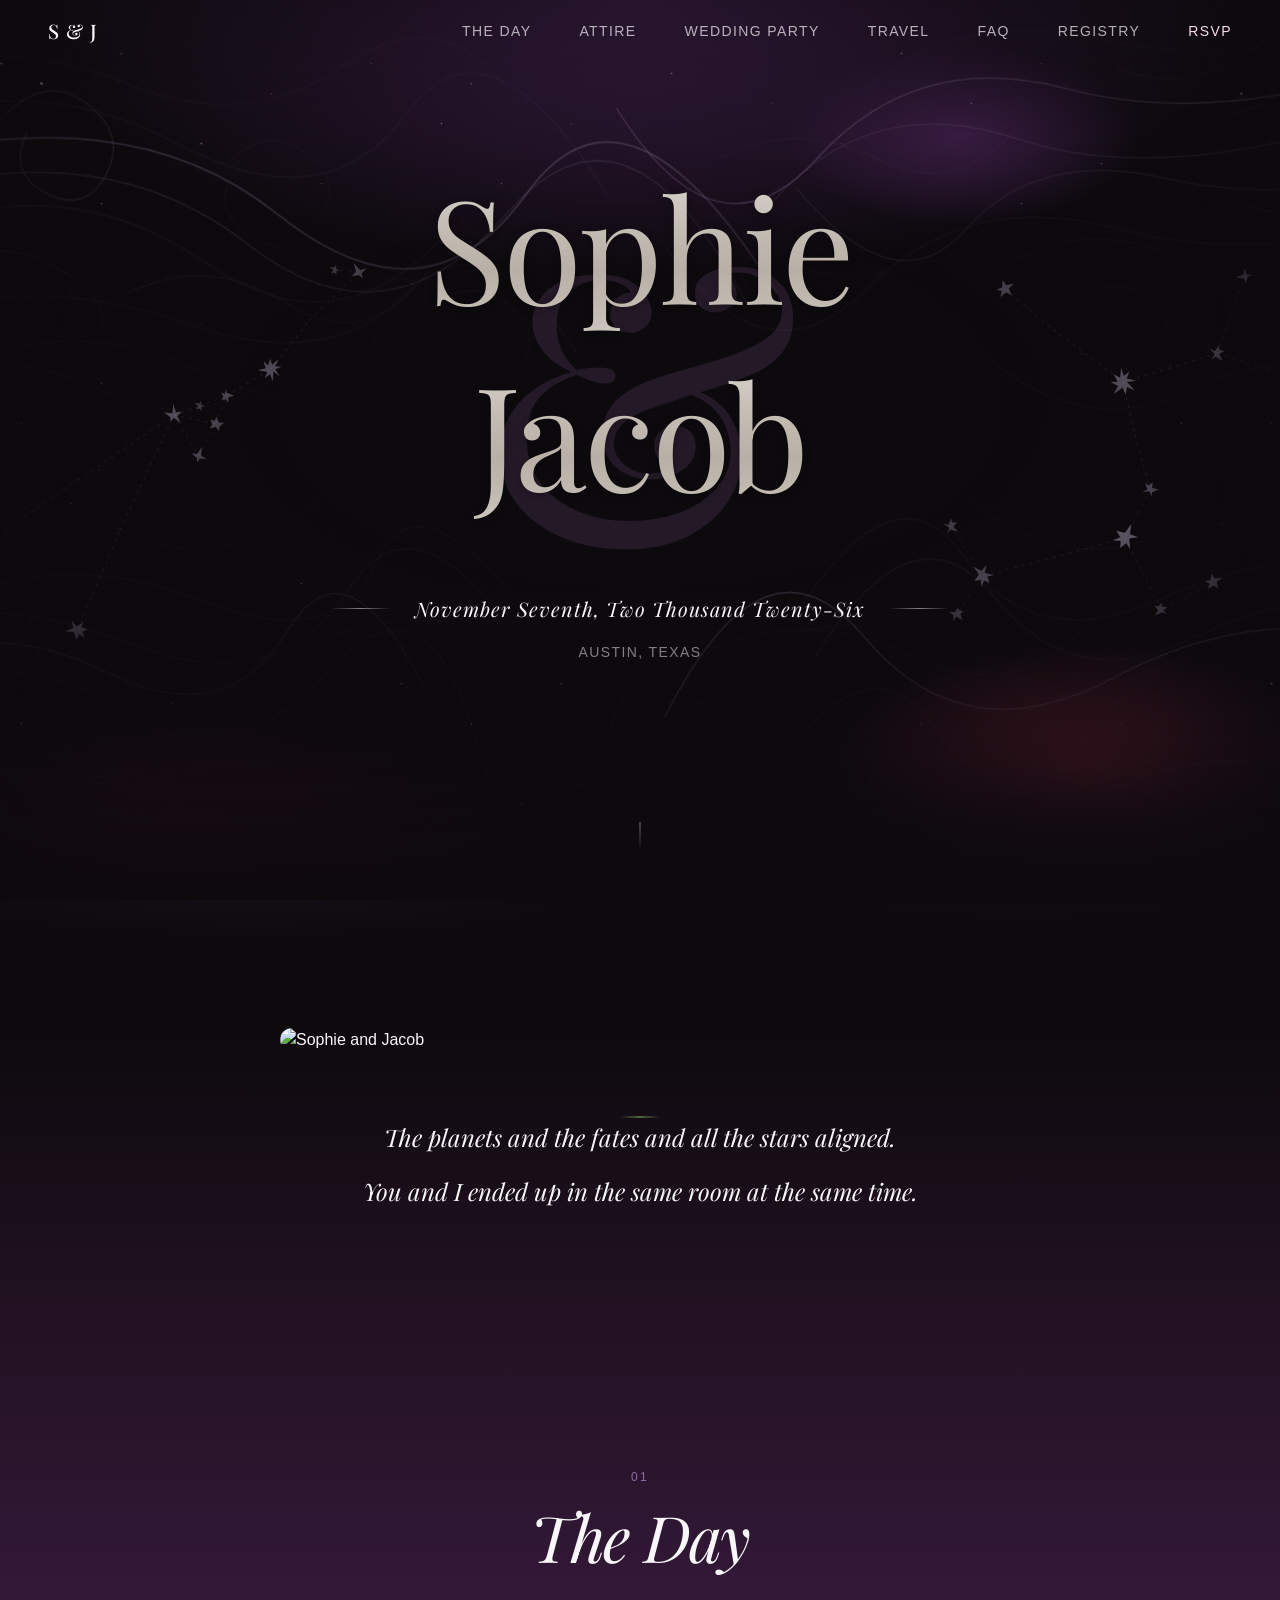
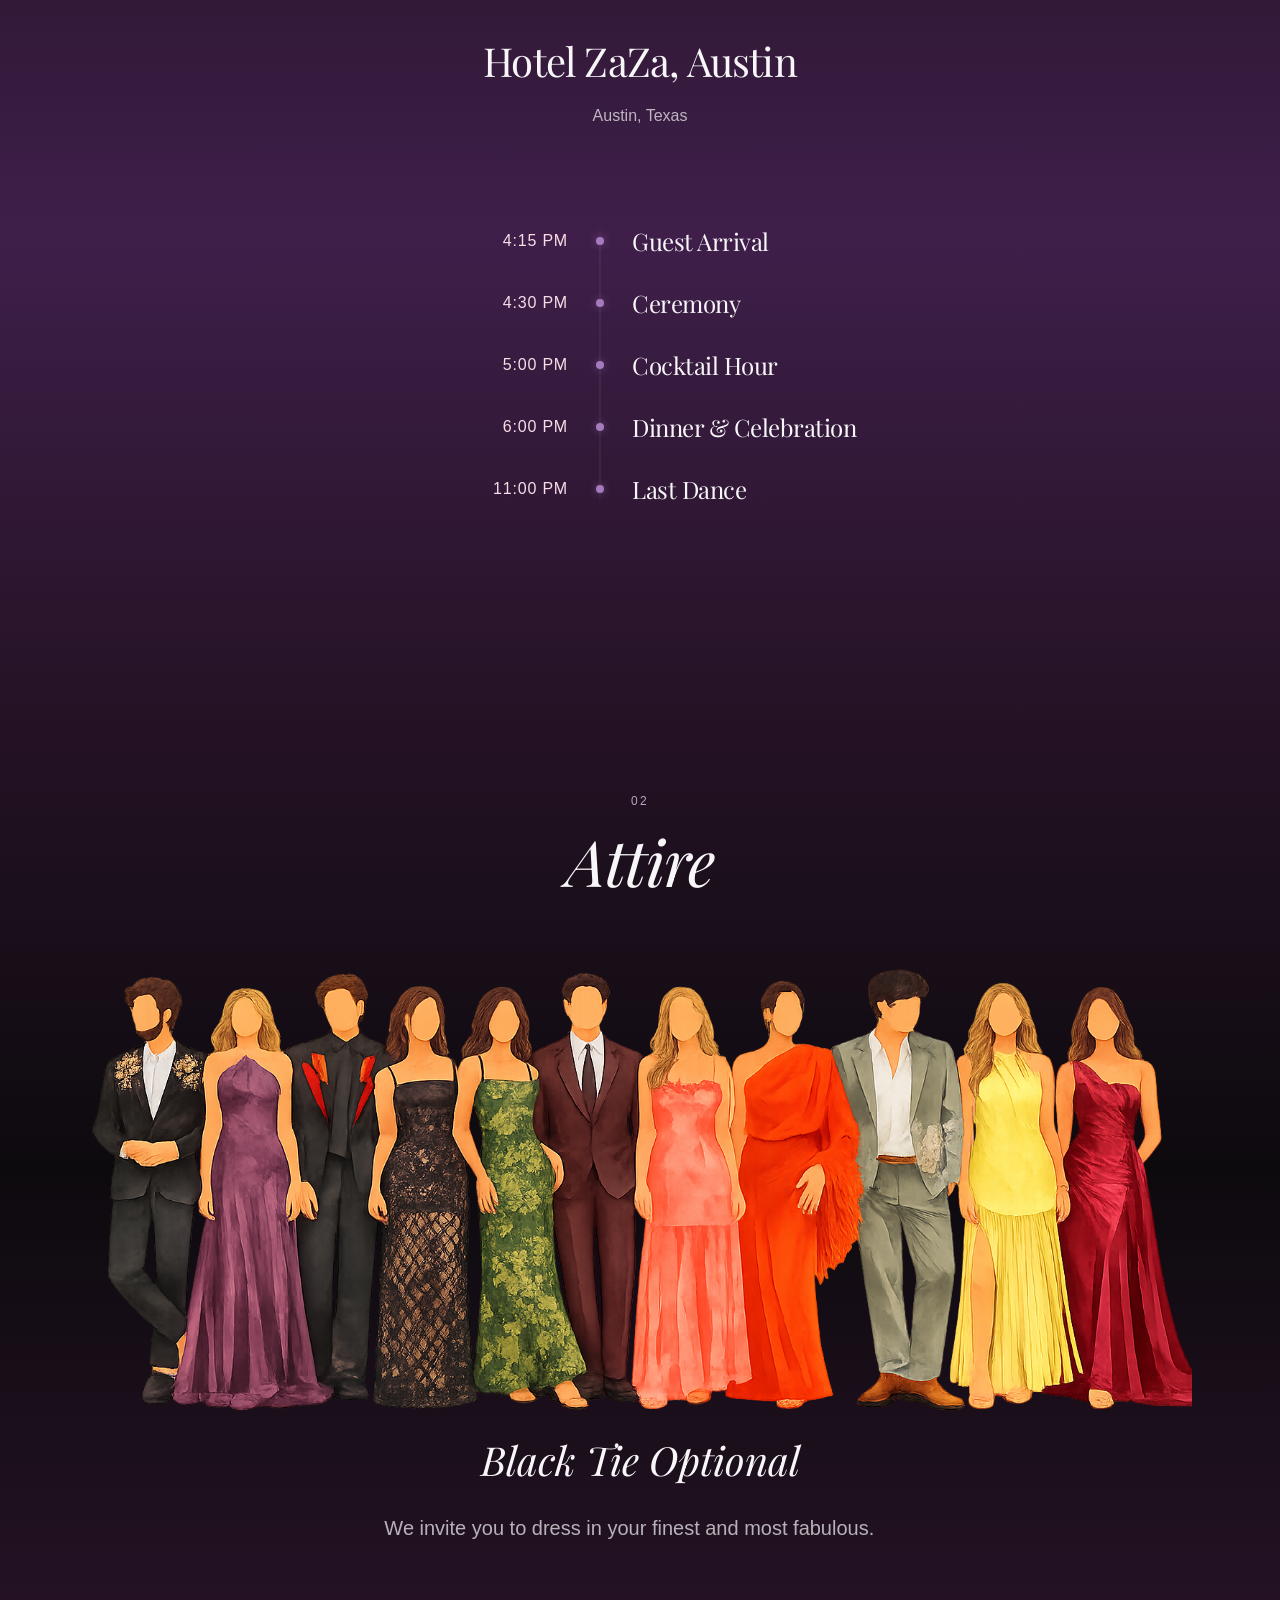
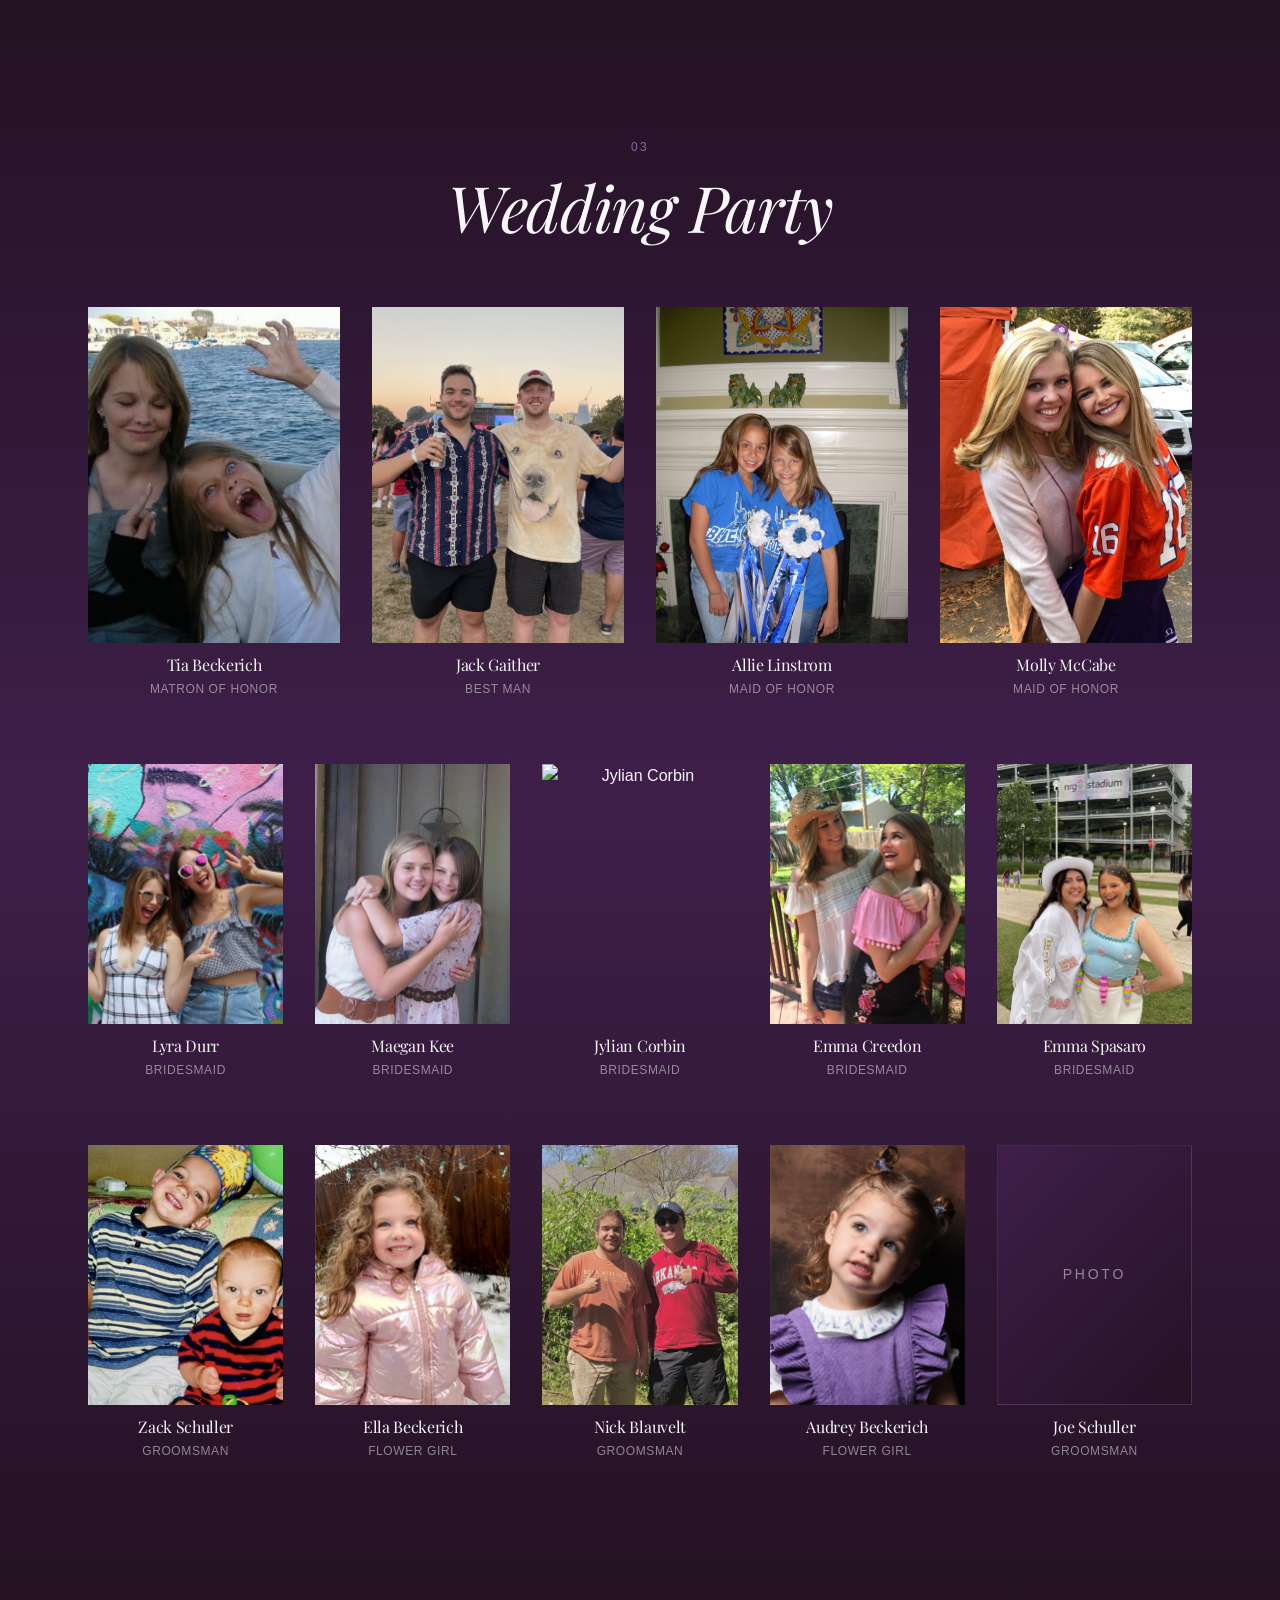
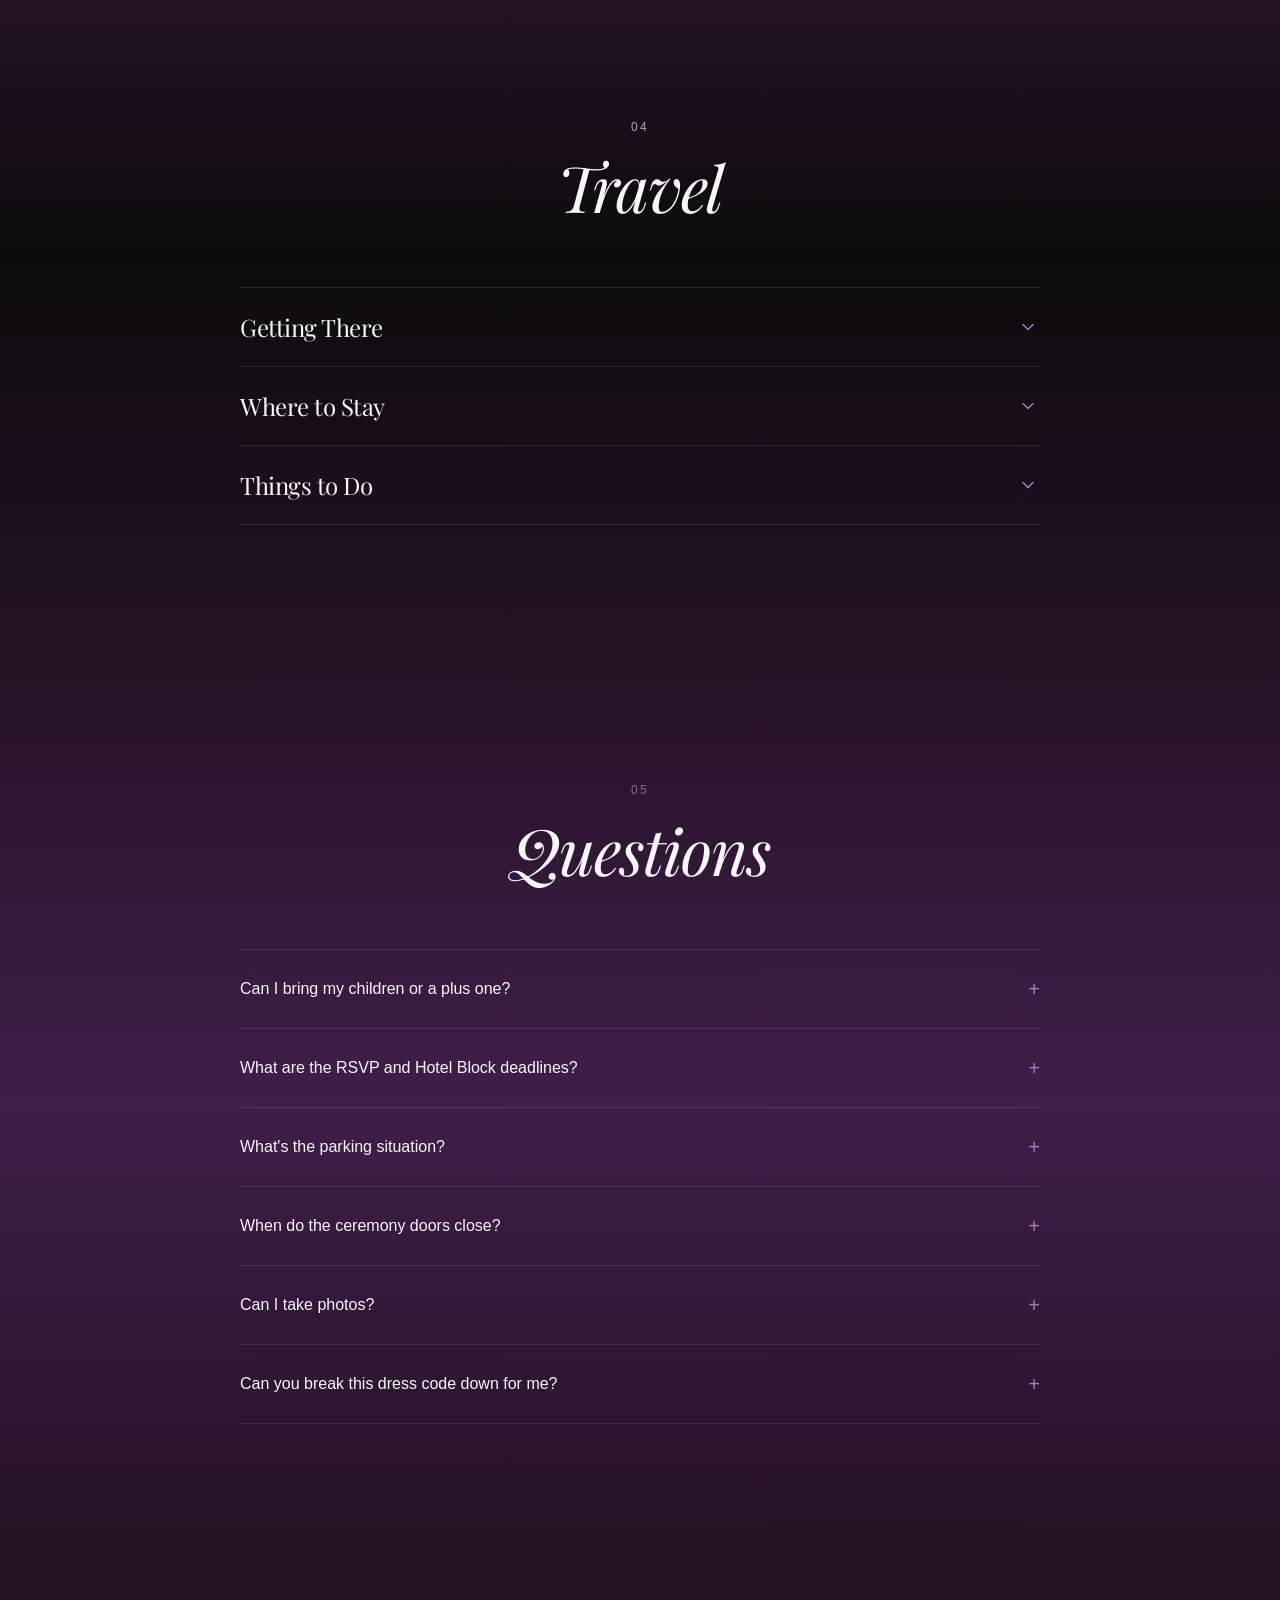
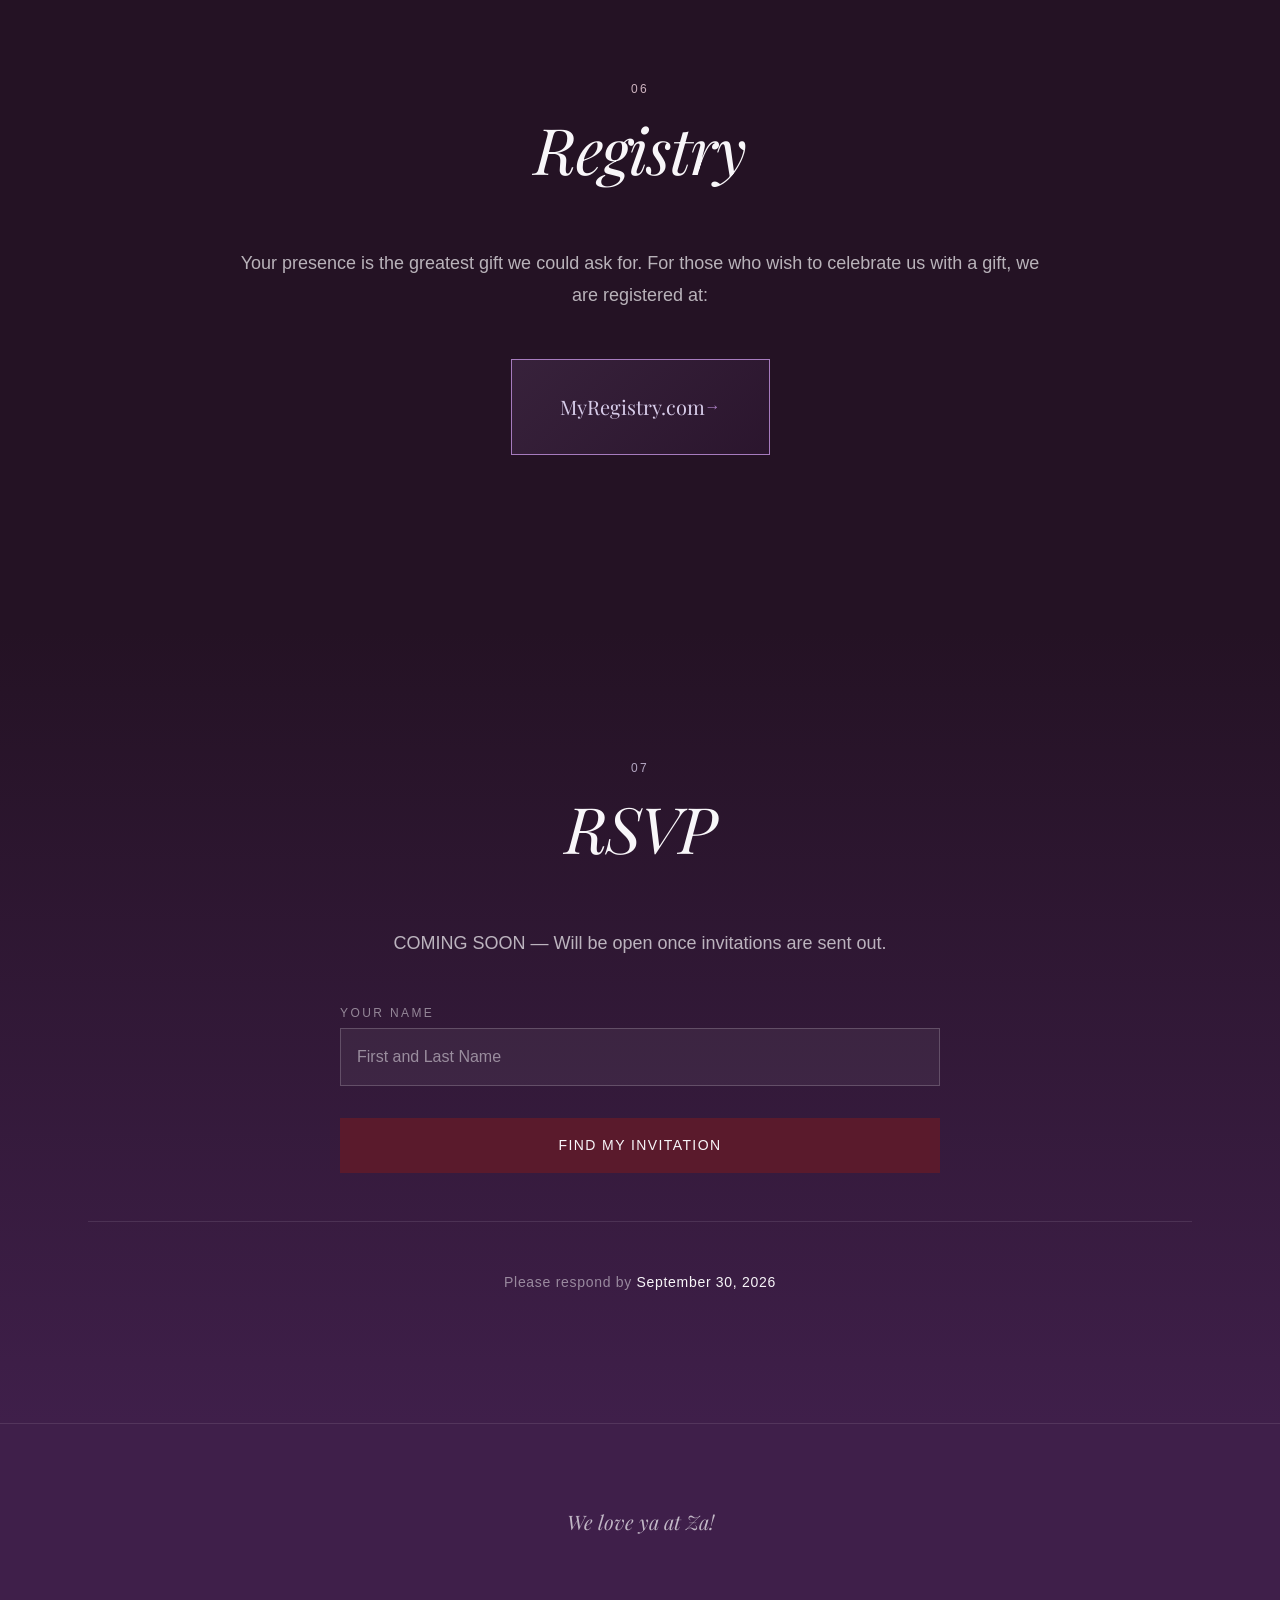
==== index.html @ cc890338 "Add wedding party photos and UI updates Co-Authored-By: Claude Sonnet 4.6 <noreply@anthropic.com>" ====
<!DOCTYPE html>
<html lang="en">
<head>
    <meta charset="UTF-8">
    <meta name="viewport" content="width=device-width, initial-scale=1.0">
    <title>Sophie & Jacob | November 2026</title>
    <meta name="description" content="The wedding celebration of Sophie and Jacob Schuller. November 7, 2026 in Austin, Texas.">
    
    <!-- Preconnect for performance -->
    <link rel="preconnect" href="https://fonts.googleapis.com">
    <link rel="preconnect" href="https://fonts.gstatic.com" crossorigin>
    
    <!-- Fonts: Playfair Display as Didot alternative, Cormorant Garamond for ampersand, plus system Helvetica -->
    <link href="https://fonts.googleapis.com/css2?family=Cormorant+Garamond:ital,wght@0,400;0,500;1,400;1,500&family=Playfair+Display:ital,wght@0,400;0,500;0,600;1,400;1,500&display=swap" rel="stylesheet">
    
    <!-- Stylesheets -->
    <link rel="stylesheet" href="css/variables.css">
    <link rel="stylesheet" href="css/reset.css">
    <link rel="stylesheet" href="css/typography.css">
    <link rel="stylesheet" href="css/layout.css">
    <link rel="stylesheet" href="css/components.css">
    <link rel="stylesheet" href="css/animations.css">
    <link rel="stylesheet" href="css/celestial.css">
    <link rel="stylesheet" href="css/sections.css">
    
    <!-- Favicon placeholder -->
    <link rel="icon" type="image/svg+xml" href="data:image/svg+xml,<svg xmlns='http://www.w3.org/2000/svg' viewBox='0 0 100 100'><text y='.9em' font-size='90'>💍</text></svg>">
</head>
<body>
    <!-- 
    ============================================
    NAVIGATION
    Fixed navigation - always visible at top
    ============================================
    -->
    <nav class="nav" role="navigation" aria-label="Main navigation">
        <div class="nav__inner">
            <a href="#hero" class="nav__logo">S & J</a>
            <button class="nav__toggle" aria-label="Toggle menu" aria-expanded="false">
                <span class="nav__toggle-bar"></span>
                <span class="nav__toggle-bar"></span>
            </button>
            <ul class="nav__menu">
                <li><a href="#details" class="nav__link">The Day</a></li>
                <li><a href="#dresscode" class="nav__link">Attire</a></li>
                <li><a href="#party" class="nav__link">Wedding Party</a></li>
                <li><a href="#travel" class="nav__link">Travel</a></li>
                <li><a href="#faq" class="nav__link">FAQ</a></li>
                <li><a href="#registry" class="nav__link">Registry</a></li>
                <li><a href="#rsvp" class="nav__link nav__link--cta">RSVP</a></li>
            </ul>
        </div>
    </nav>

    <!-- 
    ============================================
    HERO SECTION
    Full-viewport cinematic opening with
    enhanced celestial SVG texture, constellations,
    and metallic name treatment
    ============================================
    -->
    <section id="hero" class="hero">
        <div class="hero__background">
            <!-- Base atmospheric gradient - purples and cabernet only -->
            <div class="hero__gradient"></div>
            
            <!-- 
            ============================================
            CELESTIAL SVG TEXTURE - ENHANCED
            - More swirling lines and curves
            - Increased star density
            - Abstracted Sagittarius & Taurus constellations
            - No green - cabernet accents instead
            ============================================
            -->
            <svg 
                class="hero__celestial" 
                viewBox="0 0 1440 900" 
                preserveAspectRatio="xMidYMid slice"
                xmlns="http://www.w3.org/2000/svg"
                aria-hidden="true"
            >
                <defs>
                    <!-- Gradient strokes - purples and cabernet only -->
                    <linearGradient id="celestial-stroke-1" x1="0%" y1="0%" x2="100%" y2="100%">
                        <stop offset="0%" stop-color="#A67BBE" stop-opacity="0.4"/>
                        <stop offset="50%" stop-color="#D6CBE8" stop-opacity="0.25"/>
                        <stop offset="100%" stop-color="#A67BBE" stop-opacity="0.15"/>
                    </linearGradient>
                    
                    <linearGradient id="celestial-stroke-2" x1="100%" y1="0%" x2="0%" y2="100%">
                        <stop offset="0%" stop-color="#F9DCE7" stop-opacity="0.2"/>
                        <stop offset="100%" stop-color="#A67BBE" stop-opacity="0.35"/>
                    </linearGradient>
                    
                    <!-- Cabernet accent stroke (replaces green) -->
                    <linearGradient id="celestial-stroke-cabernet" x1="0%" y1="100%" x2="100%" y2="0%">
                        <stop offset="0%" stop-color="#4B0F1C" stop-opacity="0.2"/>
                        <stop offset="50%" stop-color="#5A1A2C" stop-opacity="0.15"/>
                        <stop offset="100%" stop-color="#6B1F2B" stop-opacity="0.1"/>
                    </linearGradient>
                    
                    <!-- Constellation line style -->
                    <linearGradient id="constellation-stroke" x1="0%" y1="0%" x2="100%" y2="100%">
                        <stop offset="0%" stop-color="#D6CBE8" stop-opacity="0.15"/>
                        <stop offset="100%" stop-color="#A67BBE" stop-opacity="0.08"/>
                    </linearGradient>
                    
                    <!-- Smokey Quartz metallic gradient for names -->
                    <linearGradient id="smokey-quartz-metallic" x1="0%" y1="0%" x2="0%" y2="100%">
                        <stop offset="0%" stop-color="#E8E4E0" stop-opacity="1"/>
                        <stop offset="25%" stop-color="#D4CFC8" stop-opacity="1"/>
                        <stop offset="50%" stop-color="#C4BDB4" stop-opacity="1"/>
                        <stop offset="75%" stop-color="#B8B0A6" stop-opacity="1"/>
                        <stop offset="100%" stop-color="#A89F94" stop-opacity="1"/>
                    </linearGradient>
                    
                    <!-- 
                    Constellation star shapes — traced from wedding stationery SVGs
                    Each shape is centered at (0,0) with ~10px radius, 
                    scaled via transform when placed
                    -->
                    
                    <!-- SAGITTARIUS star shapes -->
                    <!-- Sag A: 10-point irregular star (medium-large) -->
                    <polygon id="sag-star-a" points="-3.0,2.2 -8.9,-2.2 -1.5,-1.5 -0.7,-10.0 1.7,-2.5 7.0,-3.0 3.0,1.2 6.0,7.0 -0.1,2.7 -3.4,6.0" />
                    <!-- Sag B: 12-point star (large) -->
                    <polygon id="sag-star-b" points="-3.0,1.7 -10.0,1.0 -3.8,-1.6 -4.7,-7.4 -1.1,-2.6 4.7,-6.4 2.4,-2.3 7.2,-0.4 3.2,1.4 5.3,6.3 1.1,3.0 -1.3,7.3" />
                    <!-- Sag C/D: 10-point small star -->
                    <polygon id="sag-star-c" points="-2.7,0.1 -9.3,-5.0 -0.5,-4.3 2.1,-9.0 1.6,-2.5 10.0,1.1 3.1,0.6 1.9,8.9 -0.2,4.7 -6.1,5.4" />
                    <!-- Sag E: 10-point star -->
                    <polygon id="sag-star-e" points="-4.8,0.6 -6.9,-5.6 -1.9,-4.2 0.5,-9.1 3.5,-2.0 10.0,-1.5 3.8,3.8 4.2,9.0 -0.5,3.5 -7.8,5.5" />
                    <!-- Sag F: 10-point star -->
                    <polygon id="sag-star-f" points="-3.0,1.0 -6.6,-4.3 -1.5,-2.8 -0.1,-8.6 0.9,-4.4 10.0,-0.2 3.1,1.5 2.7,8.7 0.2,4.4 -5.7,4.6" />
                    <!-- Sag G/J: 16-point multi-ray star (large) -->
                    <polygon id="sag-star-g" points="-2.8,2.4 -10.0,0.9 -4.1,-0.6 -5.7,-6.0 -2.3,-2.6 -0.5,-7.9 0.8,-3.3 5.8,-7.3 3.2,-2.2 8.1,-1.8 3.3,0.2 6.5,5.6 1.9,1.9 1.3,9.4 -0.6,4.1 -4.9,7.0" />
                    <!-- Sag H: 8-point multi-ray (medium) -->
                    <polygon id="sag-star-h" points="-2.3,2.2 -8.0,-2.8 -1.9,-2.4 3.1,-10.0 2.4,-0.5 8.1,3.2 0.7,2.7 -2.1,7.6" />
                    <!-- Sag I: 8-point multi-ray (medium) -->
                    <polygon id="sag-star-i" points="0.1,3.5 -8.3,4.5 -3.4,-0.2 -5.9,-10.0 1.4,-2.3 8.7,-4.3 2.8,1.4 4.7,7.4" />
                    
                    <!-- TAURUS star shapes -->
                    <!-- Tau A: 12-point star (Aldebaran, extra-large) -->
                    <polygon id="tau-star-a" points="0.0,-3.7 4.4,-10.0 3.6,-2.7 9.5,-0.5 3.1,0.3 3.6,7.9 0.9,3.5 -3.4,7.1 -3.1,2.2 -8.8,1.6 -3.4,-0.6 -6.2,-5.1" />
                    <!-- Tau B: 10-point star -->
                    <polygon id="tau-star-b" points="1.7,-3.5 9.5,-2.1 3.7,1.1 7.6,7.4 3.1,4.6 -8.5,8.9 -4.0,1.4 -10.0,-5.1 -4.0,-3.6 0.9,-9.0" />
                    <!-- Tau C: 10-point star (horn tip) -->
                    <polygon id="tau-star-c" points="1.2,4.0 -5.1,8.8 -3.6,2.1 -9.5,0.8 -3.2,-1.9 -2.7,-9.8 1.6,-4.3 10.0,-6.1 4.2,-0.5 7.2,6.9" />
                    <!-- Tau D: 10-point star -->
                    <polygon id="tau-star-d" points="0.7,3.9 -5.7,7.7 -3.6,1.6 -9.0,-0.2 -2.8,-2.1 -1.5,-9.4 2.0,-3.9 10.0,-4.7 4.0,-0.1 6.0,7.2" />
                    <!-- Tau E: 10-point star -->
                    <polygon id="tau-star-e" points="2.8,0.5 8.5,7.2 -0.4,4.5 -4.2,8.7 -2.2,2.2 -10.0,-3.4 -3.1,-1.3 0.0,-9.6 1.2,-4.7 7.4,-4.2" />
                    <!-- Tau F: 10-point star -->
                    <polygon id="tau-star-f" points="2.3,-1.2 10.0,0.5 2.2,3.5 1.8,8.6 -0.4,2.8 -9.0,3.1 -2.9,0.8 -5.2,-6.9 -1.7,-4.0 3.0,-7.1" />
                    <!-- Tau G: 10-point star -->
                    <polygon id="tau-star-g" points="2.8,1.3 6.9,9.8 -1.7,4.6 -6.8,8.0 -2.9,1.7 -9.5,-6.3 -2.9,-2.2 2.7,-10.0 2.6,-4.6 8.9,-2.3" />
                    <!-- Tau H: 12-point star (large) -->
                    <polygon id="tau-star-h" points="-3.8,-1.5 -8.6,-8.4 -1.4,-4.7 3.1,-10.0 1.5,-3.0 9.6,-0.6 3.9,0.5 6.0,6.3 1.1,4.0 -1.7,9.7 -1.9,3.3 -7.7,4.5" />
                    <!-- Tau I: 10-point star -->
                    <polygon id="tau-star-i" points="4.2,-0.4 6.4,7.5 -1.0,3.0 -4.3,8.6 -4.6,1.4 -10.0,-1.9 -2.4,-2.4 0.9,-7.8 2.6,-4.5 8.3,-3.4" />
                    <!-- Tau J: 16-point multi-ray star (Elnath, extra-large) -->
                    <polygon id="tau-star-j" points="-0.2,4.0 -6.7,8.6 -3.5,2.8 -8.9,-0.0 -3.8,-0.1 -6.6,-5.5 -2.0,-3.1 -1.4,-10.0 0.6,-4.2 4.7,-7.7 2.6,-2.5 9.2,-0.9 2.9,-0.0 8.4,6.0 2.8,3.5 1.9,9.1" />
                    <!-- Tau K: 8-point multi-ray -->
                    <polygon id="tau-star-k" points="1.1,-2.9 8.2,-0.7 2.7,1.3 1.3,10.0 -1.9,1.4 -8.4,0.4 -1.7,-2.0 -1.2,-7.5" />
                    <!-- Tau L: 8-point multi-ray -->
                    <polygon id="tau-star-l" points="2.9,1.0 1.0,8.2 -1.2,2.7 -10.0,1.6 -1.4,-1.8 -0.7,-8.4 2.0,-1.8 7.5,-1.4" />
                    <!-- Tau M: 8-point multi-ray (small) -->
                    <polygon id="tau-star-m" points="-1.5,2.6 -8.1,-0.6 -2.4,-1.7 0.3,-10.0 2.1,-1.1 8.3,0.9 1.4,2.3 0.0,7.5" />
                </defs>
                
                <!-- 
                GROUP 1: Upper left flowing curves - VERY DENSE
                -->
                <g class="celestial-group celestial-group--1" fill="none">
                    <path d="M-50,150 Q200,80 350,200 T600,180 T850,280" stroke="url(#celestial-stroke-1)" stroke-width="1.5" stroke-linecap="round"/>
                    <path d="M-30,180 Q180,120 320,230 T580,200 T820,290" stroke="url(#celestial-stroke-1)" stroke-width="0.75" stroke-linecap="round"/>
                    <path d="M0,210 Q150,160 280,250 T520,220" stroke="url(#celestial-stroke-1)" stroke-width="0.5" stroke-linecap="round" opacity="0.6"/>
                    <path d="M-60,120 Q100,50 250,130 T480,100 T680,180" stroke="url(#celestial-stroke-2)" stroke-width="0.6" stroke-linecap="round" opacity="0.5"/>
                    <path d="M80,100 Q120,60 160,90 Q200,120 180,160 Q160,200 120,180 Q80,160 100,120" stroke="url(#celestial-stroke-2)" stroke-width="0.75" stroke-linecap="round"/>
                    <path d="M20,250 Q80,220 140,260 Q200,300 160,340" stroke="url(#celestial-stroke-1)" stroke-width="0.5" stroke-linecap="round" opacity="0.4"/>
                    <path d="M-40,90 Q60,40 150,80 T300,60" stroke="url(#celestial-stroke-cabernet)" stroke-width="0.8" stroke-linecap="round" opacity="0.6"/>
                    <path d="M200,280 Q280,240 360,290 T500,260" stroke="url(#celestial-stroke-1)" stroke-width="0.4" stroke-linecap="round" opacity="0.5"/>
                    <!-- Additional dense lines -->
                    <path d="M-80,60 Q80,20 200,70 T420,50 T600,100" stroke="url(#celestial-stroke-1)" stroke-width="0.6" stroke-linecap="round" opacity="0.4"/>
                    <path d="M-20,300 Q120,260 260,310 T480,280 T650,340" stroke="url(#celestial-stroke-2)" stroke-width="0.5" stroke-linecap="round" opacity="0.35"/>
                    <path d="M50,350 Q150,300 280,360 T450,320" stroke="url(#celestial-stroke-1)" stroke-width="0.4" stroke-linecap="round" opacity="0.3"/>
                    <path d="M-70,240 Q50,200 150,250 T350,210" stroke="url(#celestial-stroke-cabernet)" stroke-width="0.5" stroke-linecap="round" opacity="0.4"/>
                    <path d="M120,30 Q200,0 300,40 T500,20" stroke="url(#celestial-stroke-2)" stroke-width="0.4" stroke-linecap="round" opacity="0.3"/>
                    <!-- Spiral accents -->
                    <path d="M300,150 Q340,110 380,140 Q420,170 390,210 Q360,250 320,220 Q280,190 310,160" stroke="url(#celestial-stroke-1)" stroke-width="0.5" stroke-linecap="round" opacity="0.35"/>
                    <path d="M500,300 Q540,260 580,290 Q620,320 590,360" stroke="url(#celestial-stroke-2)" stroke-width="0.4" stroke-linecap="round" opacity="0.3"/>
                </g>
                
                <!-- 
                GROUP 2: Upper right sweeping curves - MORE LINES
                -->
                <g class="celestial-group celestial-group--2" fill="none">
                    <path d="M1500,50 Q1300,120 1150,80 T900,150 T700,100" stroke="url(#celestial-stroke-2)" stroke-width="1.2" stroke-linecap="round"/>
                    <path d="M1480,100 Q1250,180 1100,130 T850,200" stroke="url(#celestial-stroke-2)" stroke-width="0.6" stroke-linecap="round"/>
                    <path d="M1350,30 Q1280,90 1200,60" stroke="url(#celestial-stroke-1)" stroke-width="0.5" stroke-linecap="round" opacity="0.5"/>
                    <path d="M1520,150 Q1380,200 1250,170 T1050,220 T880,180" stroke="url(#celestial-stroke-1)" stroke-width="0.8" stroke-linecap="round" opacity="0.6"/>
                    <path d="M1400,80 Q1320,140 1220,100 T1050,160" stroke="url(#celestial-stroke-cabernet)" stroke-width="0.5" stroke-linecap="round" opacity="0.5"/>
                    <path d="M1300,120 Q1340,80 1380,110 Q1420,140 1390,180 Q1360,220 1320,190" stroke="url(#celestial-stroke-2)" stroke-width="0.6" stroke-linecap="round" opacity="0.4"/>
                    <!-- Additional dense lines -->
                    <path d="M1500,200 Q1350,260 1200,220 T950,280 T750,240" stroke="url(#celestial-stroke-1)" stroke-width="0.5" stroke-linecap="round" opacity="0.4"/>
                    <path d="M1450,20 Q1320,60 1180,30 T950,80" stroke="url(#celestial-stroke-2)" stroke-width="0.5" stroke-linecap="round" opacity="0.35"/>
                    <path d="M1520,280 Q1400,320 1280,290 T1080,340 T920,300" stroke="url(#celestial-stroke-cabernet)" stroke-width="0.4" stroke-linecap="round" opacity="0.35"/>
                    <path d="M1100,250 Q1180,210 1260,250 T1400,220" stroke="url(#celestial-stroke-1)" stroke-width="0.4" stroke-linecap="round" opacity="0.3"/>
                    <path d="M800,150 Q880,110 960,150 T1100,120" stroke="url(#celestial-stroke-2)" stroke-width="0.5" stroke-linecap="round" opacity="0.35"/>
                    <!-- Spiral accent -->
                    <path d="M1150,300 Q1190,260 1230,290 Q1270,320 1240,360 Q1210,400 1170,370" stroke="url(#celestial-stroke-1)" stroke-width="0.4" stroke-linecap="round" opacity="0.3"/>
                </g>
                
                <!-- 
                GROUP 3: Lower left organic swirls - CABERNET TONES + MORE
                -->
                <g class="celestial-group celestial-group--3" fill="none">
                    <path d="M-80,700 Q100,650 200,720 T400,680 T550,750 T700,700" stroke="url(#celestial-stroke-cabernet)" stroke-width="1.2" stroke-linecap="round"/>
                    <path d="M-40,750 Q80,700 180,760 T380,720 T520,780" stroke="url(#celestial-stroke-cabernet)" stroke-width="0.6" stroke-linecap="round"/>
                    <path d="M150,800 Q200,760 240,800 Q280,840 240,870 Q200,900 170,860" stroke="url(#celestial-stroke-2)" stroke-width="0.5" stroke-linecap="round" opacity="0.4"/>
                    <path d="M-60,680 Q60,620 180,680 T360,640 T500,700" stroke="url(#celestial-stroke-1)" stroke-width="0.8" stroke-linecap="round" opacity="0.5"/>
                    <path d="M80,850 Q160,810 240,850 T400,820" stroke="url(#celestial-stroke-cabernet)" stroke-width="0.4" stroke-linecap="round" opacity="0.5"/>
                    <!-- Additional dense lines -->
                    <path d="M-100,650 Q50,590 200,650 T420,600 T600,660" stroke="url(#celestial-stroke-1)" stroke-width="0.5" stroke-linecap="round" opacity="0.4"/>
                    <path d="M-60,820 Q100,770 250,830 T480,790 T650,850" stroke="url(#celestial-stroke-cabernet)" stroke-width="0.5" stroke-linecap="round" opacity="0.4"/>
                    <path d="M50,600 Q150,560 280,610 T450,570 T600,620" stroke="url(#celestial-stroke-2)" stroke-width="0.4" stroke-linecap="round" opacity="0.35"/>
                    <path d="M200,870 Q300,830 400,870 T580,840" stroke="url(#celestial-stroke-1)" stroke-width="0.4" stroke-linecap="round" opacity="0.3"/>
                    <path d="M-80,580 Q40,530 160,580 T340,540" stroke="url(#celestial-stroke-cabernet)" stroke-width="0.5" stroke-linecap="round" opacity="0.35"/>
                    <!-- Spiral -->
                    <path d="M450,750 Q490,710 530,740 Q570,770 540,810 Q510,850 470,820" stroke="url(#celestial-stroke-2)" stroke-width="0.4" stroke-linecap="round" opacity="0.3"/>
                </g>
                
                <!-- 
                GROUP 4: Lower right flowing forms - MORE CURVES
                -->
                <g class="celestial-group celestial-group--4" fill="none">
                    <path d="M1500,650 Q1350,600 1200,680 T950,640 T750,720" stroke="url(#celestial-stroke-1)" stroke-width="1" stroke-linecap="round"/>
                    <path d="M1480,700 Q1300,660 1150,730 T900,690" stroke="url(#celestial-stroke-cabernet)" stroke-width="0.5" stroke-linecap="round"/>
                    <path d="M1400,780 Q1300,740 1180,800" stroke="url(#celestial-stroke-2)" stroke-width="0.75" stroke-linecap="round" opacity="0.5"/>
                    <path d="M1520,620 Q1400,580 1280,640 T1080,600 T900,660" stroke="url(#celestial-stroke-1)" stroke-width="0.6" stroke-linecap="round" opacity="0.5"/>
                    <path d="M1350,820 Q1250,780 1150,840 T980,800" stroke="url(#celestial-stroke-cabernet)" stroke-width="0.5" stroke-linecap="round" opacity="0.4"/>
                    <!-- Additional dense lines -->
                    <path d="M1500,580 Q1380,540 1250,600 T1050,560 T880,620" stroke="url(#celestial-stroke-2)" stroke-width="0.5" stroke-linecap="round" opacity="0.4"/>
                    <path d="M1480,750 Q1350,710 1220,770 T1020,730 T850,790" stroke="url(#celestial-stroke-1)" stroke-width="0.5" stroke-linecap="round" opacity="0.4"/>
                    <path d="M1520,850 Q1400,810 1280,870 T1080,830" stroke="url(#celestial-stroke-cabernet)" stroke-width="0.4" stroke-linecap="round" opacity="0.35"/>
                    <path d="M800,650 Q900,610 1000,660 T1180,620" stroke="url(#celestial-stroke-2)" stroke-width="0.4" stroke-linecap="round" opacity="0.35"/>
                    <path d="M950,850 Q1050,810 1150,860 T1320,820" stroke="url(#celestial-stroke-1)" stroke-width="0.4" stroke-linecap="round" opacity="0.3"/>
                    <!-- Spiral -->
                    <path d="M1000,700 Q1040,660 1080,690 Q1120,720 1090,760 Q1060,800 1020,770" stroke="url(#celestial-stroke-cabernet)" stroke-width="0.4" stroke-linecap="round" opacity="0.3"/>
                </g>
                
                <!-- 
                GROUP 5: Quiet zone framing - SUBTLE
                Lines curve AROUND the center, not through it
                Creates breathing room for typography
                Adjusted to harmonize with constellation placements
                -->
                <g class="celestial-group celestial-group--5" fill="none" opacity="0.22">
                    <!-- Upper frame - curves away from center -->
                    <path d="M400,260 Q480,290 540,275 Q560,268 560,268" stroke="url(#celestial-stroke-1)" stroke-width="0.4" stroke-linecap="round"/>
                    <path d="M880,268 Q940,285 1010,260" stroke="url(#celestial-stroke-1)" stroke-width="0.4" stroke-linecap="round"/>
                    <!-- Lower frame - curves away from center -->
                    <path d="M400,640 Q480,610 540,625 Q560,632 560,632" stroke="url(#celestial-stroke-1)" stroke-width="0.4" stroke-linecap="round"/>
                    <path d="M880,632 Q940,615 1010,640" stroke="url(#celestial-stroke-1)" stroke-width="0.4" stroke-linecap="round"/>
                    <!-- Side curves - guide eye to names, bridge to constellations -->
                    <path d="M420,360 Q390,410 395,460 Q400,510 420,560" stroke="url(#celestial-stroke-2)" stroke-width="0.3" stroke-linecap="round" opacity="0.45"/>
                    <path d="M1020,360 Q1050,410 1045,460 Q1040,510 1020,560" stroke="url(#celestial-stroke-2)" stroke-width="0.3" stroke-linecap="round" opacity="0.45"/>
                </g>
                
                <!-- 
                GROUP 6: Mid-left region - SWIRLING / ROTATIONAL lines
                Partial spirals and arcs that flow around and complement
                the Sagittarius constellation placement
                -->
                <g class="celestial-group celestial-group--6" fill="none" opacity="0.25">
                    <!-- Wave base layer — below and around Sag -->
                    <path d="M-50,380 Q80,340 180,390 T380,360" stroke="url(#celestial-stroke-1)" stroke-width="0.5" stroke-linecap="round"/>
                    <path d="M-30,520 Q100,480 200,530 T400,500" stroke="url(#celestial-stroke-2)" stroke-width="0.4" stroke-linecap="round"/>
                    <!-- Swirling arcs that cradle the constellation -->
                    <path d="M60,330 Q100,300 120,350 Q140,400 100,430 Q60,460 50,410 Q40,360 70,340" stroke="url(#celestial-stroke-1)" stroke-width="0.5" stroke-linecap="round" opacity="0.45"/>
                    <path d="M140,490 Q190,450 210,500 Q230,550 190,575" stroke="url(#celestial-stroke-2)" stroke-width="0.4" stroke-linecap="round" opacity="0.35"/>
                    <!-- Arc that flows beneath -->
                    <path d="M-40,580 Q50,550 110,590 Q170,630 130,680" stroke="url(#celestial-stroke-cabernet)" stroke-width="0.4" stroke-linecap="round" opacity="0.35"/>
                    <!-- Partial spiral near edge -->
                    <path d="M30,440 Q70,410 90,450 Q110,490 70,520" stroke="url(#celestial-stroke-1)" stroke-width="0.35" stroke-linecap="round" opacity="0.3"/>
                    <!-- Small arc fragments -->
                    <path d="M170,360 Q210,340 240,370" stroke="url(#celestial-stroke-2)" stroke-width="0.3" stroke-linecap="round" opacity="0.3"/>
                    <path d="M50,540 Q90,515 140,540" stroke="url(#celestial-stroke-1)" stroke-width="0.3" stroke-linecap="round" opacity="0.28"/>
                </g>
                
                <!-- 
                GROUP 7: Mid-right region - SWIRLING / ROTATIONAL lines
                Mirror of Group 6's language, flowing around
                the Taurus constellation placement
                -->
                <g class="celestial-group celestial-group--7" fill="none" opacity="0.25">
                    <!-- Wave base layer — below and around Taurus -->
                    <path d="M1500,380 Q1370,340 1270,390 T1070,360" stroke="url(#celestial-stroke-1)" stroke-width="0.5" stroke-linecap="round"/>
                    <path d="M1480,520 Q1350,480 1250,530 T1050,500" stroke="url(#celestial-stroke-2)" stroke-width="0.4" stroke-linecap="round"/>
                    <!-- Swirling arcs that cradle the constellation -->
                    <path d="M1380,330 Q1340,300 1320,350 Q1300,400 1340,430 Q1380,460 1390,410 Q1400,360 1370,340" stroke="url(#celestial-stroke-1)" stroke-width="0.5" stroke-linecap="round" opacity="0.45"/>
                    <path d="M1300,490 Q1250,450 1230,500 Q1210,550 1250,575" stroke="url(#celestial-stroke-2)" stroke-width="0.4" stroke-linecap="round" opacity="0.35"/>
                    <!-- Arc that flows beneath -->
                    <path d="M1480,580 Q1390,550 1330,590 Q1270,630 1310,680" stroke="url(#celestial-stroke-cabernet)" stroke-width="0.4" stroke-linecap="round" opacity="0.35"/>
                    <!-- Partial spiral near edge -->
                    <path d="M1410,440 Q1370,410 1350,450 Q1330,490 1370,520" stroke="url(#celestial-stroke-1)" stroke-width="0.35" stroke-linecap="round" opacity="0.3"/>
                    <!-- Small arc fragments -->
                    <path d="M1270,360 Q1230,340 1200,370" stroke="url(#celestial-stroke-2)" stroke-width="0.3" stroke-linecap="round" opacity="0.3"/>
                    <path d="M1390,540 Q1350,515 1300,540" stroke="url(#celestial-stroke-1)" stroke-width="0.3" stroke-linecap="round" opacity="0.28"/>
                </g>
                
                <!--
                SAGITTARIUS CONSTELLATION
                Traced from wedding stationery SVG (taurus_sag-01.svg)
                10 stars connected by subtle dotted lines
                Positioned on left side of hero
                -->
                <g class="celestial-constellation constellation-sagittarius" fill="none">
                    <!-- 
                    Connection lines — subtle dotted, fewer dots than stationery
                    to harmonize with celestial background
                    -->
                    <g stroke="#D6CBE8" stroke-dasharray="2,6" stroke-linecap="round" opacity="0.18">
                        <!-- G → A: lower-left large star up to central cluster -->
                        <line x1="71" y1="539" x2="158" y2="480" stroke-width="0.7"/>
                        <line x1="158" y1="480" x2="254" y2="415" stroke-width="0.7"/>
                        <!-- B → A: bottom star up to central cluster -->
                        <line x1="158" y1="630" x2="200" y2="530" stroke-width="0.7"/>
                        <line x1="200" y1="530" x2="254" y2="415" stroke-width="0.7"/>
                        <!-- A → H: central to nearby medium star -->
                        <line x1="254" y1="415" x2="279" y2="456" stroke-width="0.6"/>
                        <!-- A → C: central to small companion -->
                        <line x1="254" y1="415" x2="280" y2="406" stroke-width="0.6"/>
                        <!-- A → E: central to medium star -->
                        <line x1="254" y1="415" x2="296" y2="424" stroke-width="0.6"/>
                        <!-- C → F -->
                        <line x1="280" y1="406" x2="306" y2="396" stroke-width="0.5"/>
                        <!-- E → F -->
                        <line x1="296" y1="424" x2="306" y2="396" stroke-width="0.5"/>
                        <!-- H → E -->
                        <line x1="279" y1="456" x2="296" y2="424" stroke-width="0.5"/>
                        <!-- F → J: medium to large upper-right star -->
                        <line x1="306" y1="396" x2="351" y2="369" stroke-width="0.7"/>
                        <!-- J → I: large star to upper arrow region -->
                        <line x1="351" y1="369" x2="390" y2="320" stroke-width="0.7"/>
                        <line x1="390" y1="320" x2="439" y2="272" stroke-width="0.6"/>
                        <!-- I → D: upper pair -->
                        <line x1="439" y1="272" x2="415" y2="270" stroke-width="0.5"/>
                    </g>
                    
                    <!-- Stars — exact shapes from wedding stationery -->
                    <g fill="#D6CBE8">
                        <!-- Star G: large 16-point multi-ray (lower-left) -->
                        <use href="#sag-star-g" x="0" y="0" opacity="0.35" transform="translate(71,539) scale(1.3)"/>
                        <!-- Star B: large 12-point (bottom) -->
                        <use href="#sag-star-b" x="0" y="0" opacity="0.32" transform="translate(158,630) scale(1.3)"/>
                        <!-- Star A: medium-large 10-point (central) -->
                        <use href="#sag-star-a" x="0" y="0" opacity="0.40" transform="translate(254,415) scale(1.1)"/>
                        <!-- Star H: medium 8-point multi-ray -->
                        <use href="#sag-star-h" x="0" y="0" opacity="0.34" transform="translate(279,456) scale(0.9)"/>
                        <!-- Star C: small 10-point -->
                        <use href="#sag-star-c" x="0" y="0" opacity="0.28" transform="translate(280,406) scale(0.6)"/>
                        <!-- Star E: medium 10-point -->
                        <use href="#sag-star-e" x="0" y="0" opacity="0.34" transform="translate(296,424) scale(0.8)"/>
                        <!-- Star F: medium 10-point -->
                        <use href="#sag-star-f" x="0" y="0" opacity="0.34" transform="translate(306,396) scale(0.8)"/>
                        <!-- Star J: large 16-point multi-ray -->
                        <use href="#sag-star-g" x="0" y="0" opacity="0.38" transform="translate(351,369) scale(1.3)"/>
                        <!-- Star I: medium 8-point multi-ray (upper) -->
                        <use href="#sag-star-i" x="0" y="0" opacity="0.30" transform="translate(439,272) scale(0.9)"/>
                        <!-- Star D: small 10-point (upper) -->
                        <use href="#sag-star-c" x="0" y="0" opacity="0.26" transform="translate(415,270) scale(0.6)"/>
                    </g>
                    
                    <!-- Sparse ambient dots along connection paths -->
                    <g fill="#D6CBE8">
                        <circle cx="115" cy="510" r="0.7" opacity="0.12"/>
                        <circle cx="180" cy="470" r="0.6" opacity="0.10"/>
                        <circle cx="225" cy="440" r="0.5" opacity="0.10"/>
                        <circle cx="175" cy="580" r="0.6" opacity="0.11"/>
                        <circle cx="330" cy="380" r="0.5" opacity="0.09"/>
                        <circle cx="370" cy="345" r="0.6" opacity="0.10"/>
                        <circle cx="410" cy="295" r="0.5" opacity="0.09"/>
                    </g>
                </g>

                <!-- 
                TAURUS CONSTELLATION
                Traced from wedding stationery SVG (taurus_sag-03.svg)
                13 stars connected by subtle dotted lines
                Positioned on right side of hero
                -->
                <g class="celestial-constellation constellation-taurus" fill="none">
                    <!-- Connection lines — subtle dotted -->
                    <g stroke="#D6CBE8" stroke-dasharray="2,6" stroke-linecap="round" opacity="0.18">
                        <!-- C → J: upper-left horn tip down to Elnath -->
                        <line x1="1085" y1="289" x2="1140" y2="335" stroke-width="0.7"/>
                        <line x1="1140" y1="335" x2="1203" y2="382" stroke-width="0.7"/>
                        <!-- G → J: right-mid star to Elnath -->
                        <line x1="1297" y1="353" x2="1250" y2="368" stroke-width="0.7"/>
                        <line x1="1250" y1="368" x2="1203" y2="382" stroke-width="0.7"/>
                        <!-- G → L: up to upper star -->
                        <line x1="1297" y1="353" x2="1325" y2="276" stroke-width="0.6"/>
                        <!-- K → G: right cluster to mid -->
                        <line x1="1394" y1="383" x2="1345" y2="368" stroke-width="0.6"/>
                        <line x1="1345" y1="368" x2="1297" y2="353" stroke-width="0.6"/>
                        <!-- K → M: right extension -->
                        <line x1="1394" y1="383" x2="1449" y2="372" stroke-width="0.5"/>
                        <!-- J → F: Elnath down to body -->
                        <line x1="1203" y1="382" x2="1215" y2="435" stroke-width="0.7"/>
                        <line x1="1215" y1="435" x2="1230" y2="489" stroke-width="0.7"/>
                        <!-- F → A: body to Aldebaran -->
                        <line x1="1230" y1="489" x2="1218" y2="514" stroke-width="0.6"/>
                        <line x1="1218" y1="514" x2="1205" y2="538" stroke-width="0.6"/>
                        <!-- A → B: Aldebaran to lower star -->
                        <line x1="1205" y1="538" x2="1223" y2="573" stroke-width="0.6"/>
                        <line x1="1223" y1="573" x2="1241" y2="609" stroke-width="0.6"/>
                        <!-- D → B: right lower to B -->
                        <line x1="1293" y1="582" x2="1267" y2="596" stroke-width="0.6"/>
                        <line x1="1267" y1="596" x2="1241" y2="609" stroke-width="0.5"/>
                        <!-- A → H: Aldebaran to left-lower cluster -->
                        <line x1="1205" y1="538" x2="1135" y2="557" stroke-width="0.7"/>
                        <line x1="1135" y1="557" x2="1063" y2="576" stroke-width="0.6"/>
                        <!-- E → H: left pair -->
                        <line x1="1031" y1="526" x2="1047" y2="551" stroke-width="0.5"/>
                        <line x1="1047" y1="551" x2="1063" y2="576" stroke-width="0.5"/>
                        <!-- H → I: lower-left extension -->
                        <line x1="1063" y1="576" x2="1037" y2="614" stroke-width="0.5"/>
                    </g>
                    
                    <!-- Stars — exact shapes from wedding stationery -->
                    <g fill="#D6CBE8">
                        <!-- Star C: horn tip (upper-left) -->
                        <use href="#tau-star-c" x="0" y="0" opacity="0.32" transform="translate(1085,289) scale(0.9)"/>
                        <!-- Star J: Elnath — 16-point multi-ray (extra-large) -->
                        <use href="#tau-star-j" x="0" y="0" opacity="0.42" transform="translate(1203,382) scale(1.4)"/>
                        <!-- Star G: right-mid 10-point -->
                        <use href="#tau-star-g" x="0" y="0" opacity="0.34" transform="translate(1297,353) scale(0.8)"/>
                        <!-- Star L: upper 8-point multi-ray -->
                        <use href="#tau-star-l" x="0" y="0" opacity="0.30" transform="translate(1325,276) scale(0.9)"/>
                        <!-- Star K: right cluster 8-point multi-ray -->
                        <use href="#tau-star-k" x="0" y="0" opacity="0.32" transform="translate(1394,383) scale(0.9)"/>
                        <!-- Star M: far-right small 8-point -->
                        <use href="#tau-star-m" x="0" y="0" opacity="0.24" transform="translate(1449,372) scale(0.6)"/>
                        <!-- Star F: mid-body 10-point -->
                        <use href="#tau-star-f" x="0" y="0" opacity="0.36" transform="translate(1230,489) scale(0.9)"/>
                        <!-- Star A: Aldebaran — 12-point (brightest, the eye) -->
                        <use href="#tau-star-a" x="0" y="0" opacity="0.48" transform="translate(1205,538) scale(1.4)"/>
                        <!-- Star B: lower 10-point -->
                        <use href="#tau-star-b" x="0" y="0" opacity="0.30" transform="translate(1241,609) scale(0.7)"/>
                        <!-- Star D: right-lower 10-point -->
                        <use href="#tau-star-d" x="0" y="0" opacity="0.32" transform="translate(1293,582) scale(0.9)"/>
                        <!-- Star E: left cluster 10-point -->
                        <use href="#tau-star-e" x="0" y="0" opacity="0.30" transform="translate(1031,526) scale(0.8)"/>
                        <!-- Star H: left-lower 12-point (large) -->
                        <use href="#tau-star-h" x="0" y="0" opacity="0.34" transform="translate(1063,576) scale(1.1)"/>
                        <!-- Star I: lower-left extension 10-point -->
                        <use href="#tau-star-i" x="0" y="0" opacity="0.28" transform="translate(1037,614) scale(0.8)"/>
                    </g>
                    
                    <!-- Sparse ambient dots along connection paths -->
                    <g fill="#D6CBE8">
                        <circle cx="1112" cy="312" r="0.6" opacity="0.11"/>
                        <circle cx="1170" cy="358" r="0.5" opacity="0.10"/>
                        <circle cx="1250" cy="365" r="0.5" opacity="0.09"/>
                        <circle cx="1215" cy="460" r="0.6" opacity="0.10"/>
                        <circle cx="1222" cy="570" r="0.5" opacity="0.10"/>
                        <circle cx="1100" cy="560" r="0.5" opacity="0.09"/>
                        <circle cx="1310" cy="315" r="0.4" opacity="0.08"/>
                    </g>
                </g>


                
                <!-- 
                STAR POINTS - INCREASED DENSITY
                More stars, still restrained and subtle
                -->
                <g class="celestial-stars">
                    <!-- Upper left quadrant -->
                    <circle cx="80" cy="60" r="1.2" fill="#D6CBE8" opacity="0.6"/>
                    <circle cx="120" cy="80" r="1.5" fill="#D6CBE8" opacity="0.7"/>
                    <circle cx="200" cy="50" r="0.8" fill="#D6CBE8" opacity="0.5"/>
                    <circle cx="280" cy="140" r="1" fill="#D6CBE8" opacity="0.5"/>
                    <circle cx="350" cy="90" r="0.7" fill="#D6CBE8" opacity="0.4"/>
                    <circle cx="450" cy="60" r="0.8" fill="#D6CBE8" opacity="0.4"/>
                    <circle cx="180" cy="200" r="0.9" fill="#D6CBE8" opacity="0.45"/>
                    <circle cx="400" cy="180" r="0.7" fill="#D6CBE8" opacity="0.35"/>
                    <circle cx="520" cy="120" r="1" fill="#D6CBE8" opacity="0.4"/>
                    <circle cx="60" cy="180" r="0.8" fill="#D6CBE8" opacity="0.5"/>
                    
                    <!-- Upper right quadrant -->
                    <circle cx="980" cy="50" r="1" fill="#D6CBE8" opacity="0.5"/>
                    <circle cx="1050" cy="100" r="0.8" fill="#D6CBE8" opacity="0.45"/>
                    <circle cx="1120" cy="60" r="0.7" fill="#D6CBE8" opacity="0.4"/>
                    <circle cx="1180" cy="160" r="0.8" fill="#D6CBE8" opacity="0.4"/>
                    <circle cx="1320" cy="90" r="1.2" fill="#D6CBE8" opacity="0.6"/>
                    <circle cx="1380" cy="50" r="0.9" fill="#D6CBE8" opacity="0.5"/>
                    <circle cx="1420" cy="140" r="0.7" fill="#D6CBE8" opacity="0.35"/>
                    <circle cx="1100" cy="200" r="0.8" fill="#D6CBE8" opacity="0.4"/>
                    <circle cx="920" cy="140" r="0.6" fill="#D6CBE8" opacity="0.35"/>
                    
                    <!-- Mid-region stars (sparse near center) -->
                    <circle cx="180" cy="380" r="0.8" fill="#D6CBE8" opacity="0.25"/>
                    <circle cx="280" cy="320" r="0.6" fill="#D6CBE8" opacity="0.2"/>
                    <circle cx="1260" cy="420" r="0.8" fill="#D6CBE8" opacity="0.25"/>
                    <circle cx="1160" cy="350" r="0.6" fill="#D6CBE8" opacity="0.2"/>
                    <circle cx="150" cy="500" r="0.7" fill="#D6CBE8" opacity="0.25"/>
                    <circle cx="1300" cy="520" r="0.7" fill="#D6CBE8" opacity="0.25"/>
                    
                    <!-- Lower left quadrant -->
                    <circle cx="100" cy="720" r="1" fill="#F9DCE7" opacity="0.4"/>
                    <circle cx="60" cy="650" r="0.8" fill="#D6CBE8" opacity="0.35"/>
                    <circle cx="180" cy="780" r="0.9" fill="#F9DCE7" opacity="0.35"/>
                    <circle cx="320" cy="820" r="0.8" fill="#F9DCE7" opacity="0.3"/>
                    <circle cx="250" cy="700" r="0.7" fill="#D6CBE8" opacity="0.3"/>
                    <circle cx="400" cy="750" r="0.6" fill="#F9DCE7" opacity="0.25"/>
                    <circle cx="480" cy="680" r="0.8" fill="#D6CBE8" opacity="0.3"/>
                    <circle cx="140" cy="850" r="0.7" fill="#F9DCE7" opacity="0.25"/>
                    
                    <!-- Lower right quadrant -->
                    <circle cx="1350" cy="680" r="1.2" fill="#D6CBE8" opacity="0.5"/>
                    <circle cx="1420" cy="750" r="0.8" fill="#F9DCE7" opacity="0.35"/>
                    <circle cx="1100" cy="780" r="0.8" fill="#D6CBE8" opacity="0.35"/>
                    <circle cx="1200" cy="720" r="0.7" fill="#D6CBE8" opacity="0.3"/>
                    <circle cx="850" cy="850" r="1" fill="#F9DCE7" opacity="0.3"/>
                    <circle cx="950" cy="780" r="0.7" fill="#D6CBE8" opacity="0.25"/>
                    <circle cx="1050" cy="850" r="0.6" fill="#F9DCE7" opacity="0.25"/>
                    <circle cx="1280" cy="820" r="0.8" fill="#F9DCE7" opacity="0.3"/>
                    <circle cx="780" cy="700" r="0.7" fill="#D6CBE8" opacity="0.25"/>
                    
                    <!-- Additional stars - 20 more spread throughout -->
                    <circle cx="550" cy="80" r="0.9" fill="#D6CBE8" opacity="0.45"/>
                    <circle cx="650" cy="120" r="0.7" fill="#D6CBE8" opacity="0.35"/>
                    <circle cx="750" cy="70" r="1" fill="#D6CBE8" opacity="0.5"/>
                    <circle cx="850" cy="100" r="0.6" fill="#D6CBE8" opacity="0.3"/>
                    <circle cx="580" cy="180" r="0.8" fill="#D6CBE8" opacity="0.4"/>
                    <circle cx="40" cy="300" r="0.9" fill="#D6CBE8" opacity="0.35"/>
                    <circle cx="100" cy="420" r="0.7" fill="#D6CBE8" opacity="0.3"/>
                    <circle cx="50" cy="550" r="0.8" fill="#D6CBE8" opacity="0.35"/>
                    <circle cx="1400" cy="300" r="0.9" fill="#D6CBE8" opacity="0.35"/>
                    <circle cx="1350" cy="420" r="0.7" fill="#D6CBE8" opacity="0.3"/>
                    <circle cx="1400" cy="550" r="0.8" fill="#D6CBE8" opacity="0.35"/>
                    <circle cx="600" cy="800" r="0.9" fill="#F9DCE7" opacity="0.35"/>
                    <circle cx="700" cy="750" r="0.7" fill="#D6CBE8" opacity="0.3"/>
                    <circle cx="550" cy="720" r="0.8" fill="#D6CBE8" opacity="0.35"/>
                    <circle cx="880" cy="780" r="0.6" fill="#F9DCE7" opacity="0.25"/>
                    <circle cx="1000" cy="720" r="0.8" fill="#D6CBE8" opacity="0.3"/>
                    <circle cx="720" cy="820" r="0.7" fill="#F9DCE7" opacity="0.3"/>
                    <circle cx="640" cy="680" r="0.9" fill="#D6CBE8" opacity="0.35"/>
                    <circle cx="820" cy="720" r="0.6" fill="#D6CBE8" opacity="0.25"/>
                    <circle cx="380" cy="580" r="0.8" fill="#D6CBE8" opacity="0.3"/>
                </g>
            </svg>
            
            <!-- Vignette overlay -->
            <div class="hero__vignette"></div>
        </div>
        
        <div class="hero__content">
            <div class="hero__names-wrapper">
                <!-- Elegant Didot ampersand centered between names -->
                <div class="hero__ampersand-bg" aria-hidden="true">&</div>
                
                <h1 class="hero__names animate-fade-up animate-delay-1">
                    <span class="hero__name">Sophie</span>
                    <span class="hero__name">Jacob</span>
                </h1>
            </div>
            <div class="hero__date animate-fade-up animate-delay-2">
                <span class="hero__date-line"></span>
                <time datetime="2026-11-07">November Seventh, Two Thousand Twenty-Six</time>
                <span class="hero__date-line"></span>
            </div>
            <p class="hero__location animate-fade-up animate-delay-3">Austin, Texas</p>
        </div>
        
        <!-- Scroll indicator - positioned below location -->
        <a href="#details" class="hero__scroll" aria-label="Scroll to content">
            <span class="hero__scroll-line"></span>
        </a>
    </section>

    <!-- 
    ============================================
    THE DAY SECTION (Now Section 01)
    ============================================
    -->
    <!--
    ============================================
    OUR STORY SECTION (no nav label, no number)
    ============================================
    -->
    <section id="story" class="section story">
        <div class="section__celestial-echo" aria-hidden="true"></div>

        <div class="section__inner">
            <div class="story__single">
                <div class="story__image">
                    <img src="images/story.jpg" alt="Sophie and Jacob" class="story__photo">
                </div>
                <div class="story__quote">
                    <p class="story__lead">The planets and the fates and all the stars aligned.</p>
                    <p class="story__lead">You and I ended up in the same room at the same time.</p>
                </div>
            </div>
        </div>
    </section>

    <!--
    ============================================
    THE DAY SECTION (Section 01)
    ============================================
    -->
    <section id="details" class="section details">
        <div class="section__inner">
            <header class="section__header">
                <span class="section__number">01</span>
                <h2 class="section__title">The Day</h2>
            </header>

            <div class="details__venue">
                <h3 class="details__venue-name">Hotel ZaZa, Austin</h3>
                <address class="details__venue-address">
                    Austin, Texas
                </address>
            </div>

            <div class="details__timeline">
                <div class="timeline__item">
                    <time class="timeline__time">4:15 PM</time>
                    <div class="timeline__dot"></div>
                    <div class="timeline__content">
                        <h4 class="timeline__title">Guest Arrival</h4>
                    </div>
                </div>

                <div class="timeline__item">
                    <time class="timeline__time">4:30 PM</time>
                    <div class="timeline__dot"></div>
                    <div class="timeline__content">
                        <h4 class="timeline__title">Ceremony</h4>
                    </div>
                </div>

                <div class="timeline__item">
                    <time class="timeline__time">5:00 PM</time>
                    <div class="timeline__dot"></div>
                    <div class="timeline__content">
                        <h4 class="timeline__title">Cocktail Hour</h4>
                    </div>
                </div>

                <div class="timeline__item">
                    <time class="timeline__time">6:00 PM</time>
                    <div class="timeline__dot"></div>
                    <div class="timeline__content">
                        <h4 class="timeline__title">Dinner & Celebration</h4>
                    </div>
                </div>

                <div class="timeline__item">
                    <time class="timeline__time">11:00 PM</time>
                    <div class="timeline__dot"></div>
                    <div class="timeline__content">
                        <h4 class="timeline__title">Last Dance</h4>
                    </div>
                </div>
            </div>
        </div>
    </section>

    <!--
    ============================================
    DRESS CODE SECTION (Section 02)
    ============================================
    -->
    <section id="dresscode" class="section dresscode">
        <div class="section__inner">
            <header class="section__header">
                <span class="section__number">02</span>
                <h2 class="section__title">Attire</h2>
            </header>

            <div class="dresscode__image">
                <img src="images/Attire.png" alt="Dress code inspiration" class="dresscode__photo">
            </div>

            <div class="dresscode__attire">
                <p class="dresscode__attire-title">Black Tie Optional</p>
                <p class="dresscode__attire-note">We invite you to dress in your finest and most fabulous.</p>
            </div>
        </div>
    </section>

    <!-- 
    ============================================
    WEDDING PARTY SECTION (Now Section 03)
    Blended grid — no bride/groom division
    ============================================
    -->
    <section id="party" class="section party">
        <div class="section__inner">
            <header class="section__header">
                <span class="section__number">03</span>
                <h2 class="section__title">Wedding Party</h2>
            </header>

            <div class="party__members">
            <!-- Row 1: Honor Attendants (4 across) -->
            <div class="party__row party__row--4">
                <article class="party__member">
                    <div class="party__member-image">
                        <img src="images/Tia.jpg" alt="Tia Beckerich" class="party__member-photo">
                    </div>
                    <h4 class="party__member-name">Tia Beckerich</h4>
                    <p class="party__member-role">Matron of Honor</p>
                </article>

                <article class="party__member">
                    <div class="party__member-image">
                        <img src="images/Jack.jpg" alt="Jack Gaither" class="party__member-photo">
                    </div>
                    <h4 class="party__member-name">Jack Gaither</h4>
                    <p class="party__member-role">Best Man</p>
                </article>

                <article class="party__member">
                    <div class="party__member-image">
                        <img src="images/Allie.jpg" alt="Allie Linstrom" class="party__member-photo">
                    </div>
                    <h4 class="party__member-name">Allie Linstrom</h4>
                    <p class="party__member-role">Maid of Honor</p>
                </article>

                <article class="party__member">
                    <div class="party__member-image">
                        <img src="images/Molly.jpg" alt="Molly McCabe" class="party__member-photo">
                    </div>
                    <h4 class="party__member-name">Molly McCabe</h4>
                    <p class="party__member-role">Maid of Honor</p>
                </article>
            </div>

            <!-- Row 2: Bridesmaids (5 across) -->
            <div class="party__row party__row--5">
                <article class="party__member">
                    <div class="party__member-image">
                        <img src="images/Lyra.jpg" alt="Lyra Durr" class="party__member-photo">
                    </div>
                    <h4 class="party__member-name">Lyra Durr</h4>
                    <p class="party__member-role">Bridesmaid</p>
                </article>

                <article class="party__member">
                    <div class="party__member-image">
                        <img src="images/Maegan.jpg" alt="Maegan Kee" class="party__member-photo">
                    </div>
                    <h4 class="party__member-name">Maegan Kee</h4>
                    <p class="party__member-role">Bridesmaid</p>
                </article>

                <article class="party__member">
                    <div class="party__member-image">
                        <img src="images/Jylian.jpg" alt="Jylian Corbin" class="party__member-photo">
                    </div>
                    <h4 class="party__member-name">Jylian Corbin</h4>
                    <p class="party__member-role">Bridesmaid</p>
                </article>

                <article class="party__member">
                    <div class="party__member-image">
                        <img src="images/Emma_Creedon.jpg" alt="Emma Creedon" class="party__member-photo">
                    </div>
                    <h4 class="party__member-name">Emma Creedon</h4>
                    <p class="party__member-role">Bridesmaid</p>
                </article>

                <article class="party__member">
                    <div class="party__member-image">
                        <img src="images/Emma_Spasaro.jpg" alt="Emma Spasaro" class="party__member-photo">
                    </div>
                    <h4 class="party__member-name">Emma Spasaro</h4>
                    <p class="party__member-role">Bridesmaid</p>
                </article>
            </div>

            <!-- Row 3: Groomsmen & Flower Girls (5 across) -->
            <div class="party__row party__row--5">
                <article class="party__member">
                    <div class="party__member-image">
                        <img src="images/Zack.jpg" alt="Zack Schuller" class="party__member-photo">
                    </div>
                    <h4 class="party__member-name">Zack Schuller</h4>
                    <p class="party__member-role">Groomsman</p>
                </article>

                <article class="party__member">
                    <div class="party__member-image">
                        <img src="images/Ella.jpg" alt="Ella Beckerich" class="party__member-photo">
                    </div>
                    <h4 class="party__member-name">Ella Beckerich</h4>
                    <p class="party__member-role">Flower Girl</p>
                </article>

                <article class="party__member">
                    <div class="party__member-image">
                        <img src="images/Nick.jpg" alt="Nick Blauvelt" class="party__member-photo">
                    </div>
                    <h4 class="party__member-name">Nick Blauvelt</h4>
                    <p class="party__member-role">Groomsman</p>
                </article>

                <article class="party__member">
                    <div class="party__member-image">
                        <img src="images/Audrey.jpg" alt="Audrey Beckerich" class="party__member-photo">
                    </div>
                    <h4 class="party__member-name">Audrey Beckerich</h4>
                    <p class="party__member-role">Flower Girl</p>
                </article>

                <article class="party__member">
                    <div class="party__member-image">
                        <div class="image-placeholder image-placeholder--portrait">
                            <span class="image-placeholder__text">Photo</span>
                        </div>
                    </div>
                    <h4 class="party__member-name">Joe Schuller</h4>
                    <p class="party__member-role">Groomsman</p>
                </article>
            </div>
            </div><!-- end party__members -->
        </div>
    </section>

    <!-- 
    ============================================
    TRAVEL & ACCOMMODATIONS - ACCORDION STYLE
    ============================================
    -->
    <section id="travel" class="section travel">
        <div class="section__inner">
            <header class="section__header">
                <span class="section__number">04</span>
                <h2 class="section__title">Travel</h2>
            </header>

            <div class="accordion">
                <!-- Getting There -->
                <div class="accordion__item">
                    <button class="accordion__header" aria-expanded="false">
                        <h3 class="accordion__title">Getting There</h3>
                        <span class="accordion__icon">
                            <svg width="20" height="20" viewBox="0 0 20 20" fill="none" aria-hidden="true">
                                <path d="M5 7.5L10 12.5L15 7.5" stroke="currentColor" stroke-width="1.5" stroke-linecap="round" stroke-linejoin="round"/>
                            </svg>
                        </span>
                    </button>
                    <div class="accordion__content">
                        <div class="accordion__body">
                            <!-- To Austin Subsection -->
                            <div class="travel-subsection">
                                <h4 class="travel-subsection__title">To Austin</h4>
                                
                                <div class="travel-option">
                                    <h5 class="travel-option__name">By Air</h5>
                                    <p>
                                        Austin-Bergstrom International Airport (AUS) serves the city 
                                        with direct flights from most major hubs. The venue is 
                                        approximately 20 minutes from the airport.
                                    </p>
                                </div>
                                
                                <div class="travel-option">
                                    <h5 class="travel-option__name">By Ground</h5>
                                    <p>
                                        Who doesn't love a good road trip! If you'd prefer to sit back and enjoy the ride, the luxury motor coach service Vonlane offers daily routes from Fort Worth, Dallas, and Houston to Austin, with drop-off at the DoubleTree by Hilton Hotel Austin - University Area.
                                    </p>
                                </div>
                            </div>
                            
                            <!-- To the Wedding Subsection -->
                            <div class="travel-subsection">
                                <h4 class="travel-subsection__title">To the Wedding</h4>
                                
                                <div class="travel-option">
                                    <h5 class="travel-option__name">Staying at Hotel ZaZa</h5>
                                    <p>
                                        Simply head down to the 7th floor where the ceremony and 
                                        reception will be held.
                                    </p>
                                </div>
                                
                                <div class="travel-option">
                                    <h5 class="travel-option__name">Coming from Elsewhere</h5>
                                    <p>
                                        The hotel is walkable from many downtown locations. Rideshare 
                                        services (Uber, Lyft, Fetii) are also readily available. Upon 
                                        arrival, head straight to the elevators and proceed to the 7th floor.
                                    </p>
                                </div>
                            </div>
                        </div>
                    </div>
                </div>

                <!-- Where to Stay -->
                <div class="accordion__item">
                    <button class="accordion__header" aria-expanded="false">
                        <h3 class="accordion__title">Where to Stay</h3>
                        <span class="accordion__icon">
                            <svg width="20" height="20" viewBox="0 0 20 20" fill="none" aria-hidden="true">
                                <path d="M5 7.5L10 12.5L15 7.5" stroke="currentColor" stroke-width="1.5" stroke-linecap="round" stroke-linejoin="round"/>
                            </svg>
                        </span>
                    </button>
                    <div class="accordion__content">
                        <div class="accordion__body">
                            <!-- Featured Hotel Block -->
                            <div class="hotel-block hotel-block--featured">
                                <span class="hotel-block__badge">Room Block</span>
                                <h4 class="hotel-block__name">Hotel ZaZa Austin</h4>
                                <p class="hotel-block__desc">
                                    Our room block rate at $319 (before taxes and fees) is available for Friday and Saturday night and is very limited. If you need nights before or after, check the link below but if they aren't showing - please call the hotel and reference the block code (SKW116) or contact the Event Service Coordinator, Roselyn Ramirez (rramirez@hotelzaza.com).
                                </p>
                                <div class="hotel-block__actions">
                                    <a href="https://book.hotelzaza.com/ibe/details.aspx?propertyid=17155&nights=2&checkin=11/6/2026&group=SKW116&lang=en-us" class="hotel-block__link" target="_blank" rel="noopener">Reserve Online →</a>
                                    <span class="hotel-block__divider">or</span>
                                    <span class="hotel-block__phone">Call <a href="tel:+18888803244">888-880-3244</a></span>
                                </div>
                            </div>
                            
                            <!-- Other Recommendations -->
                            <div class="hotel-recommendations">
                                <h4 class="hotel-recommendations__title">Other Nearby Options</h4>
                                <ul class="hotel-recommendations__list">
                                    <li>
                                        <strong>The Driskill</strong> — Historic luxury in the heart of downtown
                                    </li>
                                    <li>
                                        <strong>The LINE</strong> — Modern stay along Austin's scenic Lady Bird Lake
                                    </li>
                                    <li>
                                        <strong>South Congress Hotel</strong> — Boutique style on Austin's iconic SoCo strip
                                    </li>
                                </ul>
                            </div>
                        </div>
                    </div>
                </div>

                <!-- Things to Do -->
                <div class="accordion__item">
                    <button class="accordion__header" aria-expanded="false">
                        <h3 class="accordion__title">Things to Do</h3>
                        <span class="accordion__icon">
                            <svg width="20" height="20" viewBox="0 0 20 20" fill="none" aria-hidden="true">
                                <path d="M5 7.5L10 12.5L15 7.5" stroke="currentColor" stroke-width="1.5" stroke-linecap="round" stroke-linejoin="round"/>
                            </svg>
                        </span>
                    </button>
                    <div class="accordion__content">
                        <div class="accordion__body">
                            <p class="travel__map-intro">
                                Explore our favorite Austin spots. Click on the stars to learn more.
                            </p>
                            
                            <!-- Austin Map with 4-point diamond star markers -->
                            <div class="austin-map">
                                <div class="austin-map__container">
                                    <!-- Stylized map background -->
                                    <svg class="austin-map__svg" viewBox="0 0 400 300" xmlns="http://www.w3.org/2000/svg">
                                        <!-- Lady Bird Lake representation -->
                                        <path d="M0,180 Q100,160 200,175 Q300,190 400,170" 
                                              stroke="#3F1F4A" stroke-width="8" fill="none" opacity="0.3"/>
                                        
                                        <!-- Downtown grid suggestion -->
                                        <rect x="140" y="100" width="120" height="80" 
                                              fill="none" stroke="#A67BBE" stroke-width="0.5" opacity="0.2"/>
                                        
                                        <!-- Congress Ave -->
                                        <line x1="200" y1="50" x2="200" y2="250" 
                                              stroke="#A67BBE" stroke-width="1" opacity="0.15"/>
                                        
                                        <!-- Map markers - Elegant 4-point celestial stars -->
                                        <g class="map-marker" data-name="Barton Springs Pool" data-desc="Natural spring-fed pool, perfect for a refreshing swim">
                                            <path d="M120,212 L122,218 L128,220 L122,222 L120,228 L118,222 L112,220 L118,218 Z" 
                                                  fill="#D6CBE8" class="map-marker__star"/>
                                        </g>
                                        
                                        <g class="map-marker" data-name="South Congress Avenue" data-desc="Eclectic shops, restaurants, and the famous 'I Love You So Much' mural">
                                            <path d="M200,232 L202,238 L208,240 L202,242 L200,248 L198,242 L192,240 L198,238 Z" 
                                                  fill="#D6CBE8" class="map-marker__star"/>
                                        </g>
                                        
                                        <g class="map-marker" data-name="The Capitol" data-desc="Texas State Capitol building, taller than the U.S. Capitol">
                                            <path d="M200,74 L202,80 L208,82 L202,84 L200,90 L198,84 L192,82 L198,80 Z" 
                                                  fill="#D6CBE8" class="map-marker__star"/>
                                        </g>
                                        
                                        <g class="map-marker" data-name="Rainey Street" data-desc="Historic bungalows turned into bars and restaurants">
                                            <path d="M260,144 L262,150 L268,152 L262,154 L260,160 L258,154 L252,152 L258,150 Z" 
                                                  fill="#D6CBE8" class="map-marker__star"/>
                                        </g>
                                        
                                        <g class="map-marker" data-name="Mount Bonnell" data-desc="Scenic overlook with stunning views of the city and lake">
                                            <path d="M60,64 L62,70 L68,72 L62,74 L60,80 L58,74 L52,72 L58,70 Z" 
                                                  fill="#D6CBE8" class="map-marker__star"/>
                                        </g>
                                        
                                        <g class="map-marker" data-name="6th Street" data-desc="Austin's famous entertainment district with live music venues">
                                            <path d="M180,114 L182,120 L188,122 L182,124 L180,130 L178,124 L172,122 L178,120 Z" 
                                                  fill="#D6CBE8" class="map-marker__star"/>
                                        </g>
                                    </svg>
                                    
                                    <!-- Tooltip -->
                                    <div class="austin-map__tooltip" hidden>
                                        <h5 class="austin-map__tooltip-name"></h5>
                                        <p class="austin-map__tooltip-desc"></p>
                                    </div>
                                </div>
                            </div>
                        </div>
                    </div>
                </div>
            </div>
        </div>
    </section>

    <!--
    ============================================
    FAQ SECTION (Section 05)
    ============================================
    -->
    <section id="faq" class="section faq">
        <div class="section__inner">
            <header class="section__header">
                <span class="section__number">05</span>
                <h2 class="section__title">Questions</h2>
            </header>

            <div class="faq__list">
                <div class="faq__item">
                    <button class="faq__question" aria-expanded="false">
                        <span>Can I bring my children or a plus one?</span>
                        <span class="faq__icon">+</span>
                    </button>
                    <div class="faq__answer">
                        <p>Only those explicitly listed on both your invitation and within the RSVP form will be welcome. Thank you for your understanding.</p>
                    </div>
                </div>

                <div class="faq__item">
                    <button class="faq__question" aria-expanded="false">
                        <span>What are the RSVP and Hotel Block deadlines?</span>
                        <span class="faq__icon">+</span>
                    </button>
                    <div class="faq__answer">
                        <p>Please RSVP no later than September 30, 2026. The Hotel ZaZa block will remain open until that date as well, although we recommend booking earlier to ensure availability.</p>
                    </div>
                </div>

                <div class="faq__item">
                    <button class="faq__question" aria-expanded="false">
                        <span>What's the parking situation?</span>
                        <span class="faq__icon">+</span>
                    </button>
                    <div class="faq__answer">
                        <p>Hotel ZaZa is a valet-only hotel. Parking is $59 per night. We strongly encourage any guests not staying at Hotel Zaza to walk or use rideshare to the event.</p>
                    </div>
                </div>

                <div class="faq__item">
                    <button class="faq__question" aria-expanded="false">
                        <span>When do the ceremony doors close?</span>
                        <span class="faq__icon">+</span>
                    </button>
                    <div class="faq__answer">
                        <p>The ceremony doors will close precisely at 4:30 pm. No entry will be allowed once the doors have closed.</p>
                    </div>
                </div>

                <div class="faq__item">
                    <button class="faq__question" aria-expanded="false">
                        <span>Can I take photos?</span>
                        <span class="faq__icon">+</span>
                    </button>
                    <div class="faq__answer">
                        <p>We ask that our guests refrain from using their phones during the ceremony, but we welcome you to take photos throughout cocktail hour and the reception! After the wedding, please upload any photos you have to [link TBD] so we can enjoy seeing our night through the eyes of our guests.</p>
                    </div>
                </div>

                <div class="faq__item">
                    <button class="faq__question" aria-expanded="false">
                        <span>Can you break this dress code down for me?</span>
                        <span class="faq__icon">+</span>
                    </button>
                    <div class="faq__answer">
                        <p>Absolutely! Our wedding is black tie optional, meaning men are expected to be in a suit and tie and women are expected to be in a mid or full length dress. While not a requirement, we encourage our guests to dress up and be their most fabulous! A bespoke suit jacket, sequins and all things extras are more than welcome. If you really want to make the bride's day, think Met Gala Extravaganza — specifically the greatest Met Gala theme of all time, Heavenly Bodies :)</p>
                    </div>
                </div>
            </div>
        </div>
    </section>

    <!--
    ============================================
    REGISTRY SECTION (Section 06)
    ============================================
    -->
    <section id="registry" class="section registry">
        <div class="section__inner">
            <header class="section__header">
                <span class="section__number">06</span>
                <h2 class="section__title">Registry</h2>
            </header>

            <div class="registry__content">
                <p class="registry__intro">
                    Your presence is the greatest gift we could ask for. For those
                    who wish to celebrate us with a gift, we are registered at:
                </p>

                <div class="registry__links">
                    <a href="https://www.myregistry.com/wedding-registry/sophie-king-and-jacob-schuller-austin-tx/5268510/giftlist" target="_blank" rel="noopener noreferrer" class="registry__link registry__link--primary">
                        <span class="registry__link-name">MyRegistry.com</span>
                        <span class="registry__link-arrow">→</span>
                    </a>
                </div>
            </div>
        </div>
    </section>

    <!-- 
    ============================================
    RSVP SECTION
    ============================================
    -->
    <section id="rsvp" class="section rsvp">
        <div class="section__inner">
            <header class="section__header">
                <span class="section__number">07</span>
                <h2 class="section__title">RSVP</h2>
            </header>

            <div class="rsvp__container">
                <!-- Step 1: Name Lookup -->
                <div id="rsvp-step-1" class="rsvp__step rsvp__step--active">
                    <p class="rsvp__instructions">
                        COMING SOON — Will be open once invitations are sent out.
                    </p>
                    <form id="rsvp-lookup-form" class="rsvp__form">
                        <div class="form__group">
                            <label for="guest-name" class="form__label">Your Name</label>
                            <input 
                                type="text" 
                                id="guest-name" 
                                name="guest-name" 
                                class="form__input"
                                placeholder="First and Last Name"
                                autocomplete="name"
                                required
                            >
                        </div>
                        <button type="submit" class="btn btn--primary">
                            <span class="btn__text">Find My Invitation</span>
                        </button>
                    </form>
                    <p id="rsvp-error" class="rsvp__error" hidden>
                        We couldn't find that name on our guest list. Please try again 
                        or contact us directly.
                    </p>
                </div>

                <!-- Step 2: Household RSVP -->
                <div id="rsvp-step-2" class="rsvp__step">
                    <div id="household-greeting" class="rsvp__greeting"></div>
                    
                    <form id="rsvp-household-form" class="rsvp__form">
                        <div id="household-members" class="rsvp__members"></div>

                        <div class="form__group">
                            <label for="rsvp-note" class="form__label">Note to the Couple (Optional)</label>
                            <textarea 
                                id="rsvp-note" 
                                name="rsvp-note" 
                                class="form__textarea"
                                rows="3"
                                placeholder="Any message, dietary restrictions, or song requests..."
                            ></textarea>
                        </div>

                        <div class="rsvp__actions">
                            <button type="button" class="btn btn--secondary" id="rsvp-back">
                                <span class="btn__text">← Back</span>
                            </button>
                            <button type="submit" class="btn btn--primary">
                                <span class="btn__text">Submit RSVP</span>
                            </button>
                        </div>
                    </form>
                </div>

                <!-- Step 3: Confirmation -->
                <div id="rsvp-step-3" class="rsvp__step">
                    <div class="rsvp__confirmation">
                        <span class="rsvp__confirmation-icon">✓</span>
                        <h3 class="rsvp__confirmation-title">Thank You</h3>
                        <p id="rsvp-confirmation-message" class="rsvp__confirmation-text"></p>
                        <p class="rsvp__confirmation-note">
                            A confirmation email has been sent. If you need to make 
                            changes, please contact us directly.
                        </p>
                    </div>
                </div>
            </div>

            <div class="rsvp__deadline">
                <p>Please respond by <time datetime="2026-09-30">September 30, 2026</time></p>
            </div>
        </div>
    </section>

    <!-- 
    ============================================
    FOOTER - UPDATED
    ============================================
    -->
    <footer class="footer">
        <div class="footer__inner">
            <p class="footer__tagline">We love ya at Za!</p>
        </div>
    </footer>

    <!-- Scripts -->
    <script src="js/config.js"></script>
    <script src="js/rsvp.js"></script>
    <script src="js/navigation.js"></script>
    <script src="js/animations.js"></script>
    <script src="js/celestial.js"></script>
    <script src="js/accordion.js"></script>
    <script src="js/map.js"></script>
</body>
</html>
---- css/variables.css ----
/**
 * ============================================
 * CSS CUSTOM PROPERTIES (VARIABLES)
 * Sophie & Jacob Schuller Wedding
 * ============================================
 * 
 * Color palette based on the provided wedding palette:
 * Amethyst, Peridot, Pink Tourmaline, Smokey Quartz
 */

:root {
    /* ----------------------------------------
     * COLOR PALETTE - Primary Gemstone Colors
     * ---------------------------------------- */
    
    /* Amethyst Family - Deep purples for drama and luxury */
    --color-deep-aubergine: #3F1F4A;
    --color-deep-eggplant: #241224;
    --color-orchid-purple: #A67BBE;
    --color-lavender-mist: #D6CBE8;
    
    /* Peridot Family - Botanical greens for life and growth */
    --color-deep-juniper: #3F5634;
    --color-modern-moss: #7F9B5C;
    --color-bright-botanical: #8FBF6A;
    
    /* Pink Tourmaline Family - Romantic pinks for warmth */
    --color-cabernet: #4B0F1C;
    --color-bordeaux: #5A1A2C;
    --color-maroon: #6B1F2B;
    --color-rosewater-glow: #F9DCE7;
    --color-petal-pop-pink: #FBE3EC;
    
    /* ----------------------------------------
     * SEMANTIC COLOR ASSIGNMENTS
     * ---------------------------------------- */
    
    /* Background colors */
    --bg-primary: #0D0A0E;                    /* Near-black with purple undertone */
    --bg-secondary: var(--color-deep-eggplant);
    --bg-elevated: rgba(63, 31, 74, 0.3);     /* Translucent aubergine */
    --bg-accent: var(--color-cabernet);
    
    /* Text colors */
    --text-primary: #F8F6F9;                  /* Warm off-white */
    --text-secondary: rgba(248, 246, 249, 0.7);
    --text-muted: rgba(248, 246, 249, 0.5);
    --text-accent: var(--color-rosewater-glow);
    --text-on-light: var(--color-deep-eggplant);
    
    /* Interactive colors */
    --color-link: var(--color-lavender-mist);
    --color-link-hover: var(--color-rosewater-glow);
    --color-focus: var(--color-orchid-purple);
    
    /* Border colors */
    --border-subtle: rgba(248, 246, 249, 0.1);
    --border-medium: rgba(248, 246, 249, 0.2);
    --border-accent: var(--color-orchid-purple);
    
    /* ----------------------------------------
     * TYPOGRAPHY
     * ---------------------------------------- */
    
    /* Font families */
    --font-display: 'Playfair Display', 'Didot', 'Bodoni MT', Georgia, serif;
    --font-body: 'Helvetica Neue', Helvetica, Arial, sans-serif;
    
    /* Font sizes - Mobile first (rem based, 1rem = 16px) */
    --text-xs: 0.75rem;      /* 12px */
    --text-sm: 0.875rem;     /* 14px */
    --text-base: 1rem;       /* 16px */
    --text-lg: 1.125rem;     /* 18px */
    --text-xl: 1.25rem;      /* 20px */
    --text-2xl: 1.5rem;      /* 24px */
    --text-3xl: 2rem;        /* 32px */
    --text-4xl: 2.5rem;      /* 40px */
    --text-5xl: 3rem;        /* 48px */
    --text-6xl: 4rem;        /* 64px */
    --text-hero: 5rem;       /* 80px */
    
    /* Font weights */
    --font-light: 300;
    --font-regular: 400;
    --font-medium: 500;
    --font-semibold: 600;
    
    /* Line heights */
    --leading-tight: 1.1;
    --leading-snug: 1.25;
    --leading-normal: 1.5;
    --leading-relaxed: 1.75;
    
    /* Letter spacing */
    --tracking-tight: -0.02em;
    --tracking-normal: 0;
    --tracking-wide: 0.05em;
    --tracking-wider: 0.1em;
    --tracking-widest: 0.2em;
    
    /* ----------------------------------------
     * SPACING
     * ---------------------------------------- */
    
    --space-1: 0.25rem;      /* 4px */
    --space-2: 0.5rem;       /* 8px */
    --space-3: 0.75rem;      /* 12px */
    --space-4: 1rem;         /* 16px */
    --space-5: 1.5rem;       /* 24px */
    --space-6: 2rem;         /* 32px */
    --space-8: 3rem;         /* 48px */
    --space-10: 4rem;        /* 64px */
    --space-12: 5rem;        /* 80px */
    --space-16: 6rem;        /* 96px */
    --space-20: 8rem;        /* 128px */
    --space-24: 10rem;       /* 160px */
    
    /* Section spacing */
    --section-padding-mobile: var(--space-12);
    --section-padding-desktop: var(--space-20);
    
    /* ----------------------------------------
     * LAYOUT
     * ---------------------------------------- */
    
    --container-max: 1200px;
    --container-narrow: 800px;
    --container-wide: 1400px;
    --container-padding: var(--space-5);
    
    /* ----------------------------------------
     * EFFECTS
     * ---------------------------------------- */
    
    /* Transitions */
    --transition-fast: 150ms ease;
    --transition-base: 300ms ease;
    --transition-slow: 500ms ease;
    --transition-glacial: 800ms cubic-bezier(0.16, 1, 0.3, 1);
    
    /* Shadows */
    --shadow-subtle: 0 1px 2px rgba(0, 0, 0, 0.3);
    --shadow-medium: 0 4px 12px rgba(0, 0, 0, 0.4);
    --shadow-dramatic: 0 8px 32px rgba(0, 0, 0, 0.6);
    --shadow-glow: 0 0 40px rgba(166, 123, 190, 0.2);
    
    /* Blur */
    --blur-sm: 4px;
    --blur-md: 8px;
    --blur-lg: 16px;
    
    /* Border radius */
    --radius-sm: 2px;
    --radius-md: 4px;
    --radius-lg: 8px;
    
    /* ----------------------------------------
     * Z-INDEX SCALE
     * ---------------------------------------- */
    
    --z-base: 0;
    --z-above: 10;
    --z-nav: 100;
    --z-modal: 200;
    --z-overlay: 300;
}

/* ----------------------------------------
 * RESPONSIVE TYPOGRAPHY SCALING
 * ---------------------------------------- */

@media (min-width: 768px) {
    :root {
        --text-hero: 7rem;     /* 112px */
        --text-6xl: 5rem;      /* 80px */
        --text-5xl: 4rem;      /* 64px */
        --text-4xl: 3rem;      /* 48px */
        --text-3xl: 2.5rem;    /* 40px */
    }
}

@media (min-width: 1024px) {
    :root {
        --text-hero: 9rem;     /* 144px */
        --text-6xl: 6rem;      /* 96px */
        --container-padding: var(--space-8);
    }
}

@media (min-width: 1400px) {
    :root {
        --text-hero: 11rem;    /* 176px */
    }
}
---- css/typography.css ----
/**
 * ============================================
 * TYPOGRAPHY
 * Didot for headlines, Helvetica for body
 * ============================================
 */

/* ----------------------------------------
 * BASE TYPOGRAPHY
 * ---------------------------------------- */

body {
    font-family: var(--font-body);
    font-size: var(--text-base);
    font-weight: var(--font-regular);
    line-height: var(--leading-normal);
    letter-spacing: var(--tracking-normal);
}

/* ----------------------------------------
 * HEADINGS - Didot / Playfair Display
 * ---------------------------------------- */

h1, h2, h3, h4, h5, h6 {
    font-family: var(--font-display);
    font-weight: var(--font-regular);
    letter-spacing: var(--tracking-tight);
    color: var(--text-primary);
}

h1 {
    font-size: var(--text-hero);
    line-height: 0.95;
}

h2 {
    font-size: var(--text-5xl);
    line-height: var(--leading-tight);
}

h3 {
    font-size: var(--text-3xl);
    line-height: var(--leading-snug);
}

h4 {
    font-size: var(--text-2xl);
    line-height: var(--leading-snug);
}

h5 {
    font-size: var(--text-xl);
}

h6 {
    font-size: var(--text-lg);
}

/* ----------------------------------------
 * BODY TEXT
 * ---------------------------------------- */

p {
    font-size: var(--text-base);
    line-height: var(--leading-relaxed);
    color: var(--text-secondary);
}

/* Lead paragraph - larger introductory text */
.text-lead {
    font-size: var(--text-xl);
    line-height: var(--leading-relaxed);
    color: var(--text-primary);
}

@media (min-width: 768px) {
    .text-lead {
        font-size: var(--text-2xl);
    }
}

/* Small text */
.text-small {
    font-size: var(--text-sm);
}

.text-xs {
    font-size: var(--text-xs);
}

/* ----------------------------------------
 * SPECIAL TEXT TREATMENTS
 * ---------------------------------------- */

/* Uppercase utility labels */
.text-label {
    font-family: var(--font-body);
    font-size: var(--text-xs);
    font-weight: var(--font-medium);
    letter-spacing: var(--tracking-widest);
    text-transform: uppercase;
    color: var(--text-muted);
}

/* Display italic for emphasis */
.text-italic {
    font-family: var(--font-display);
    font-style: italic;
}

/* Helvetica Light for refined moments */
.text-light {
    font-family: var(--font-body);
    font-weight: var(--font-light);
}

/* ----------------------------------------
 * LINKS
 * ---------------------------------------- */

a {
    color: var(--color-link);
    transition: color var(--transition-fast);
}

a:hover {
    color: var(--color-link-hover);
}

/* Underlined link style */
.link-underline {
    text-decoration: underline;
    text-underline-offset: 3px;
    text-decoration-thickness: 1px;
}

.link-underline:hover {
    text-decoration-thickness: 2px;
}

/* ----------------------------------------
 * BLOCKQUOTES
 * ---------------------------------------- */

blockquote {
    font-family: var(--font-display);
    font-style: italic;
    font-size: var(--text-2xl);
    line-height: var(--leading-snug);
    color: var(--text-primary);
    position: relative;
}

@media (min-width: 768px) {
    blockquote {
        font-size: var(--text-3xl);
    }
}

blockquote p {
    font-size: inherit;
    line-height: inherit;
    color: inherit;
    max-width: none;
}

/* ----------------------------------------
 * ADDRESS
 * ---------------------------------------- */

address {
    font-style: normal;
    line-height: var(--leading-relaxed);
}

/* ----------------------------------------
 * TIME
 * ---------------------------------------- */

time {
    font-family: var(--font-body);
    letter-spacing: var(--tracking-wide);
}

/* ----------------------------------------
 * TEXT COLORS
 * ---------------------------------------- */

.text-primary { color: var(--text-primary); }
.text-secondary { color: var(--text-secondary); }
.text-muted { color: var(--text-muted); }
.text-accent { color: var(--text-accent); }

/* ----------------------------------------
 * TEXT ALIGNMENT
 * ---------------------------------------- */

.text-left { text-align: left; }
.text-center { text-align: center; }
.text-right { text-align: right; }
---- css/layout.css ----
/**
 * ============================================
 * LAYOUT
 * Section structures, grids, and containers
 * ============================================
 */

/* ----------------------------------------
 * NAVIGATION
 * ---------------------------------------- */

.nav {
    position: fixed;
    top: 0;
    left: 0;
    right: 0;
    z-index: var(--z-nav);
    padding: var(--space-4) 0;
    transition: background-color var(--transition-base), 
                backdrop-filter var(--transition-base);
}

.nav--scrolled {
    background-color: rgba(13, 10, 14, 0.9);
    backdrop-filter: blur(var(--blur-md));
}

.nav__inner {
    display: flex;
    align-items: center;
    justify-content: space-between;
    max-width: var(--container-wide);
    margin: 0 auto;
    padding: 0 var(--container-padding);
}

.nav__logo {
    font-family: var(--font-display);
    font-size: var(--text-xl);
    font-weight: var(--font-medium);
    letter-spacing: var(--tracking-wide);
    color: var(--text-primary);
    transition: opacity var(--transition-fast);
}

.nav__logo:hover {
    opacity: 0.8;
    color: var(--text-primary);
}

/* Mobile menu toggle */
.nav__toggle {
    display: flex;
    flex-direction: column;
    justify-content: center;
    gap: 6px;
    width: 32px;
    height: 32px;
    padding: 4px;
}

.nav__toggle-bar {
    display: block;
    width: 100%;
    height: 1px;
    background-color: var(--text-primary);
    transition: transform var(--transition-base), opacity var(--transition-base);
}

.nav__toggle[aria-expanded="true"] .nav__toggle-bar:first-child {
    transform: translateY(3.5px) rotate(45deg);
}

.nav__toggle[aria-expanded="true"] .nav__toggle-bar:last-child {
    transform: translateY(-3.5px) rotate(-45deg);
}

/* Navigation menu */
.nav__menu {
    display: none;
    flex-direction: column;
    position: absolute;
    top: 100%;
    left: 0;
    right: 0;
    background-color: rgba(13, 10, 14, 0.98);
    backdrop-filter: blur(var(--blur-lg));
    padding: var(--space-6) var(--container-padding);
    gap: var(--space-4);
}

.nav__menu--open {
    display: flex;
}

.nav__link {
    font-family: var(--font-body);
    font-size: var(--text-sm);
    font-weight: var(--font-light);
    letter-spacing: var(--tracking-wider);
    text-transform: uppercase;
    color: var(--text-secondary);
    transition: color var(--transition-fast);
    padding: var(--space-2) 0;
}

.nav__link:hover,
.nav__link:focus {
    color: var(--text-primary);
}

.nav__link--cta {
    color: var(--color-rosewater-glow);
}

.nav__link--cta:hover {
    color: var(--color-petal-pop-pink);
}

/* Desktop navigation */
@media (min-width: 768px) {
    .nav__toggle {
        display: none;
    }
    
    .nav__menu {
        display: flex;
        flex-direction: row;
        position: static;
        background: none;
        backdrop-filter: none;
        padding: 0;
        gap: var(--space-8);
    }
}

/* ----------------------------------------
 * HERO SECTION
 * ---------------------------------------- */

.hero {
    position: relative;
    min-height: 100vh;
    min-height: 100dvh;
    display: flex;
    flex-direction: column;
    justify-content: center;
    align-items: center;
    text-align: center;
    padding: var(--space-12) var(--container-padding);
    /* Allow background effects to clip, but not typography */
}

/* Background container handles overflow clipping for effects */
.hero__background {
    position: absolute;
    inset: 0;
    z-index: 0;
    overflow: hidden;
}

.hero__gradient {
    position: absolute;
    inset: 0;
    background: 
        radial-gradient(ellipse 80% 50% at 50% 0%, 
            var(--color-deep-aubergine) 0%, 
            transparent 60%),
        radial-gradient(ellipse 60% 40% at 20% 100%, 
            var(--color-cabernet) 0%, 
            transparent 50%),
        radial-gradient(ellipse 50% 30% at 80% 80%, 
            var(--color-deep-juniper) 0%, 
            transparent 50%),
        var(--bg-primary);
}

.hero__content {
    max-width: var(--container-max);
    position: relative;
    z-index: 2;
    display: flex;
    flex-direction: column;
    align-items: center;
    text-align: center;
    width: 100%;
}

.hero__prelude {
    font-family: var(--font-body);
    font-size: var(--text-sm);
    font-weight: var(--font-light);
    letter-spacing: var(--tracking-widest);
    text-transform: uppercase;
    color: var(--text-muted);
    margin-bottom: var(--space-6);
}

.hero__names {
    display: flex;
    flex-direction: column;
    align-items: center;
    gap: 0;
    /* Typography container - must allow overflow for descenders/ascenders */
    overflow: visible;
    position: relative;
    z-index: 2;
}

.hero__name {
    font-family: var(--font-display);
    font-size: var(--text-hero);
    font-weight: var(--font-regular);
    line-height: 1.15;
    letter-spacing: var(--tracking-tight);
    /* Generous padding ensures descenders (p) and ascenders (J) render fully */
    padding: 0.12em 0;
    overflow: visible;
    position: relative;
    display: block;
}

.hero__ampersand {
    font-family: var(--font-display);
    font-size: var(--text-4xl);
    font-style: italic;
    color: var(--color-orchid-purple);
    line-height: 1;
}

.hero__surname {
    font-family: var(--font-body);
    font-size: var(--text-sm);
    font-weight: var(--font-light);
    letter-spacing: var(--tracking-widest);
    text-transform: uppercase;
    color: var(--text-secondary);
    margin-bottom: var(--space-8);
}

.hero__date {
    display: flex;
    align-items: center;
    justify-content: center;
    gap: var(--space-5);
    margin-bottom: var(--space-4);
}

.hero__date time {
    font-family: var(--font-display);
    font-size: var(--text-lg);
    font-style: italic;
    letter-spacing: var(--tracking-wide);
    color: var(--text-primary);
}

.hero__date-line {
    display: none;
    width: 60px;
    height: 1px;
    background: linear-gradient(90deg, 
        transparent 0%, 
        var(--text-muted) 50%, 
        transparent 100%);
}

@media (min-width: 768px) {
    .hero__date-line {
        display: block;
    }
    
    .hero__date time {
        font-size: var(--text-xl);
    }
}

.hero__location {
    font-family: var(--font-body);
    font-size: var(--text-sm);
    font-weight: var(--font-light);
    letter-spacing: var(--tracking-wider);
    text-transform: uppercase;
    color: var(--text-muted);
    margin-bottom: var(--space-12);
    text-align: center;
}

/* Scroll indicator - positioned with more space from content */
.hero__scroll {
    position: absolute;
    bottom: var(--space-6);
    left: 50%;
    transform: translateX(-50%);
    display: flex;
    flex-direction: column;
    align-items: center;
    gap: var(--space-3);
    color: var(--text-muted);
    transition: color var(--transition-fast);
}

@media (min-width: 768px) {
    .hero__scroll {
        bottom: var(--space-8);
    }
}

.hero__scroll:hover {
    color: var(--text-secondary);
}

.hero__scroll-text {
    font-size: var(--text-xs);
    font-weight: var(--font-light);
    letter-spacing: var(--tracking-widest);
    text-transform: uppercase;
}

.hero__scroll-line {
    width: 1px;
    height: 30px;
    background: linear-gradient(180deg, 
        var(--text-muted) 0%, 
        transparent 100%);
    animation: scrollPulse 2s ease-in-out infinite;
}

@keyframes scrollPulse {
    0%, 100% { opacity: 0.5; transform: scaleY(1); }
    50% { opacity: 1; transform: scaleY(1.2); }
}

/* ----------------------------------------
 * GENERIC SECTIONS
 * ---------------------------------------- */

.section {
    padding: var(--section-padding-mobile) 0;
    position: relative;
}

@media (min-width: 768px) {
    .section {
        padding: var(--section-padding-desktop) 0;
    }
}

.section__inner {
    max-width: var(--container-max);
    margin: 0 auto;
    padding: 0 var(--container-padding);
}

.section__header {
    text-align: center;
    margin-bottom: var(--space-10);
}

.section__number {
    display: block;
    font-family: var(--font-body);
    font-size: var(--text-xs);
    font-weight: var(--font-light);
    letter-spacing: var(--tracking-widest);
    color: var(--color-orchid-purple);
    margin-bottom: var(--space-4);
}

.section__title {
    font-family: var(--font-display);
    font-size: var(--text-4xl);
    font-weight: var(--font-regular);
    font-style: italic;
}

@media (min-width: 768px) {
    .section__title {
        font-size: var(--text-5xl);
    }
}

/* ----------------------------------------
 * STORY SECTION (Our Story - Now Section 02)
 * Flows from The Day section
 * ---------------------------------------- */

.story {
    /* Lingers near-black before easing into eggplant — no break with hero */
    background: linear-gradient(180deg,
        var(--bg-primary) 0%,
        var(--bg-primary) 30%,
        var(--color-deep-eggplant) 100%);
    position: relative;
    overflow: hidden;
}

.story__single {
    display: flex;
    flex-direction: column;
    align-items: center;
    gap: var(--space-10);
}

.story__image {
    width: 100%;
    max-width: 720px;
}

.story__photo {
    width: 100%;
    height: auto;
    border-radius: 12px;
    display: block;
}

.story__quote {
    text-align: center;
    display: flex;
    flex-direction: column;
    gap: var(--space-3);
}

.story__lead {
    font-family: var(--font-display);
    font-size: var(--text-xl);
    font-style: italic;
    line-height: var(--leading-relaxed);
    color: var(--text-primary);
    margin-bottom: 0;
    max-width: none;
}

@media (min-width: 768px) {
    .story__lead {
        font-size: var(--text-2xl);
    }
}

/* =============================================
   DRESS CODE SECTION
   ============================================= */

.dresscode {
    /* Stays in eggplant range — dips near-black mid-section for depth */
    background: linear-gradient(180deg,
        var(--color-deep-eggplant) 0%,
        var(--bg-primary) 50%,
        var(--color-deep-eggplant) 100%);
    padding: var(--space-10) 0;
}

.dresscode .section__header {
    margin-bottom: var(--space-10);
}

.dresscode__image {
    width: 100%;
    margin: 0 auto var(--space-2);
}

.dresscode__attire {
    text-align: center;
    max-width: var(--container-narrow);
    margin: 0 auto;
}

.dresscode__attire-title {
    font-family: var(--font-display);
    font-size: var(--text-3xl);
    font-style: italic;
    font-weight: 300;
    color: var(--text-primary);
    margin-bottom: var(--space-4);
}

.dresscode__attire-note {
    font-size: var(--text-xl);
    text-align: center;
    color: var(--text-secondary);
    line-height: var(--leading-relaxed);
}

/* Image placeholder */
.image-placeholder {
    aspect-ratio: 3 / 4;
    background: linear-gradient(135deg,
        var(--color-deep-aubergine) 0%,
        var(--color-deep-eggplant) 100%);
    display: flex;
    align-items: center;
    justify-content: center;
    border: 1px solid var(--border-subtle);
}

/* Wide banner variant — must come after base to override aspect-ratio */
.image-placeholder.image-placeholder--wide {
    aspect-ratio: 5 / 1;
    max-height: 200px;
}

.image-placeholder__text {
    font-family: var(--font-body);
    font-size: var(--text-sm);
    font-weight: var(--font-light);
    letter-spacing: var(--tracking-widest);
    text-transform: uppercase;
    color: var(--text-muted);
}

.dresscode__photo {
    display: block;
    width: 100%;
    height: auto;
    margin: 0 auto;
}

/* ----------------------------------------
 * DETAILS SECTION (The Day - Now Section 01)
 * First section after hero, transitions from hero gradient
 * ---------------------------------------- */

.details {
    /* Starts and ends at eggplant — brief aubergine peak mid-section */
    background: linear-gradient(180deg,
        var(--color-deep-eggplant) 0%,
        var(--color-deep-aubergine) 50%,
        var(--color-deep-eggplant) 100%);
}

.details__venue {
    text-align: center;
    margin-bottom: var(--space-12);
}

.details__venue-name {
    font-family: var(--font-display);
    font-size: var(--text-3xl);
    margin-bottom: var(--space-4);
}

.details__venue-address {
    font-size: var(--text-base);
    color: var(--text-secondary);
    line-height: var(--leading-relaxed);
}

/* Timeline */
.details__timeline {
    max-width: 560px;
    margin: 0 auto var(--space-12);
    transform: translateX(-40px);
    position: relative;
}

/* Vertical connecting line runs down the center column */
.details__timeline::before {
    content: '';
    position: absolute;
    left: 50%;
    transform: translateX(-50%);
    width: 1px;
    top: 14px;
    bottom: 14px;
    background: linear-gradient(180deg,
        transparent 0%,
        var(--border-subtle) 8%,
        var(--border-subtle) 92%,
        transparent 100%);
}

.timeline__item {
    display: grid;
    grid-template-columns: 1fr 16px 1fr;
    align-items: center;
    padding: var(--space-4) 0;
    border-bottom: none;
}

/* Dot in the center column */
.timeline__dot {
    width: 8px;
    height: 8px;
    border-radius: 50%;
    background-color: var(--color-orchid-purple);
    box-shadow: 0 0 8px rgba(166, 123, 190, 0.45);
    justify-self: center;
    position: relative;
    z-index: 1;
}

.timeline__time {
    font-family: var(--font-body);
    font-size: var(--text-base);
    font-weight: var(--font-light);
    letter-spacing: var(--tracking-wide);
    color: var(--color-orchid-purple);
    text-align: right;
    padding-right: var(--space-5);
}

.timeline__content {
    padding-left: var(--space-5);
}

.timeline__title {
    font-family: var(--font-display);
    font-size: var(--text-2xl);
    margin-bottom: 0;
}

/* Dress code */
.details__dresscode {
    text-align: center;
    padding: var(--space-8);
    background-color: var(--bg-elevated);
    max-width: 500px;
    margin: 0 auto;
}

.details__dresscode-title {
    font-family: var(--font-body);
    font-size: var(--text-xs);
    font-weight: var(--font-medium);
    letter-spacing: var(--tracking-widest);
    text-transform: uppercase;
    color: var(--text-muted);
    margin-bottom: var(--space-3);
}

.details__dresscode-text {
    font-family: var(--font-display);
    font-size: var(--text-2xl);
    font-style: italic;
    margin-bottom: var(--space-4);
}

.details__dresscode-note {
    font-size: var(--text-sm);
    color: var(--text-secondary);
    max-width: 400px;
    margin: 0 auto;
}

/* ----------------------------------------
 * TRAVEL SECTION
 * Starts from Party's ending color, introduces subtle juniper
 * ---------------------------------------- */

.travel {
    /* Dips near-black mid-section, stays eggplant at boundaries */
    background: linear-gradient(180deg,
        var(--color-deep-eggplant) 0%,
        var(--bg-primary) 40%,
        var(--color-deep-eggplant) 100%);
}

.travel__grid {
    display: grid;
    gap: var(--space-8);
}

@media (min-width: 768px) {
    .travel__grid {
        grid-template-columns: repeat(3, 1fr);
        gap: var(--space-6);
    }
}

.travel__card {
    padding: var(--space-6);
    background-color: var(--bg-elevated);
    border: 1px solid var(--border-subtle);
}

.travel__card-title {
    font-family: var(--font-display);
    font-size: var(--text-xl);
    margin-bottom: var(--space-4);
}

.travel__card-text {
    font-size: var(--text-sm);
    color: var(--text-secondary);
    margin-bottom: var(--space-4);
}

.travel__card-text:last-child {
    margin-bottom: 0;
}

.travel__card-text--small {
    font-size: var(--text-xs);
    color: var(--text-muted);
}

.travel__hotels {
    margin-top: var(--space-4);
}

.travel__hotels li {
    padding: var(--space-4) 0;
    border-top: 1px solid var(--border-subtle);
    font-size: var(--text-sm);
}

.travel__hotel-rate {
    color: var(--text-muted);
    font-size: var(--text-xs);
}

.travel__hotel-link {
    display: inline-block;
    margin-top: var(--space-2);
    font-size: var(--text-xs);
    letter-spacing: var(--tracking-wide);
    text-transform: uppercase;
    color: var(--color-rosewater-glow);
}

/* ----------------------------------------
 * REGISTRY SECTION
 * Warm cabernet undertone, flows into FAQ
 * ---------------------------------------- */

.registry {
    /* Stays in eggplant — steady, no aubergine peak */
    background: linear-gradient(180deg,
        var(--color-deep-eggplant) 0%,
        var(--color-deep-eggplant) 100%);
}

.registry__content {
    max-width: var(--container-narrow);
    margin: 0 auto;
    text-align: center;
}

.registry__intro {
    font-size: var(--text-lg);
    color: var(--text-secondary);
    margin-bottom: var(--space-8);
    max-width: none;
}

.registry__links {
    display: flex;
    flex-direction: column;
    gap: var(--space-4);
    margin-bottom: var(--space-8);
}

@media (min-width: 480px) {
    .registry__links {
        flex-direction: row;
        justify-content: center;
        gap: var(--space-6);
    }
}

.registry__link {
    display: flex;
    align-items: center;
    justify-content: space-between;
    padding: var(--space-5) var(--space-6);
    background-color: var(--bg-elevated);
    border: 1px solid var(--border-subtle);
    transition: border-color var(--transition-fast), 
                background-color var(--transition-fast);
    min-width: 200px;
}

.registry__link:hover {
    border-color: var(--border-accent);
    background-color: rgba(166, 123, 190, 0.1);
}

.registry__link-name {
    font-family: var(--font-display);
    font-size: var(--text-lg);
}

.registry__link-arrow {
    color: var(--color-orchid-purple);
    transition: transform var(--transition-fast);
}

.registry__link:hover .registry__link-arrow {
    transform: translateX(4px);
}

.registry__note {
    font-size: var(--text-sm);
    font-style: italic;
    color: var(--text-muted);
}

/* ----------------------------------------
 * RSVP SECTION
 * Deep, intimate purple atmosphere
 * ---------------------------------------- */

.rsvp {
    /* Starts at eggplant, rises to aubergine for footer transition */
    background: linear-gradient(180deg,
        var(--color-deep-eggplant) 0%,
        var(--color-deep-aubergine) 100%);
}

.rsvp__container {
    max-width: 600px;
    margin: 0 auto;
}

.rsvp__step {
    display: none;
}

.rsvp__step--active {
    display: block;
}

.rsvp__instructions {
    text-align: center;
    font-size: var(--text-lg);
    color: var(--text-secondary);
    margin-bottom: var(--space-8);
}

.rsvp__error {
    text-align: center;
    color: var(--color-rosewater-glow);
    background-color: rgba(107, 31, 43, 0.3);
    padding: var(--space-4);
    margin-top: var(--space-6);
    font-size: var(--text-sm);
}

.rsvp__greeting {
    text-align: center;
    margin-bottom: var(--space-8);
}

.rsvp__greeting h3 {
    font-family: var(--font-display);
    font-size: var(--text-2xl);
    font-style: italic;
    margin-bottom: var(--space-3);
}

.rsvp__greeting p {
    color: var(--text-secondary);
    max-width: none;
}

.rsvp__members {
    margin-bottom: var(--space-8);
}

.rsvp__actions {
    display: flex;
    gap: var(--space-4);
    justify-content: center;
}

/* Confirmation */
.rsvp__confirmation {
    text-align: center;
    padding: var(--space-8);
}

.rsvp__confirmation-icon {
    display: inline-flex;
    align-items: center;
    justify-content: center;
    width: 64px;
    height: 64px;
    border-radius: 50%;
    background-color: var(--color-deep-juniper);
    color: var(--color-bright-botanical);
    font-size: var(--text-2xl);
    margin-bottom: var(--space-6);
}

.rsvp__confirmation-title {
    font-family: var(--font-display);
    font-size: var(--text-3xl);
    font-style: italic;
    margin-bottom: var(--space-4);
}

.rsvp__confirmation-text {
    font-size: var(--text-lg);
    color: var(--text-secondary);
    margin-bottom: var(--space-4);
    max-width: none;
}

.rsvp__confirmation-note {
    font-size: var(--text-sm);
    color: var(--text-muted);
}

.rsvp__deadline {
    text-align: center;
    margin-top: var(--space-8);
    padding-top: var(--space-8);
    border-top: 1px solid var(--border-subtle);
}

.rsvp__deadline p {
    font-family: var(--font-body);
    font-size: var(--text-sm);
    font-weight: var(--font-light);
    letter-spacing: var(--tracking-wide);
    color: var(--text-muted);
    max-width: none;
}

.rsvp__deadline time {
    color: var(--text-primary);
    font-weight: var(--font-regular);
}

/* ----------------------------------------
 * FOOTER
 * ---------------------------------------- */

.footer {
    padding: var(--space-12) 0;
    text-align: center;
    background-color: #3F1F4A;
    border-top: 1px solid var(--border-subtle);
}

.footer__inner {
    max-width: var(--container-max);
    margin: 0 auto;
    padding: 0 var(--container-padding);
}

.footer__names {
    font-family: var(--font-display);
    font-size: var(--text-2xl);
    font-style: italic;
    margin-bottom: var(--space-2);
}

.footer__date {
    font-family: var(--font-body);
    font-size: var(--text-sm);
    letter-spacing: var(--tracking-wide);
    color: var(--text-muted);
    margin-bottom: var(--space-6);
}

.footer__contact {
    font-size: var(--text-sm);
    color: var(--text-secondary);
}

.footer__contact a {
    color: var(--color-rosewater-glow);
}
---- css/components.css ----
/**
 * ============================================
 * COMPONENTS
 * Buttons, forms, and reusable UI elements
 * ============================================
 */

/* ----------------------------------------
 * BUTTONS
 * ---------------------------------------- */

.btn {
    display: inline-flex;
    align-items: center;
    justify-content: center;
    padding: var(--space-4) var(--space-8);
    font-family: var(--font-body);
    font-size: var(--text-sm);
    font-weight: var(--font-medium);
    letter-spacing: var(--tracking-wider);
    text-transform: uppercase;
    border: 1px solid transparent;
    cursor: pointer;
    transition: all var(--transition-base);
    position: relative;
    overflow: hidden;
}

.btn__text {
    position: relative;
    z-index: 1;
}

/* Primary button - filled */
.btn--primary {
    background-color: var(--color-bordeaux);
    border-color: var(--color-bordeaux);
    color: var(--text-primary);
}

.btn--primary:hover {
    background-color: var(--color-maroon);
    border-color: var(--color-maroon);
}

.btn--primary:active {
    background-color: var(--color-cabernet);
}

/* Secondary button - outlined */
.btn--secondary {
    background-color: transparent;
    border-color: var(--border-medium);
    color: var(--text-secondary);
}

.btn--secondary:hover {
    border-color: var(--text-primary);
    color: var(--text-primary);
}

/* Ghost button - minimal */
.btn--ghost {
    background-color: transparent;
    border-color: transparent;
    color: var(--text-secondary);
    padding: var(--space-2) var(--space-4);
}

.btn--ghost:hover {
    color: var(--text-primary);
}

/* Loading state */
.btn--loading {
    pointer-events: none;
    opacity: 0.7;
}

.btn--loading .btn__text {
    opacity: 0;
}

.btn--loading::after {
    content: '';
    position: absolute;
    width: 20px;
    height: 20px;
    border: 2px solid transparent;
    border-top-color: currentColor;
    border-radius: 50%;
    animation: spin 0.8s linear infinite;
}

@keyframes spin {
    to { transform: rotate(360deg); }
}

/* ----------------------------------------
 * FORM ELEMENTS
 * ---------------------------------------- */

.rsvp__form {
    display: flex;
    flex-direction: column;
    gap: var(--space-6);
}

.form__group {
    display: flex;
    flex-direction: column;
    gap: var(--space-2);
}

.form__label {
    font-family: var(--font-body);
    font-size: var(--text-xs);
    font-weight: var(--font-medium);
    letter-spacing: var(--tracking-widest);
    text-transform: uppercase;
    color: var(--text-muted);
}

.form__input,
.form__textarea,
.form__select {
    width: 100%;
    padding: var(--space-4);
    font-family: var(--font-body);
    font-size: var(--text-base);
    color: var(--text-primary);
    background-color: rgba(255, 255, 255, 0.05);
    border: 1px solid var(--border-medium);
    transition: border-color var(--transition-fast), 
                background-color var(--transition-fast);
}

.form__input:hover,
.form__textarea:hover,
.form__select:hover {
    border-color: var(--text-muted);
}

.form__input:focus,
.form__textarea:focus,
.form__select:focus {
    outline: none;
    border-color: var(--color-orchid-purple);
    background-color: rgba(166, 123, 190, 0.1);
}

.form__input::placeholder,
.form__textarea::placeholder {
    color: var(--text-muted);
    font-weight: var(--font-light);
}

.form__textarea {
    resize: vertical;
    min-height: 100px;
}

.form__select {
    appearance: none;
    background-image: url("data:image/svg+xml,%3Csvg xmlns='http://www.w3.org/2000/svg' width='12' height='12' viewBox='0 0 12 12'%3E%3Cpath fill='%23A67BBE' d='M6 8L1 3h10z'/%3E%3C/svg%3E");
    background-repeat: no-repeat;
    background-position: right var(--space-4) center;
    padding-right: var(--space-10);
    cursor: pointer;
}

/* ----------------------------------------
 * MEMBER CARD (RSVP household member)
 * ---------------------------------------- */

.member-card {
    padding: var(--space-5);
    background-color: rgba(255, 255, 255, 0.03);
    border: 1px solid var(--border-subtle);
    margin-bottom: var(--space-4);
}

.member-card:last-child {
    margin-bottom: 0;
}

.member-card__header {
    display: flex;
    align-items: center;
    justify-content: space-between;
    margin-bottom: var(--space-4);
}

.member-card__name {
    font-family: var(--font-display);
    font-size: var(--text-lg);
}

.member-card__attendance {
    display: flex;
    gap: var(--space-2);
}

.member-card__radio-group {
    display: flex;
    gap: 0;
}

.member-card__radio {
    position: absolute;
    opacity: 0;
    width: 0;
    height: 0;
}

.member-card__radio-label {
    display: inline-flex;
    align-items: center;
    justify-content: center;
    padding: var(--space-2) var(--space-4);
    font-size: var(--text-xs);
    font-weight: var(--font-medium);
    letter-spacing: var(--tracking-wide);
    text-transform: uppercase;
    color: var(--text-muted);
    background-color: transparent;
    border: 1px solid var(--border-subtle);
    cursor: pointer;
    transition: all var(--transition-fast);
}

.member-card__radio-label:first-of-type {
    border-right: none;
}

.member-card__radio:checked + .member-card__radio-label {
    background-color: var(--color-deep-juniper);
    border-color: var(--color-deep-juniper);
    color: var(--text-primary);
}

.member-card__radio[value="no"]:checked + .member-card__radio-label {
    background-color: var(--color-cabernet);
    border-color: var(--color-cabernet);
}

.member-card__radio:focus + .member-card__radio-label {
    outline: 2px solid var(--color-focus);
    outline-offset: 2px;
}

.member-card__meal {
    display: none;
}

.member-card--attending .member-card__meal {
    display: block;
}

.member-card__meal-label {
    display: block;
    font-size: var(--text-xs);
    font-weight: var(--font-medium);
    letter-spacing: var(--tracking-wide);
    text-transform: uppercase;
    color: var(--text-muted);
    margin-bottom: var(--space-2);
}

.member-card__meal-select {
    width: 100%;
    padding: var(--space-3);
    font-size: var(--text-sm);
    background-color: rgba(255, 255, 255, 0.05);
    border: 1px solid var(--border-subtle);
    color: var(--text-primary);
    appearance: none;
    background-image: url("data:image/svg+xml,%3Csvg xmlns='http://www.w3.org/2000/svg' width='12' height='12' viewBox='0 0 12 12'%3E%3Cpath fill='%23A67BBE' d='M6 8L1 3h10z'/%3E%3C/svg%3E");
    background-repeat: no-repeat;
    background-position: right var(--space-3) center;
    padding-right: var(--space-8);
    cursor: pointer;
}

.member-card__meal-select:focus {
    outline: none;
    border-color: var(--color-orchid-purple);
}

/* ----------------------------------------
 * DECORATIVE ELEMENTS
 * ---------------------------------------- */

/* Decorative line */
.decor-line {
    width: 60px;
    height: 1px;
    background: linear-gradient(90deg, 
        transparent 0%, 
        var(--color-orchid-purple) 50%, 
        transparent 100%);
}

.decor-line--vertical {
    width: 1px;
    height: 60px;
    background: linear-gradient(180deg, 
        transparent 0%, 
        var(--color-orchid-purple) 50%, 
        transparent 100%);
}

/* Decorative asterisk/star */
.decor-star {
    display: inline-block;
    font-size: var(--text-sm);
    color: var(--color-orchid-purple);
    animation: twinkle 3s ease-in-out infinite;
}

@keyframes twinkle {
    0%, 100% { opacity: 0.5; }
    50% { opacity: 1; }
}

/* ----------------------------------------
 * UTILITY CLASSES
 * ---------------------------------------- */

/* Visually hidden but accessible */
.sr-only {
    position: absolute;
    width: 1px;
    height: 1px;
    padding: 0;
    margin: -1px;
    overflow: hidden;
    clip: rect(0, 0, 0, 0);
    white-space: nowrap;
    border: 0;
}

/* Hidden */
[hidden] {
    display: none !important;
}

/* Container utilities */
.container {
    max-width: var(--container-max);
    margin: 0 auto;
    padding: 0 var(--container-padding);
}

.container--narrow {
    max-width: var(--container-narrow);
}

.container--wide {
    max-width: var(--container-wide);
}
---- css/animations.css ----
/**
 * ============================================
 * ANIMATIONS
 * Entrance animations and scroll effects
 * ============================================
 */

/* ----------------------------------------
 * BASE ANIMATION CLASSES
 * ---------------------------------------- */

/* Fade up animation */
.animate-fade-up {
    opacity: 0;
    transform: translateY(30px);
    animation: fadeUp 1s cubic-bezier(0.16, 1, 0.3, 1) forwards;
}

@keyframes fadeUp {
    to {
        opacity: 1;
        transform: translateY(0);
    }
}

/* Fade in animation */
.animate-fade-in {
    opacity: 0;
    animation: fadeIn 1s ease forwards;
}

@keyframes fadeIn {
    to {
        opacity: 1;
    }
}

/* Scale up animation */
.animate-scale-up {
    opacity: 0;
    transform: scale(0.95);
    animation: scaleUp 0.8s cubic-bezier(0.16, 1, 0.3, 1) forwards;
}

@keyframes scaleUp {
    to {
        opacity: 1;
        transform: scale(1);
    }
}

/* Slide in from left */
.animate-slide-left {
    opacity: 0;
    transform: translateX(-40px);
    animation: slideLeft 0.8s cubic-bezier(0.16, 1, 0.3, 1) forwards;
}

@keyframes slideLeft {
    to {
        opacity: 1;
        transform: translateX(0);
    }
}

/* Slide in from right */
.animate-slide-right {
    opacity: 0;
    transform: translateX(40px);
    animation: slideRight 0.8s cubic-bezier(0.16, 1, 0.3, 1) forwards;
}

@keyframes slideRight {
    to {
        opacity: 1;
        transform: translateX(0);
    }
}

/* ----------------------------------------
 * ANIMATION DELAYS
 * ---------------------------------------- */

.animate-delay-1 { animation-delay: 0.1s; }
.animate-delay-2 { animation-delay: 0.2s; }
.animate-delay-3 { animation-delay: 0.3s; }
.animate-delay-4 { animation-delay: 0.4s; }
.animate-delay-5 { animation-delay: 0.5s; }
.animate-delay-6 { animation-delay: 0.6s; }
.animate-delay-7 { animation-delay: 0.7s; }
.animate-delay-8 { animation-delay: 0.8s; }

/* ----------------------------------------
 * SCROLL-TRIGGERED ANIMATIONS
 * Elements with these classes start hidden
 * and animate when scrolled into view
 * ---------------------------------------- */

.scroll-animate {
    opacity: 0;
    transform: translateY(40px);
    transition: opacity 0.8s cubic-bezier(0.16, 1, 0.3, 1),
                transform 0.8s cubic-bezier(0.16, 1, 0.3, 1);
}

.scroll-animate--visible {
    opacity: 1;
    transform: translateY(0);
}

/* Staggered delays for scroll animations */
.scroll-animate[data-delay="1"] { transition-delay: 0.1s; }
.scroll-animate[data-delay="2"] { transition-delay: 0.2s; }
.scroll-animate[data-delay="3"] { transition-delay: 0.3s; }
.scroll-animate[data-delay="4"] { transition-delay: 0.4s; }

/* ----------------------------------------
 * HOVER ANIMATIONS
 * ---------------------------------------- */

/* Subtle lift on hover */
.hover-lift {
    transition: transform var(--transition-base), 
                box-shadow var(--transition-base);
}

.hover-lift:hover {
    transform: translateY(-4px);
    box-shadow: var(--shadow-medium);
}

/* Scale on hover */
.hover-scale {
    transition: transform var(--transition-base);
}

.hover-scale:hover {
    transform: scale(1.02);
}

/* Glow on hover */
.hover-glow {
    transition: box-shadow var(--transition-base);
}

.hover-glow:hover {
    box-shadow: var(--shadow-glow);
}

/* ----------------------------------------
 * SPECIAL EFFECTS
 * ---------------------------------------- */

/* Subtle float animation for decorative elements */
.float {
    animation: float 6s ease-in-out infinite;
}

@keyframes float {
    0%, 100% { transform: translateY(0); }
    50% { transform: translateY(-10px); }
}

/* Pulse animation */
.pulse {
    animation: pulse 2s ease-in-out infinite;
}

@keyframes pulse {
    0%, 100% { opacity: 1; }
    50% { opacity: 0.5; }
}

/* Shimmer effect for loading states */
.shimmer {
    background: linear-gradient(
        90deg,
        rgba(255, 255, 255, 0) 0%,
        rgba(255, 255, 255, 0.1) 50%,
        rgba(255, 255, 255, 0) 100%
    );
    background-size: 200% 100%;
    animation: shimmer 1.5s infinite;
}

@keyframes shimmer {
    0% { background-position: -200% 0; }
    100% { background-position: 200% 0; }
}

/* ----------------------------------------
 * TRANSITION UTILITIES
 * ---------------------------------------- */

.transition-none { transition: none; }
.transition-fast { transition: all var(--transition-fast); }
.transition-base { transition: all var(--transition-base); }
.transition-slow { transition: all var(--transition-slow); }

/* ----------------------------------------
 * REDUCED MOTION
 * Respect user preferences
 * ---------------------------------------- */

@media (prefers-reduced-motion: reduce) {
    .animate-fade-up,
    .animate-fade-in,
    .animate-scale-up,
    .animate-slide-left,
    .animate-slide-right {
        animation: none;
        opacity: 1;
        transform: none;
    }
    
    .scroll-animate {
        opacity: 1;
        transform: none;
        transition: none;
    }
    
    .float,
    .pulse,
    .shimmer {
        animation: none;
    }
}
---- css/celestial.css ----
/**
 * ============================================
 * CELESTIAL STYLING
 * SVG texture overlays, vignettes, and
 * subtle motion effects for the hero section
 * ============================================
 * 
 * Design approach:
 * - Organic, flowing linework suggesting cosmic motion
 * - Varied stroke weights for editorial, hand-drawn feel
 * - Stars used sparingly as punctuation
 * - Texture guides eye toward names, never competes
 * - Fades gently into subsequent sections
 */

/* ----------------------------------------
 * CELESTIAL SVG LAYER
 * Positioned within hero background stack
 * ---------------------------------------- */

.hero__celestial {
    position: absolute;
    inset: 0;
    width: 100%;
    height: 100%;
    pointer-events: none;
    
    /* Blend with gradient background */
    mix-blend-mode: screen;
    opacity: 0.85;
    
    /* Subtle initial animation on load */
    animation: celestialFadeIn 2s ease-out forwards;
}

@keyframes celestialFadeIn {
    from {
        opacity: 0;
        transform: scale(1.02);
    }
    to {
        opacity: 0.85;
        transform: scale(1);
    }
}

/* ----------------------------------------
 * CELESTIAL GROUP ANIMATIONS
 * Very subtle floating motion for depth
 * Each group moves independently
 * ---------------------------------------- */

.celestial-group {
    /* Base transition for parallax JS */
    transition: transform 0.1s ease-out;
}

/* Subtle ambient motion - extremely restrained */
.celestial-group--1 {
    animation: celestialFloat1 25s ease-in-out infinite;
}

.celestial-group--2 {
    animation: celestialFloat2 30s ease-in-out infinite;
}

.celestial-group--3 {
    animation: celestialFloat3 28s ease-in-out infinite;
}

.celestial-group--4 {
    animation: celestialFloat4 32s ease-in-out infinite;
}

/* Central framing - no motion, stability */
.celestial-group--5 {
    /* Intentionally static for visual anchor */
}

/* 
 * Float animations - barely perceptible movement
 * Creates living, breathing atmosphere
 */
@keyframes celestialFloat1 {
    0%, 100% { transform: translate(0, 0); }
    50% { transform: translate(3px, -2px); }
}

@keyframes celestialFloat2 {
    0%, 100% { transform: translate(0, 0); }
    50% { transform: translate(-2px, 2px); }
}

@keyframes celestialFloat3 {
    0%, 100% { transform: translate(0, 0); }
    50% { transform: translate(2px, 1px); }
}

@keyframes celestialFloat4 {
    0%, 100% { transform: translate(0, 0); }
    50% { transform: translate(-3px, -1px); }
}

/* ----------------------------------------
 * STAR ANIMATIONS
 * Calm, cosmic twinkle - very slow, subtle
 * ---------------------------------------- */

.celestial-stars circle {
    animation: starTwinkle var(--twinkle-duration, 20s) ease-in-out infinite;
    animation-delay: var(--twinkle-delay, 0s);
    transform-origin: center;
}

/* Stagger twinkle timing - slow durations (16-28s) */
.celestial-stars circle:nth-child(1) { --twinkle-duration: 18s; --twinkle-delay: 0s; }
.celestial-stars circle:nth-child(2) { --twinkle-duration: 22s; --twinkle-delay: 3s; }
.celestial-stars circle:nth-child(3) { --twinkle-duration: 20s; --twinkle-delay: 6s; }
.celestial-stars circle:nth-child(4) { --twinkle-duration: 25s; --twinkle-delay: 2s; }
.celestial-stars circle:nth-child(5) { --twinkle-duration: 19s; --twinkle-delay: 8s; }
.celestial-stars circle:nth-child(6) { --twinkle-duration: 23s; --twinkle-delay: 4s; }
.celestial-stars circle:nth-child(7) { --twinkle-duration: 28s; --twinkle-delay: 10s; }
.celestial-stars circle:nth-child(8) { --twinkle-duration: 21s; --twinkle-delay: 1s; }
.celestial-stars circle:nth-child(9) { --twinkle-duration: 24s; --twinkle-delay: 7s; }
.celestial-stars circle:nth-child(10) { --twinkle-duration: 17s; --twinkle-delay: 5s; }
.celestial-stars circle:nth-child(11) { --twinkle-duration: 26s; --twinkle-delay: 9s; }
.celestial-stars circle:nth-child(12) { --twinkle-duration: 20s; --twinkle-delay: 2s; }
.celestial-stars circle:nth-child(13) { --twinkle-duration: 22s; --twinkle-delay: 11s; }
.celestial-stars circle:nth-child(14) { --twinkle-duration: 19s; --twinkle-delay: 4s; }
.celestial-stars circle:nth-child(15) { --twinkle-duration: 27s; --twinkle-delay: 6s; }
.celestial-stars circle:nth-child(16) { --twinkle-duration: 21s; --twinkle-delay: 8s; }
.celestial-stars circle:nth-child(17) { --twinkle-duration: 24s; --twinkle-delay: 1s; }
.celestial-stars circle:nth-child(18) { --twinkle-duration: 18s; --twinkle-delay: 12s; }
.celestial-stars circle:nth-child(19) { --twinkle-duration: 23s; --twinkle-delay: 3s; }
.celestial-stars circle:nth-child(20) { --twinkle-duration: 26s; --twinkle-delay: 7s; }
/* Additional stars */
.celestial-stars circle:nth-child(n+21) { --twinkle-duration: 22s; --twinkle-delay: 5s; }

/* Twinkle animation using transform scale and filter for visibility */
@keyframes starTwinkle {
    0%, 100% { 
        transform: scale(1);
        filter: brightness(1);
    }
    50% { 
        transform: scale(1.3);
        filter: brightness(1.5);
    }
}

/* ----------------------------------------
 * VIGNETTE OVERLAY
 * Fades celestial texture at edges
 * Creates cinematic framing
 * ---------------------------------------- */

.hero__vignette {
    position: absolute;
    inset: 0;
    pointer-events: none;
    
    /* Multi-layered vignette for depth */
    background: 
        /* Top fade - softer */
        linear-gradient(
            to bottom,
            rgba(13, 10, 14, 0.3) 0%,
            transparent 15%
        ),
        /* Bottom fade - stronger for section transition */
        linear-gradient(
            to top,
            var(--bg-primary) 0%,
            rgba(13, 10, 14, 0.8) 8%,
            rgba(13, 10, 14, 0.3) 20%,
            transparent 35%
        ),
        /* Left edge fade */
        linear-gradient(
            to right,
            rgba(13, 10, 14, 0.4) 0%,
            transparent 10%
        ),
        /* Right edge fade */
        linear-gradient(
            to left,
            rgba(13, 10, 14, 0.4) 0%,
            transparent 10%
        ),
        /* Radial center spotlight - draws eye to names */
        radial-gradient(
            ellipse 70% 50% at 50% 45%,
            transparent 0%,
            transparent 40%,
            rgba(13, 10, 14, 0.15) 70%,
            rgba(13, 10, 14, 0.3) 100%
        );
}

/* ----------------------------------------
 * SECTION CELESTIAL ECHO
 * Very faint continuation into Story section
 * Creates cohesive visual flow
 * ---------------------------------------- */

.section__celestial-echo {
    position: absolute;
    top: 0;
    left: 0;
    right: 0;
    height: 300px;
    pointer-events: none;
    opacity: 0.04;
    
    /* Subtle hint of the celestial pattern - purple and cabernet */
    background: 
        radial-gradient(
            ellipse 40% 20% at 20% 0%,
            var(--color-orchid-purple) 0%,
            transparent 70%
        ),
        radial-gradient(
            ellipse 30% 15% at 80% 0%,
            var(--color-bordeaux) 0%,
            transparent 60%
        );
    
    /* Fade out as you scroll down */
    mask-image: linear-gradient(
        to bottom,
        black 0%,
        transparent 100%
    );
    -webkit-mask-image: linear-gradient(
        to bottom,
        black 0%,
        transparent 100%
    );
}

/* ----------------------------------------
 * REDUCED MOTION PREFERENCES
 * Disable all motion for accessibility
 * ---------------------------------------- */

@media (prefers-reduced-motion: reduce) {
    .hero__celestial {
        animation: none;
        opacity: 0.85;
    }
    
    .celestial-group,
    .celestial-group--1,
    .celestial-group--2,
    .celestial-group--3,
    .celestial-group--4 {
        animation: none !important;
        transform: none !important;
    }
    
    .celestial-stars circle {
        animation: none !important;
    }
}

/* ----------------------------------------
 * RESPONSIVE ADJUSTMENTS
 * Scale SVG effects for different viewports
 * ---------------------------------------- */

@media (max-width: 768px) {
    .hero__celestial {
        /* Slightly more prominent on mobile */
        opacity: 0.75;
    }
    
    /* Reduce vignette intensity on smaller screens */
    .hero__vignette {
        background: 
            linear-gradient(
                to bottom,
                rgba(13, 10, 14, 0.2) 0%,
                transparent 10%
            ),
            linear-gradient(
                to top,
                var(--bg-primary) 0%,
                rgba(13, 10, 14, 0.7) 5%,
                transparent 25%
            ),
            radial-gradient(
                ellipse 80% 60% at 50% 45%,
                transparent 0%,
                transparent 50%,
                rgba(13, 10, 14, 0.2) 100%
            );
    }
    
    .section__celestial-echo {
        height: 200px;
        opacity: 0.03;
    }
}

@media (min-width: 1400px) {
    .hero__celestial {
        /* Subtle on large screens - more space to breathe */
        opacity: 0.9;
    }
}

/* ----------------------------------------
 * PARALLAX-READY CLASSES
 * Applied via JavaScript for scroll effect
 * ---------------------------------------- */

.celestial-parallax-active .celestial-group--1 {
    will-change: transform;
}

.celestial-parallax-active .celestial-group--2 {
    will-change: transform;
}

.celestial-parallax-active .celestial-group--3 {
    will-change: transform;
}

.celestial-parallax-active .celestial-group--4 {
    will-change: transform;
}
---- css/sections.css ----
/**
 * ============================================
 * SECTIONS - Additional Component Styles
 * Wedding Party, FAQ, Accordion, Map,
 * and updated Hero elements
 * ============================================
 */

/* ----------------------------------------
 * HERO UPDATES
 * Smokey Quartz metallic names,
 * Calligraphic background ampersand,
 * Typography clipping fixes
 * ---------------------------------------- */

/* Override gradient - purples and cabernet, with juniper accent */
.hero__gradient {
    background: 
        radial-gradient(ellipse 80% 50% at 50% 0%, 
            var(--color-deep-aubergine) 0%, 
            transparent 60%),
        radial-gradient(ellipse 60% 40% at 15% 100%, 
            var(--color-cabernet) 0%, 
            transparent 50%),
        radial-gradient(ellipse 45% 30% at 85% 85%, 
            var(--color-bordeaux) 0%, 
            transparent 45%),
        radial-gradient(ellipse 35% 25% at 75% 15%, 
            var(--color-deep-aubergine) 0%, 
            transparent 40%),
        var(--bg-primary) !important;
}

/* Smokey Quartz metallic treatment for names */
.hero__name {
    /* Base smokey quartz color with metallic sheen */
    background: linear-gradient(
        180deg,
        #E8E4E0 0%,
        #D4CFC8 20%,
        #C4BDB4 40%,
        #B8B0A6 60%,
        #C4BDB4 80%,
        #D4CFC8 100%
    );
    -webkit-background-clip: text;
    -webkit-text-fill-color: transparent;
    background-clip: text;
    
    /* Subtle text shadow for depth */
    filter: drop-shadow(0 2px 4px rgba(0, 0, 0, 0.3));
    
    position: relative;
    z-index: 2;
    
    /* CRITICAL: Prevent clipping of descenders and ascenders */
    overflow: visible !important;
    padding-top: 0.15em;
    padding-bottom: 0.2em;
    margin-top: -0.1em;
    margin-bottom: -0.1em;
}

/* 
 * Wrapper for names and ampersand
 * Allows ampersand to be centered relative to the names only
 */
.hero__names-wrapper {
    position: relative;
    display: flex;
    flex-direction: column;
    align-items: center;
    margin-bottom: var(--space-6);
    /* Ensure ampersand doesn't clip */
    overflow: visible;
}

/* 
 * Background ampersand - Clean, elegant serif
 * NOT italic - clear and recognizable
 * Positioned with top at Sophie's midpoint
 */
.hero__ampersand-bg {
    position: absolute;
    top: 15%;
    left: 50%;
    transform: translateX(-50%);
    font-family: 'Playfair Display', Georgia, 'Times New Roman', serif;
    font-size: 48vw;
    font-style: normal;
    font-weight: 400;
    line-height: 1;
    color: var(--color-orchid-purple);
    opacity: 0.15;
    pointer-events: none;
    z-index: 0;
    white-space: nowrap;
    user-select: none;
    /* Prevent any clipping */
    overflow: visible;
    padding: 0 5vw;
}

@media (min-width: 768px) {
    .hero__ampersand-bg {
        font-size: 38vw;
        top: 12%;
    }
}

@media (min-width: 1024px) {
    .hero__ampersand-bg {
        font-size: 30vw;
        top: 10%;
    }
}

@media (min-width: 1400px) {
    .hero__ampersand-bg {
        font-size: 26vw;
        top: 8%;
    }
}

/* Visible ampersand between names - larger */
.hero__ampersand {
    font-size: var(--text-5xl) !important;
    position: relative;
    z-index: 3;
    line-height: 0.8;
}

@media (min-width: 768px) {
    .hero__ampersand {
        font-size: var(--text-6xl) !important;
    }
}

/* Hero content container - above background, allows overflow */
.hero__content {
    position: relative;
    z-index: 2;
    overflow: visible;
}

/* Updated hero date spacing */
.hero__date {
    margin-top: var(--space-6);
    margin-bottom: var(--space-4);
}

/* ----------------------------------------
 * WEDDING PARTY SECTION
 * Flows smoothly into Travel section
 * ---------------------------------------- */

.party {
    /* Starts and ends at eggplant — brief aubergine peak mid-section */
    background: linear-gradient(180deg,
        var(--color-deep-eggplant) 0%,
        var(--color-deep-aubergine) 50%,
        var(--color-deep-eggplant) 100%);
}

/* Row-based grid — each row controls its own column count */
.party__row {
    display: grid;
    gap: var(--space-6);
    margin-bottom: var(--space-10);
}

.party__row:last-child {
    margin-bottom: 0;
}

/* Mobile: flatten all rows into one 2-column grid so items pair across row boundaries */
@media (max-width: 599px) {
    .party__members {
        display: grid;
        grid-template-columns: repeat(2, 1fr);
        gap: var(--space-6);
    }
    .party__row {
        display: contents;
    }
}

/* Tablet+: rows manage their own columns, starting at 2 cols default */
@media (min-width: 600px) {
    .party__row {
        grid-template-columns: repeat(2, 1fr);
    }
}

/* Row of 4: 4 cols on tablet+ */
@media (min-width: 600px) {
    .party__row--4 {
        grid-template-columns: repeat(4, 1fr);
    }
}

/* Row of 5: 5 cols on tablet+ */
@media (min-width: 600px) {
    .party__row--5 {
        grid-template-columns: repeat(5, 1fr);
    }
}

.party__member {
    text-align: center;
}

.party__member-image {
    margin-bottom: var(--space-3);
    aspect-ratio: 3 / 4;
    overflow: hidden;
}

.party__member-photo {
    width: 100%;
    height: 100%;
    object-fit: cover;
    object-position: center top;
    display: block;
}

.party__member-name {
    font-family: var(--font-display);
    font-size: var(--text-base);
    font-weight: var(--font-regular);
    margin-bottom: var(--space-1);
    color: var(--text-primary);
}

.party__member-role {
    font-family: var(--font-body);
    font-size: var(--text-xs);
    font-weight: var(--font-light);
    letter-spacing: var(--tracking-wide);
    text-transform: uppercase;
    color: var(--text-muted);
}

/* Portrait image placeholder (rectangular) */
.image-placeholder--portrait {
    aspect-ratio: 3 / 4;
    width: 100%;
    margin: 0 auto;
}

/* ----------------------------------------
 * ACCORDION COMPONENT
 * For Travel section
 * ---------------------------------------- */

.accordion {
    max-width: var(--container-narrow);
    margin: 0 auto;
}

.accordion__item {
    border-bottom: 1px solid var(--border-subtle);
}

.accordion__item:first-child {
    border-top: 1px solid var(--border-subtle);
}

.accordion__header {
    width: 100%;
    display: flex;
    align-items: center;
    justify-content: space-between;
    padding: var(--space-5) 0;
    text-align: left;
    color: var(--text-primary);
    transition: color var(--transition-fast);
}

.accordion__header:hover {
    color: var(--color-rosewater-glow);
}

.accordion__title {
    font-family: var(--font-display);
    font-size: var(--text-xl);
    font-weight: var(--font-regular);
}

@media (min-width: 768px) {
    .accordion__title {
        font-size: var(--text-2xl);
    }
}

.accordion__icon {
    display: flex;
    align-items: center;
    justify-content: center;
    width: 24px;
    height: 24px;
    color: var(--color-orchid-purple);
    transition: transform var(--transition-base);
}

.accordion__header[aria-expanded="true"] .accordion__icon {
    transform: rotate(180deg);
}

.accordion__content {
    display: grid;
    grid-template-rows: 0fr;
    transition: grid-template-rows var(--transition-base);
}

.accordion__item--open .accordion__content {
    grid-template-rows: 1fr;
}

.accordion__body {
    overflow: hidden;
    padding-bottom: 0;
    transition: padding-bottom var(--transition-base);
}

.accordion__item--open .accordion__body {
    padding-bottom: var(--space-6);
}

.accordion__body p {
    margin-bottom: var(--space-4);
    color: var(--text-secondary);
    max-width: none;
}

.accordion__body p:last-child {
    margin-bottom: 0;
}

/* ----------------------------------------
 * TRAVEL SUBSECTIONS
 * For organizing Getting There content
 * ---------------------------------------- */

.travel-subsection {
    margin-bottom: var(--space-6);
}

.travel-subsection:last-child {
    margin-bottom: 0;
}

.travel-subsection__title {
    font-family: var(--font-display);
    font-size: var(--text-lg);
    font-style: italic;
    color: var(--color-lavender-mist);
    margin-bottom: var(--space-4);
    padding-bottom: var(--space-2);
    border-bottom: 1px solid var(--border-subtle);
}

.travel-option {
    margin-bottom: var(--space-4);
}

.travel-option:last-child {
    margin-bottom: 0;
}

.travel-option__name {
    font-family: var(--font-body);
    font-size: var(--text-sm);
    font-weight: var(--font-medium);
    letter-spacing: var(--tracking-wide);
    text-transform: uppercase;
    color: var(--text-primary);
    margin-bottom: var(--space-2);
}

.travel-option p {
    font-size: var(--text-sm);
    color: var(--text-secondary);
    margin-bottom: 0;
    max-width: none;
}

/* ----------------------------------------
 * HOTEL BLOCK COMPONENT
 * ---------------------------------------- */

.hotel-block {
    padding: var(--space-5);
    padding-top: var(--space-6);
    background-color: var(--bg-elevated);
    border: 1px solid var(--border-subtle);
    margin-bottom: var(--space-6);
    margin-top: var(--space-4);
    position: relative;
}

.hotel-block--featured {
    border-color: var(--color-orchid-purple);
    background: linear-gradient(135deg,
        rgba(166, 123, 190, 0.1) 0%,
        rgba(63, 31, 74, 0.2) 100%);
}

.hotel-block__badge {
    position: absolute;
    top: 0;
    left: var(--space-4);
    transform: translateY(-50%);
    padding: var(--space-1) var(--space-3);
    font-family: var(--font-body);
    font-size: var(--text-xs);
    font-weight: var(--font-medium);
    letter-spacing: var(--tracking-wide);
    text-transform: uppercase;
    color: var(--text-primary);
    background-color: var(--color-orchid-purple);
}

.hotel-block__name {
    font-family: var(--font-display);
    font-size: var(--text-xl);
    margin-bottom: var(--space-3);
    color: var(--text-primary);
}

.hotel-block__desc {
    font-size: var(--text-sm);
    color: var(--text-secondary);
    margin-bottom: var(--space-4);
}

.hotel-block__actions {
    display: flex;
    flex-wrap: wrap;
    align-items: center;
    gap: var(--space-2);
}

.hotel-block__divider {
    color: var(--text-muted);
    font-size: var(--text-sm);
}

.hotel-block__phone {
    font-size: var(--text-sm);
    color: var(--text-secondary);
}

.hotel-block__phone a {
    color: var(--color-rosewater-glow);
    transition: color var(--transition-fast);
}

.hotel-block__phone a:hover {
    color: var(--color-petal-pop-pink);
}

.hotel-block__link {
    display: inline-block;
    font-size: var(--text-sm);
    font-weight: var(--font-medium);
    letter-spacing: var(--tracking-wide);
    color: var(--color-rosewater-glow);
    transition: color var(--transition-fast);
}

.hotel-block__link:hover {
    color: var(--color-petal-pop-pink);
}

/* Hotel recommendations list */
.hotel-recommendations {
    margin-top: var(--space-4);
}

.hotel-recommendations__title {
    font-family: var(--font-body);
    font-size: var(--text-xs);
    font-weight: var(--font-medium);
    letter-spacing: var(--tracking-widest);
    text-transform: uppercase;
    color: var(--text-muted);
    margin-bottom: var(--space-4);
}

.hotel-recommendations__list {
    list-style: none;
}

.hotel-recommendations__list li {
    padding: var(--space-3) 0;
    border-top: 1px solid var(--border-subtle);
    font-size: var(--text-sm);
    color: var(--text-secondary);
}

.hotel-recommendations__list li strong {
    color: var(--text-primary);
    font-weight: var(--font-medium);
}

/* ----------------------------------------
 * AUSTIN MAP COMPONENT
 * ---------------------------------------- */

.travel__map-intro {
    font-size: var(--text-sm);
    color: var(--text-secondary);
    margin-bottom: var(--space-5);
}

.austin-map {
    margin-top: var(--space-4);
}

.austin-map__container {
    position: relative;
    background: linear-gradient(135deg,
        var(--color-deep-eggplant) 0%,
        var(--bg-primary) 100%);
    border: 1px solid var(--border-subtle);
    border-radius: var(--radius-md);
    overflow: hidden;
}

.austin-map__svg {
    width: 100%;
    height: auto;
    display: block;
}

/* 4-point star markers - click to activate */
.map-marker {
    cursor: pointer;
    transition: transform var(--transition-fast);
}

.map-marker__star {
    transition: fill var(--transition-fast), 
                filter var(--transition-fast);
}

/* Active state (clicked/selected) */
.map-marker--active {
    transform: scale(1.3);
}

.map-marker--active .map-marker__star {
    fill: var(--color-rosewater-glow);
    filter: drop-shadow(0 0 8px rgba(214, 203, 232, 0.6));
}

/* Focus visible for keyboard navigation */
.map-marker:focus-visible {
    outline: 2px solid var(--color-orchid-purple);
    outline-offset: 4px;
}

/* Map tooltip */
.austin-map__tooltip {
    position: absolute;
    bottom: var(--space-4);
    left: 50%;
    transform: translateX(-50%);
    padding: var(--space-3) var(--space-4);
    background-color: rgba(13, 10, 14, 0.95);
    border: 1px solid var(--color-orchid-purple);
    border-radius: var(--radius-sm);
    text-align: center;
    max-width: 280px;
    pointer-events: none;
    opacity: 0;
    transition: opacity var(--transition-fast);
}

.austin-map__tooltip:not([hidden]) {
    opacity: 1;
}

.austin-map__tooltip-name {
    font-family: var(--font-display);
    font-size: var(--text-base);
    color: var(--text-primary);
    margin-bottom: var(--space-1);
}

.austin-map__tooltip-desc {
    font-size: var(--text-xs);
    color: var(--text-secondary);
    line-height: var(--leading-normal);
}

/* ----------------------------------------
 * FAQ SECTION
 * Starts from Registry's ending, subtle juniper undertone
 * ---------------------------------------- */

.faq {
    /* Starts and ends at eggplant — brief aubergine peak mid-section */
    background: linear-gradient(180deg,
        var(--color-deep-eggplant) 0%,
        var(--color-deep-aubergine) 50%,
        var(--color-deep-eggplant) 100%);
}

.faq__list {
    max-width: var(--container-narrow);
    margin: 0 auto;
}

.faq__item {
    border-bottom: 1px solid var(--border-subtle);
}

.faq__item:first-child {
    border-top: 1px solid var(--border-subtle);
}

.faq__question {
    width: 100%;
    display: flex;
    align-items: center;
    justify-content: space-between;
    gap: var(--space-4);
    padding: var(--space-5) 0;
    text-align: left;
    color: var(--text-primary);
    transition: color var(--transition-fast);
}

.faq__question:hover {
    color: var(--color-rosewater-glow);
}

.faq__question span:first-child {
    font-family: var(--font-body);
    font-size: var(--text-base);
    font-weight: var(--font-regular);
}

.faq__icon {
    flex-shrink: 0;
    font-family: var(--font-body);
    font-size: var(--text-xl);
    font-weight: var(--font-light);
    color: var(--color-orchid-purple);
    transition: transform var(--transition-base);
}

.faq__question[aria-expanded="true"] .faq__icon {
    transform: rotate(45deg);
}

.faq__answer {
    display: grid;
    grid-template-rows: 0fr;
    transition: grid-template-rows var(--transition-base);
}

.faq__item--open .faq__answer {
    grid-template-rows: 1fr;
}

.faq__answer > p {
    overflow: hidden;
    padding-bottom: 0;
    color: var(--text-secondary);
    font-size: var(--text-sm);
    line-height: var(--leading-relaxed);
    transition: padding-bottom var(--transition-base);
    max-width: none;
}

.faq__item--open .faq__answer > p {
    padding-bottom: var(--space-5);
}

/* ----------------------------------------
 * REGISTRY UPDATES
 * Single link, cleaner layout
 * ---------------------------------------- */

.registry__link--primary {
    padding: var(--space-6) var(--space-8);
    background: linear-gradient(135deg,
        rgba(166, 123, 190, 0.15) 0%,
        rgba(63, 31, 74, 0.25) 100%);
    border-color: var(--color-orchid-purple);
}

.registry__link--primary:hover {
    background: linear-gradient(135deg,
        rgba(166, 123, 190, 0.25) 0%,
        rgba(63, 31, 74, 0.35) 100%);
}

.registry__link--primary .registry__link-name {
    font-size: var(--text-xl);
}

/* ----------------------------------------
 * FOOTER UPDATE
 * ---------------------------------------- */

.footer__tagline {
    font-family: var(--font-display);
    font-size: var(--text-xl);
    font-style: italic;
    color: var(--text-secondary);
    text-align: center;
    margin: 0 auto;
}

/* ----------------------------------------
 * ACCENT COLOR SYSTEM
 * Legibility-first approach for dark backgrounds
 * ---------------------------------------- */

/* Story section - subtle botanical accent (on dark purple bg) */
.story__quote::before {
    content: '';
    position: absolute;
    left: 50%;
    top: 0;
    transform: translateX(-50%);
    width: 40px;
    height: 2px;
    background: linear-gradient(90deg,
        transparent 0%,
        var(--color-bright-botanical) 50%,
        transparent 100%);
    opacity: 0.5;
}

.story__quote {
    position: relative;
}

/* 
 * Section numbers - use LIGHT colors on dark backgrounds
 * Avoid maroon, cabernet, dark green on dark purple/eggplant
 */
.section__number {
    /* Default to orchid for visibility */
    color: var(--color-lavender-mist) !important;
    opacity: 0.8;
}

/* Per-section number colors - all legible on their backgrounds */
/* The Day (01) - first section, lighter background */
.details .section__number { 
    color: var(--color-orchid-purple) !important; 
}
/* Our Story (02) - darker eggplant background */
.story .section__number { 
    color: var(--color-bright-botanical) !important; 
    opacity: 0.7;
}
/* Wedding Party (03) */
.party .section__number { 
    color: var(--color-orchid-purple) !important; 
}
/* Travel (04) */
.travel .section__number { 
    color: var(--color-lavender-mist) !important; 
}
/* Registry (05) */
.registry .section__number { 
    color: var(--color-rosewater-glow) !important; 
}
/* FAQ (06) */
.faq .section__number { 
    color: var(--color-orchid-purple) !important; 
}
/* RSVP (07) */
.rsvp .section__number { 
    color: var(--color-lavender-mist) !important; 
}

/* Timeline times - use light color for legibility on dark bg */
.timeline__time {
    color: var(--color-rosewater-glow) !important;
}
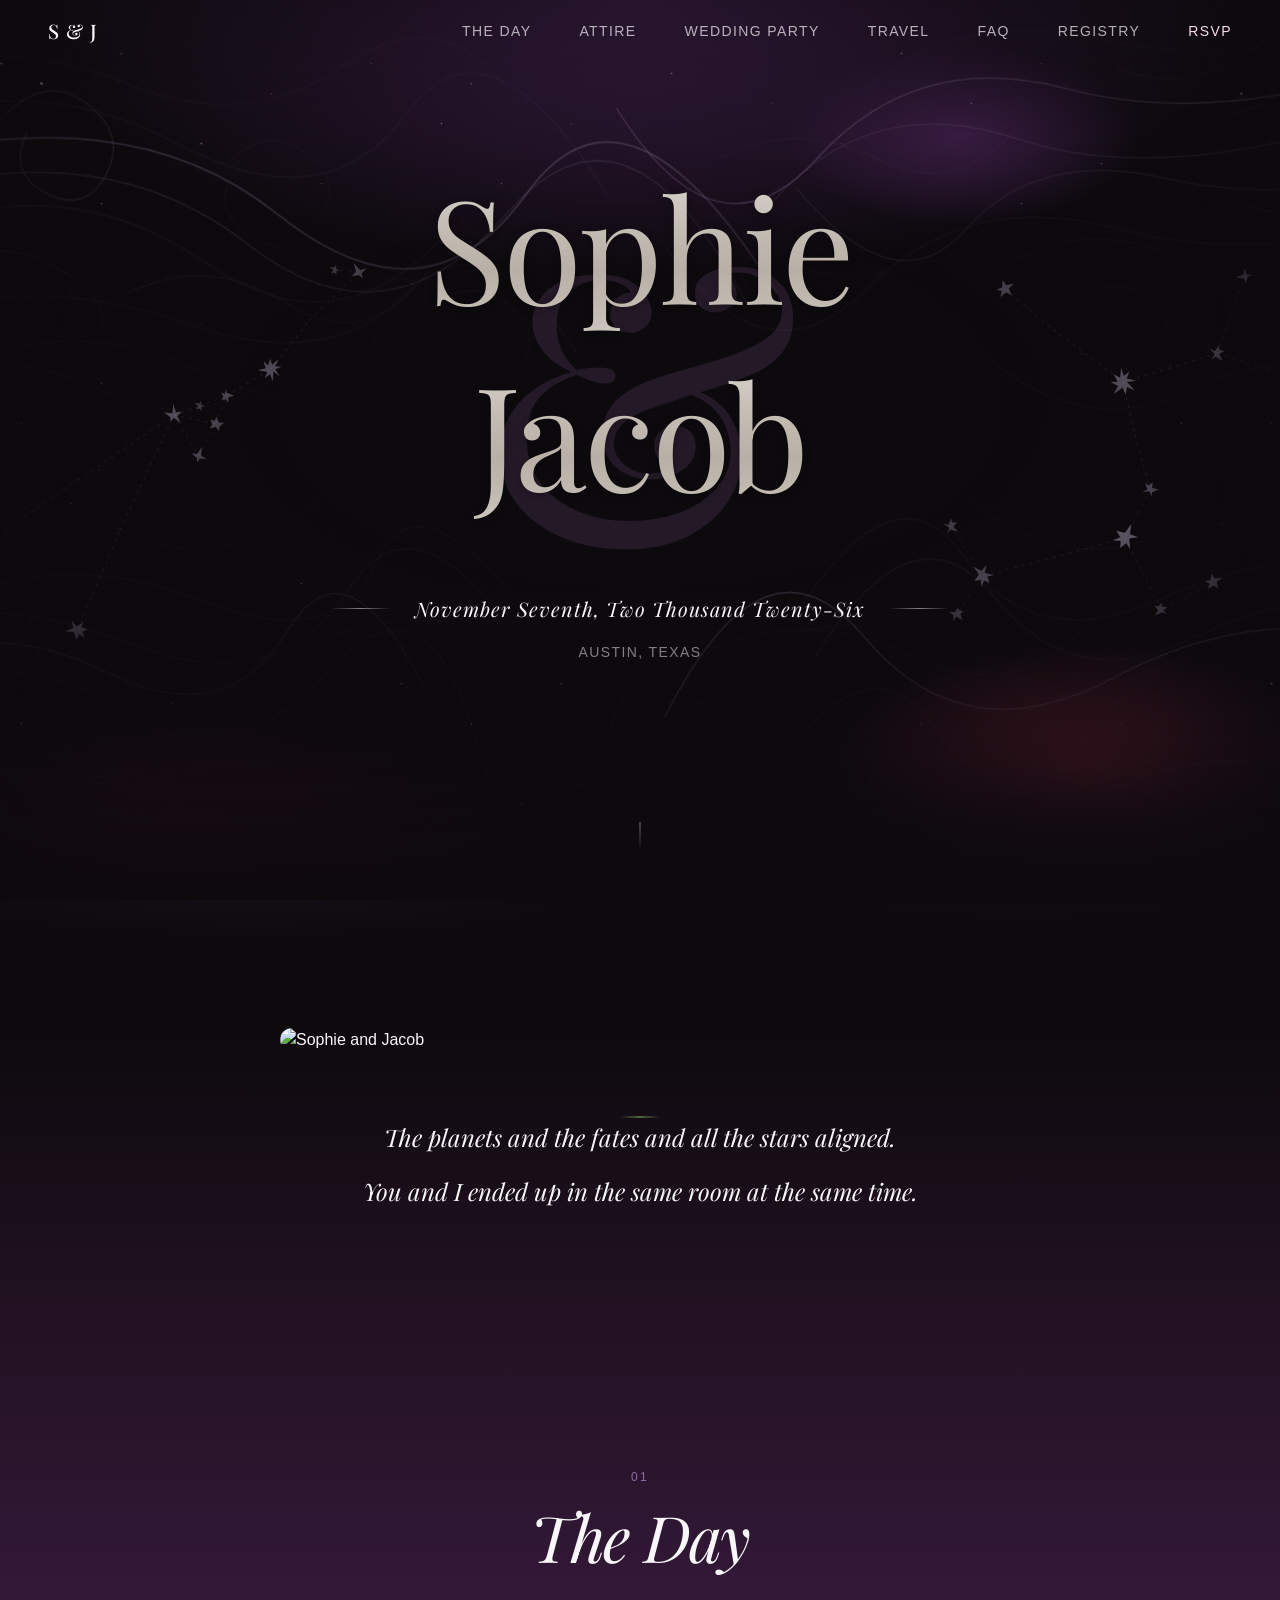
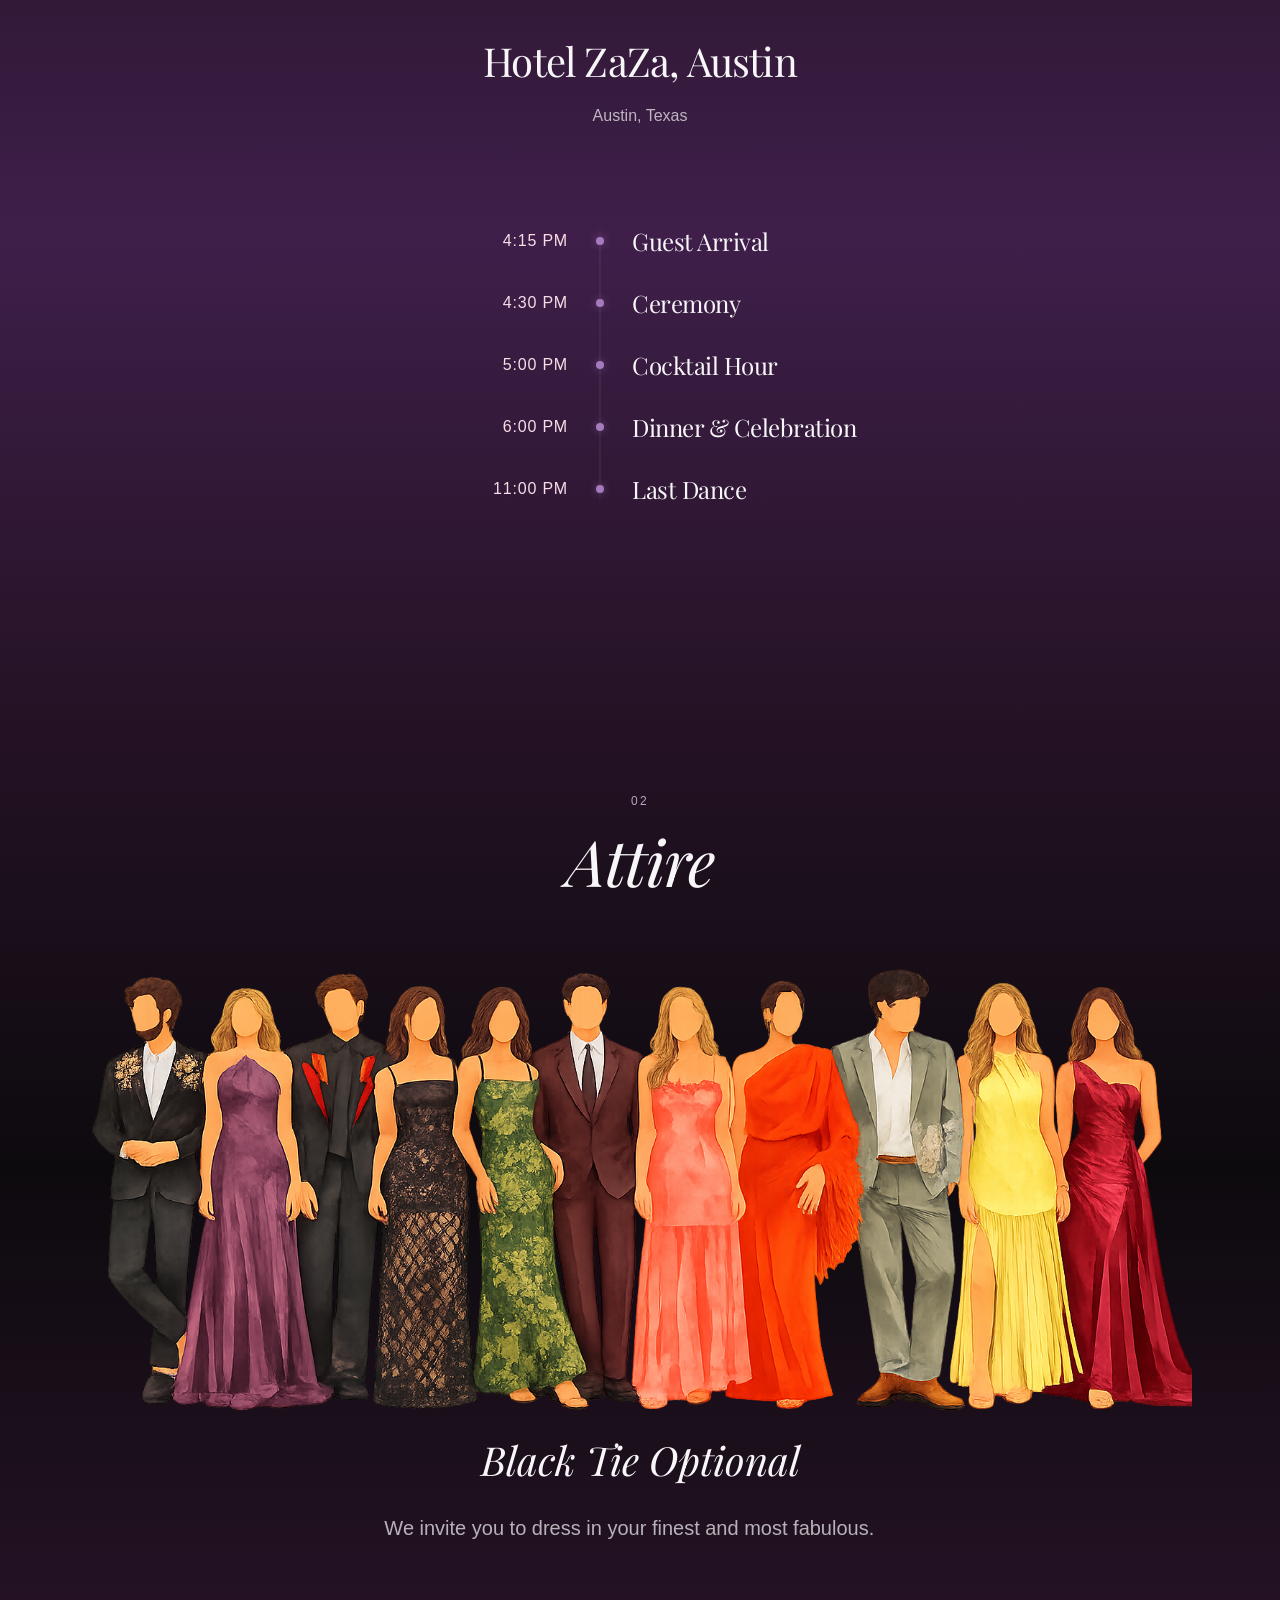
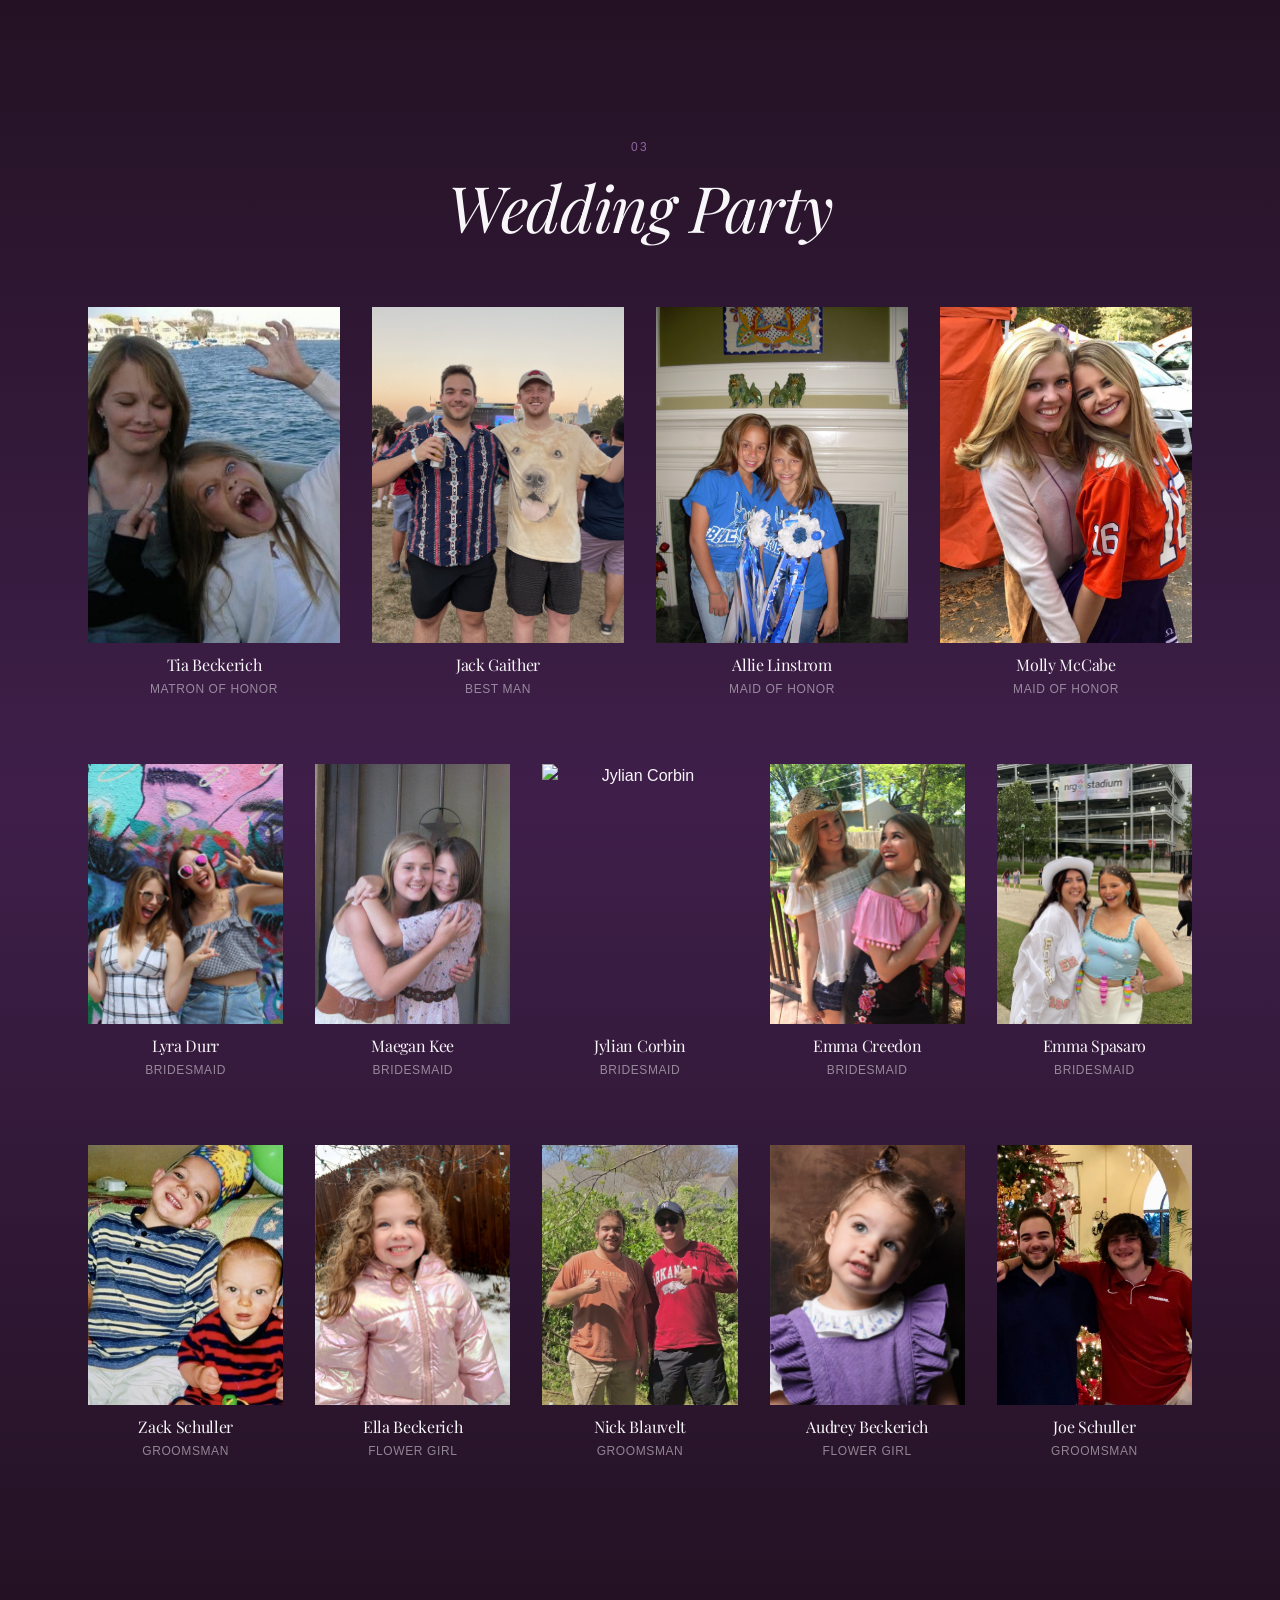
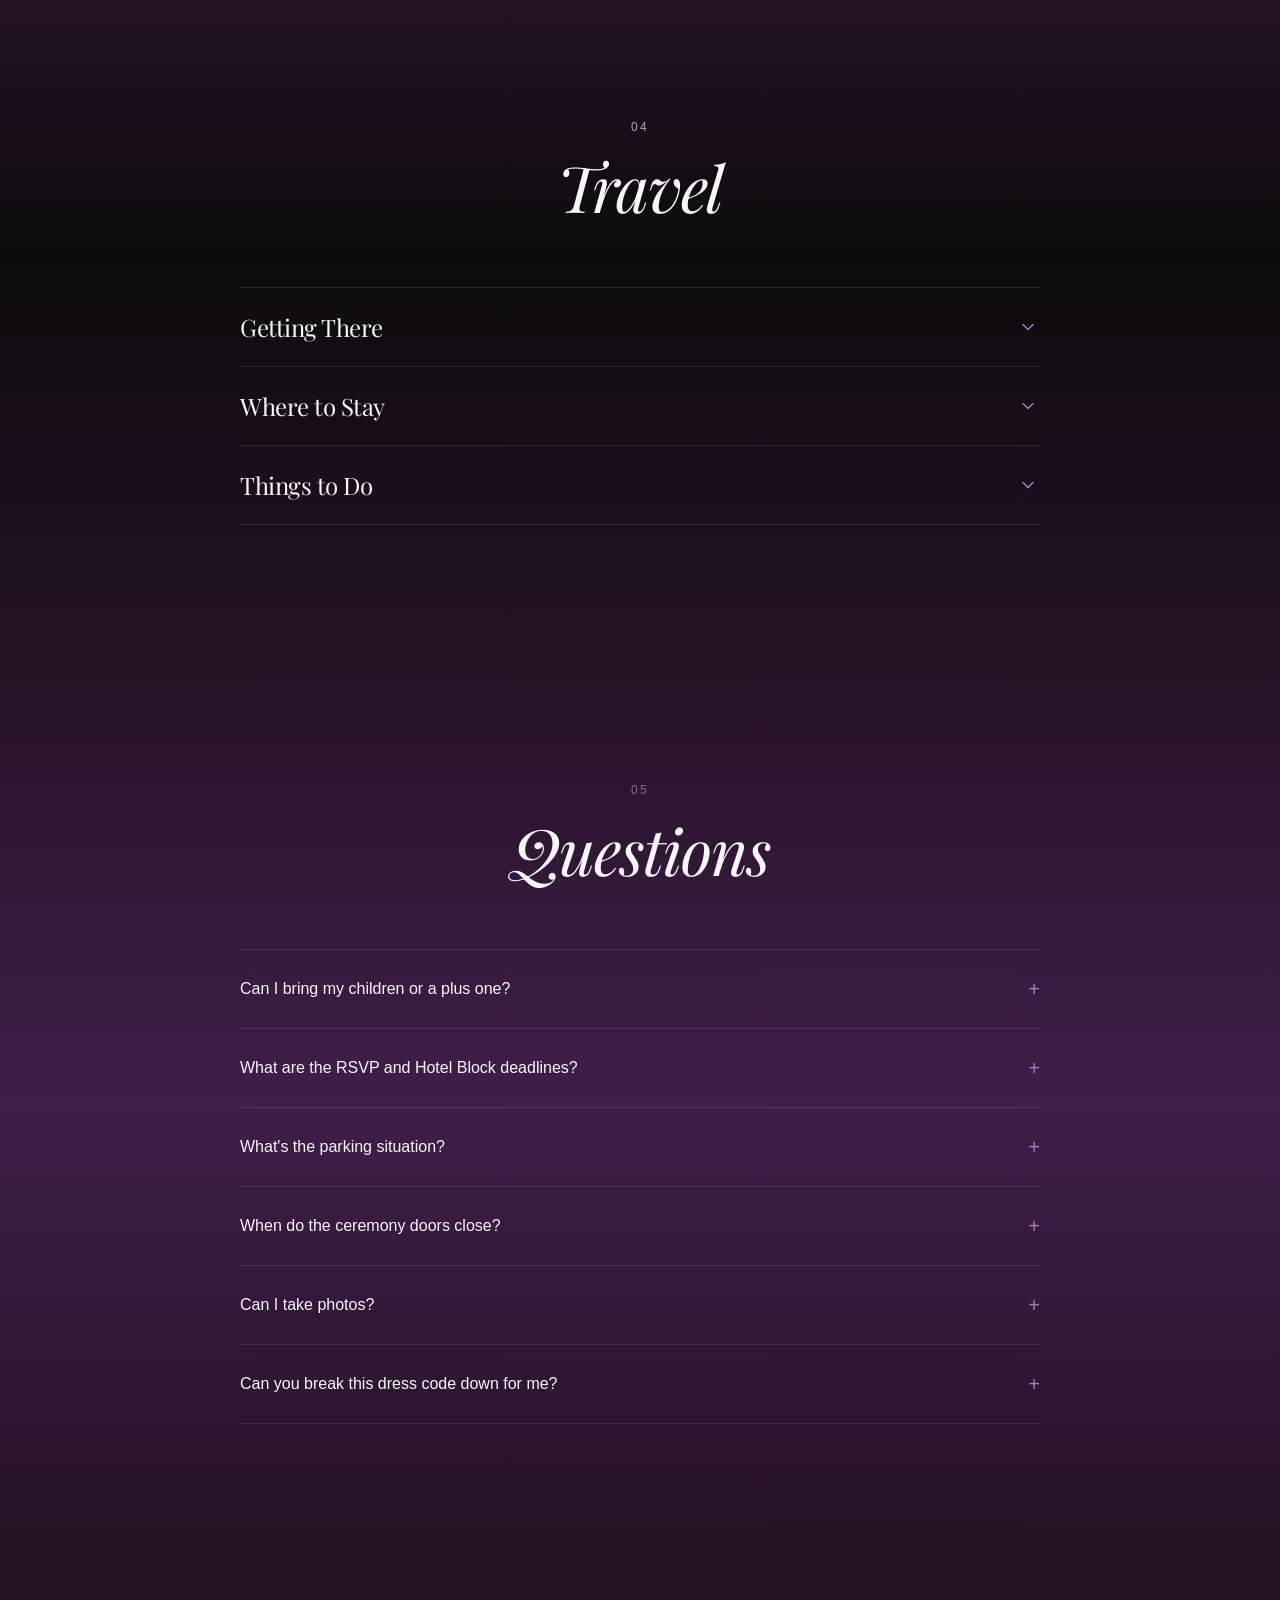
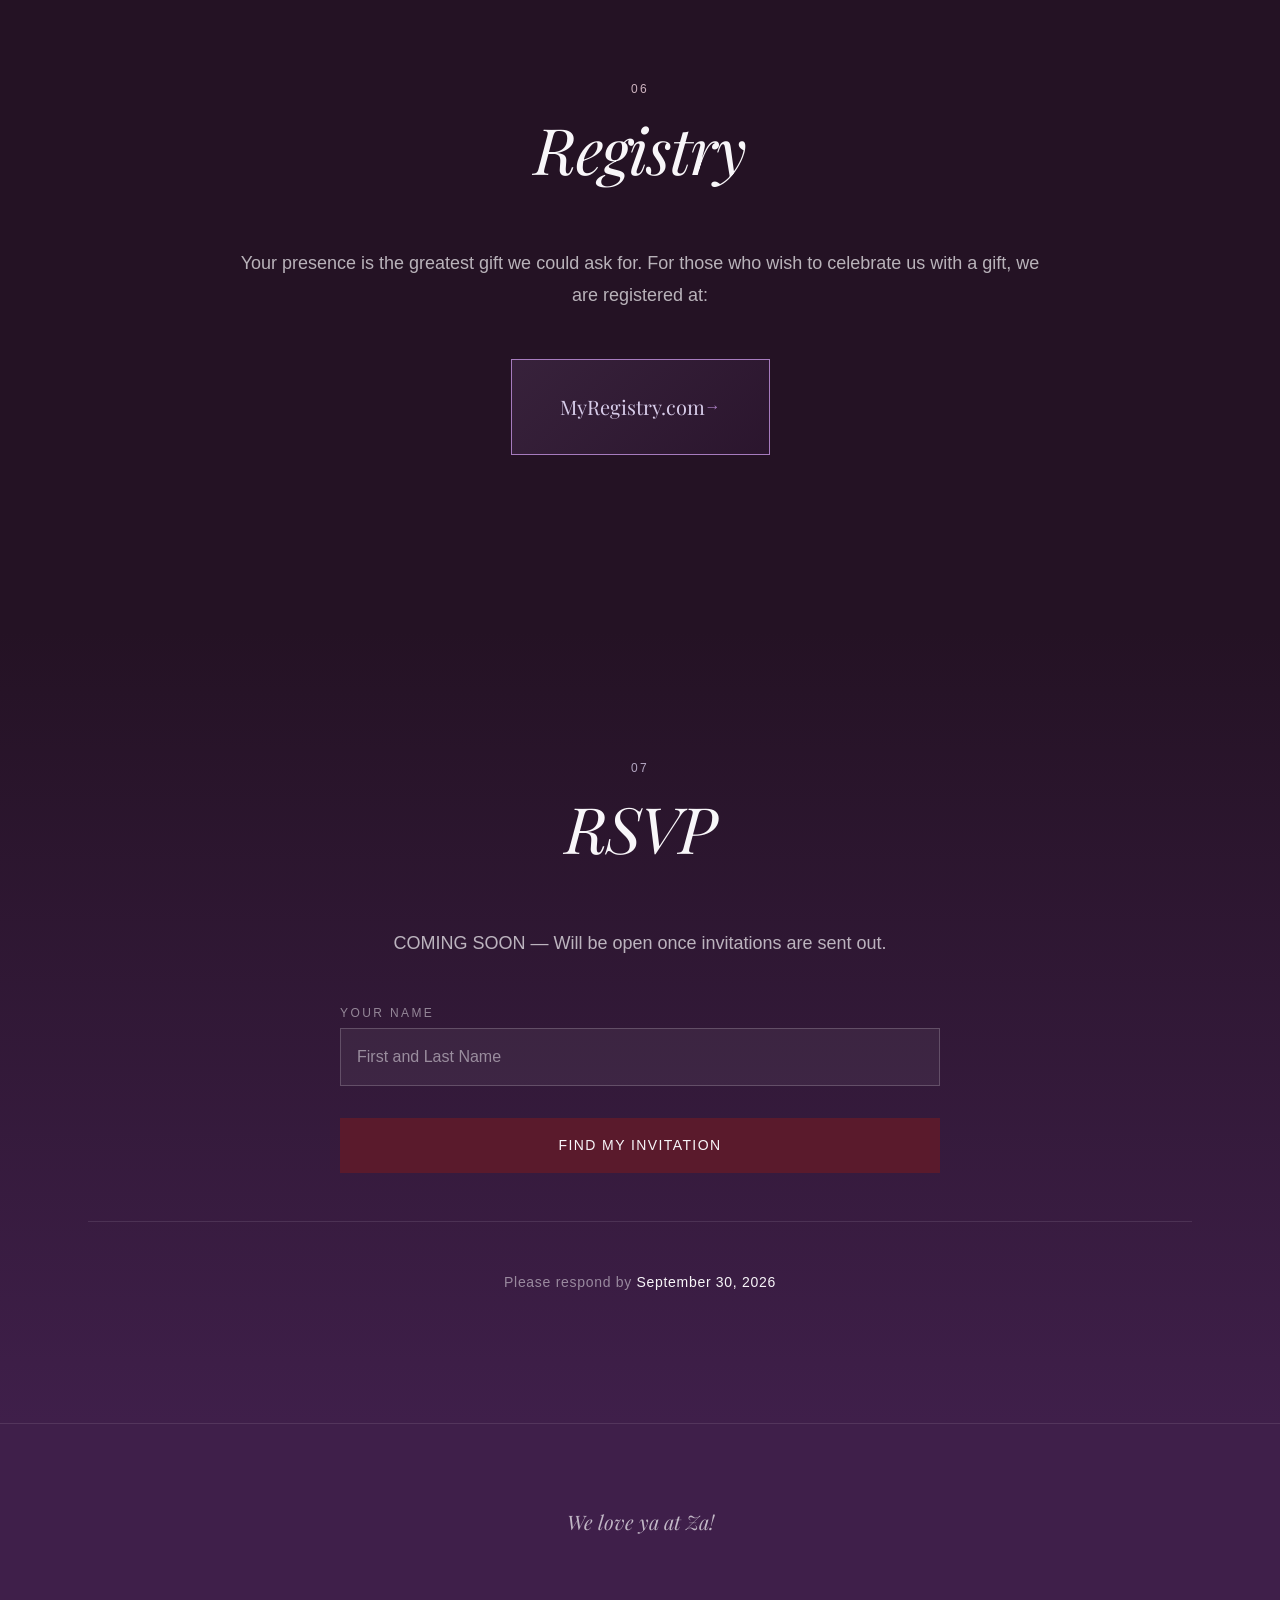
==== commit b7a341a2: "Add Joe's photo and set Things To Do section to coming soon Co-Authored-By: Claude Sonnet 4.6 <norep" ====
--- a/index.html
+++ b/index.html
@@ -822,9 +822,7 @@
 
                 <article class="party__member">
                     <div class="party__member-image">
-                        <div class="image-placeholder image-placeholder--portrait">
-                            <span class="image-placeholder__text">Photo</span>
-                        </div>
+                        <img src="images/Joe.jpg" alt="Joe Schuller" class="party__member-photo">
                     </div>
                     <h4 class="party__member-name">Joe Schuller</h4>
                     <p class="party__member-role">Groomsman</p>
@@ -962,66 +960,7 @@
                     </button>
                     <div class="accordion__content">
                         <div class="accordion__body">
-                            <p class="travel__map-intro">
-                                Explore our favorite Austin spots. Click on the stars to learn more.
-                            </p>
-                            
-                            <!-- Austin Map with 4-point diamond star markers -->
-                            <div class="austin-map">
-                                <div class="austin-map__container">
-                                    <!-- Stylized map background -->
-                                    <svg class="austin-map__svg" viewBox="0 0 400 300" xmlns="http://www.w3.org/2000/svg">
-                                        <!-- Lady Bird Lake representation -->
-                                        <path d="M0,180 Q100,160 200,175 Q300,190 400,170" 
-                                              stroke="#3F1F4A" stroke-width="8" fill="none" opacity="0.3"/>
-                                        
-                                        <!-- Downtown grid suggestion -->
-                                        <rect x="140" y="100" width="120" height="80" 
-                                              fill="none" stroke="#A67BBE" stroke-width="0.5" opacity="0.2"/>
-                                        
-                                        <!-- Congress Ave -->
-                                        <line x1="200" y1="50" x2="200" y2="250" 
-                                              stroke="#A67BBE" stroke-width="1" opacity="0.15"/>
-                                        
-                                        <!-- Map markers - Elegant 4-point celestial stars -->
-                                        <g class="map-marker" data-name="Barton Springs Pool" data-desc="Natural spring-fed pool, perfect for a refreshing swim">
-                                            <path d="M120,212 L122,218 L128,220 L122,222 L120,228 L118,222 L112,220 L118,218 Z" 
-                                                  fill="#D6CBE8" class="map-marker__star"/>
-                                        </g>
-                                        
-                                        <g class="map-marker" data-name="South Congress Avenue" data-desc="Eclectic shops, restaurants, and the famous 'I Love You So Much' mural">
-                                            <path d="M200,232 L202,238 L208,240 L202,242 L200,248 L198,242 L192,240 L198,238 Z" 
-                                                  fill="#D6CBE8" class="map-marker__star"/>
-                                        </g>
-                                        
-                                        <g class="map-marker" data-name="The Capitol" data-desc="Texas State Capitol building, taller than the U.S. Capitol">
-                                            <path d="M200,74 L202,80 L208,82 L202,84 L200,90 L198,84 L192,82 L198,80 Z" 
-                                                  fill="#D6CBE8" class="map-marker__star"/>
-                                        </g>
-                                        
-                                        <g class="map-marker" data-name="Rainey Street" data-desc="Historic bungalows turned into bars and restaurants">
-                                            <path d="M260,144 L262,150 L268,152 L262,154 L260,160 L258,154 L252,152 L258,150 Z" 
-                                                  fill="#D6CBE8" class="map-marker__star"/>
-                                        </g>
-                                        
-                                        <g class="map-marker" data-name="Mount Bonnell" data-desc="Scenic overlook with stunning views of the city and lake">
-                                            <path d="M60,64 L62,70 L68,72 L62,74 L60,80 L58,74 L52,72 L58,70 Z" 
-                                                  fill="#D6CBE8" class="map-marker__star"/>
-                                        </g>
-                                        
-                                        <g class="map-marker" data-name="6th Street" data-desc="Austin's famous entertainment district with live music venues">
-                                            <path d="M180,114 L182,120 L188,122 L182,124 L180,130 L178,124 L172,122 L178,120 Z" 
-                                                  fill="#D6CBE8" class="map-marker__star"/>
-                                        </g>
-                                    </svg>
-                                    
-                                    <!-- Tooltip -->
-                                    <div class="austin-map__tooltip" hidden>
-                                        <h5 class="austin-map__tooltip-name"></h5>
-                                        <p class="austin-map__tooltip-desc"></p>
-                                    </div>
-                                </div>
-                            </div>
+                            <p>COMING SOON</p>
                         </div>
                     </div>
                 </div>
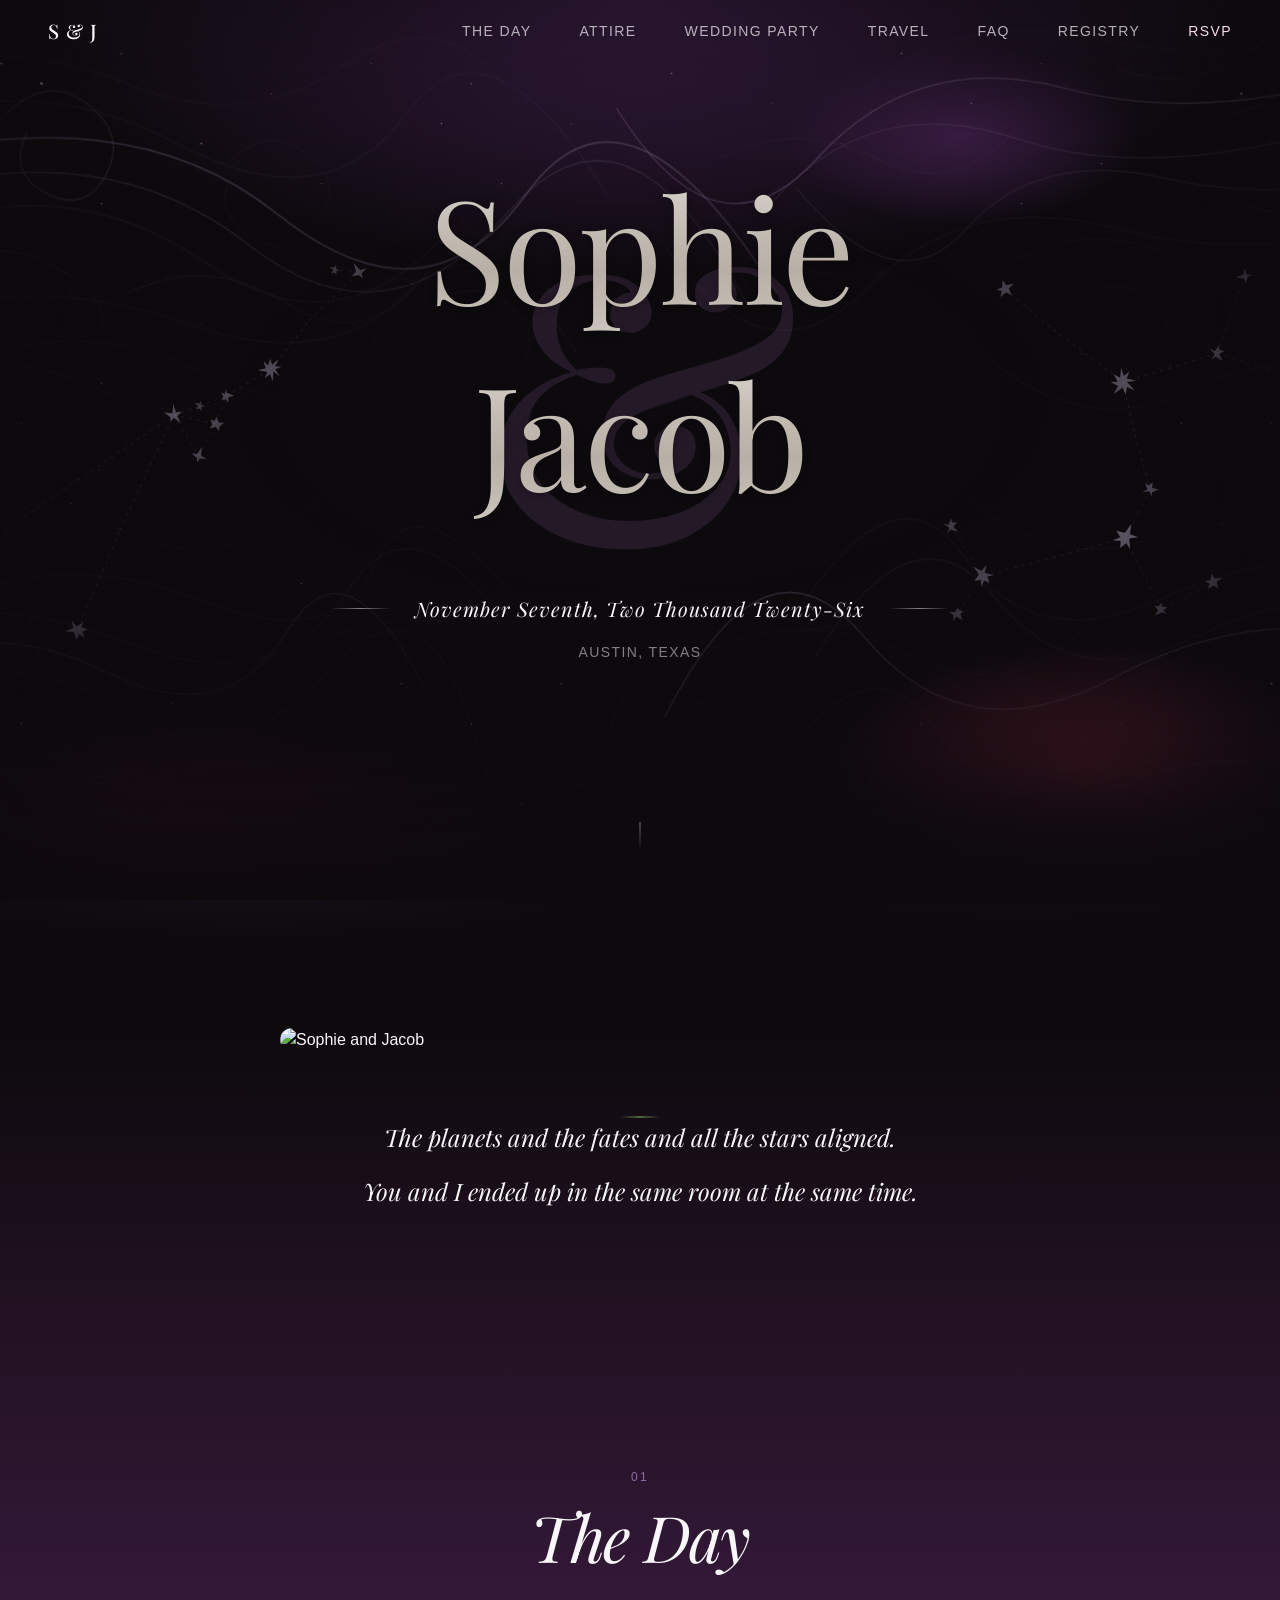
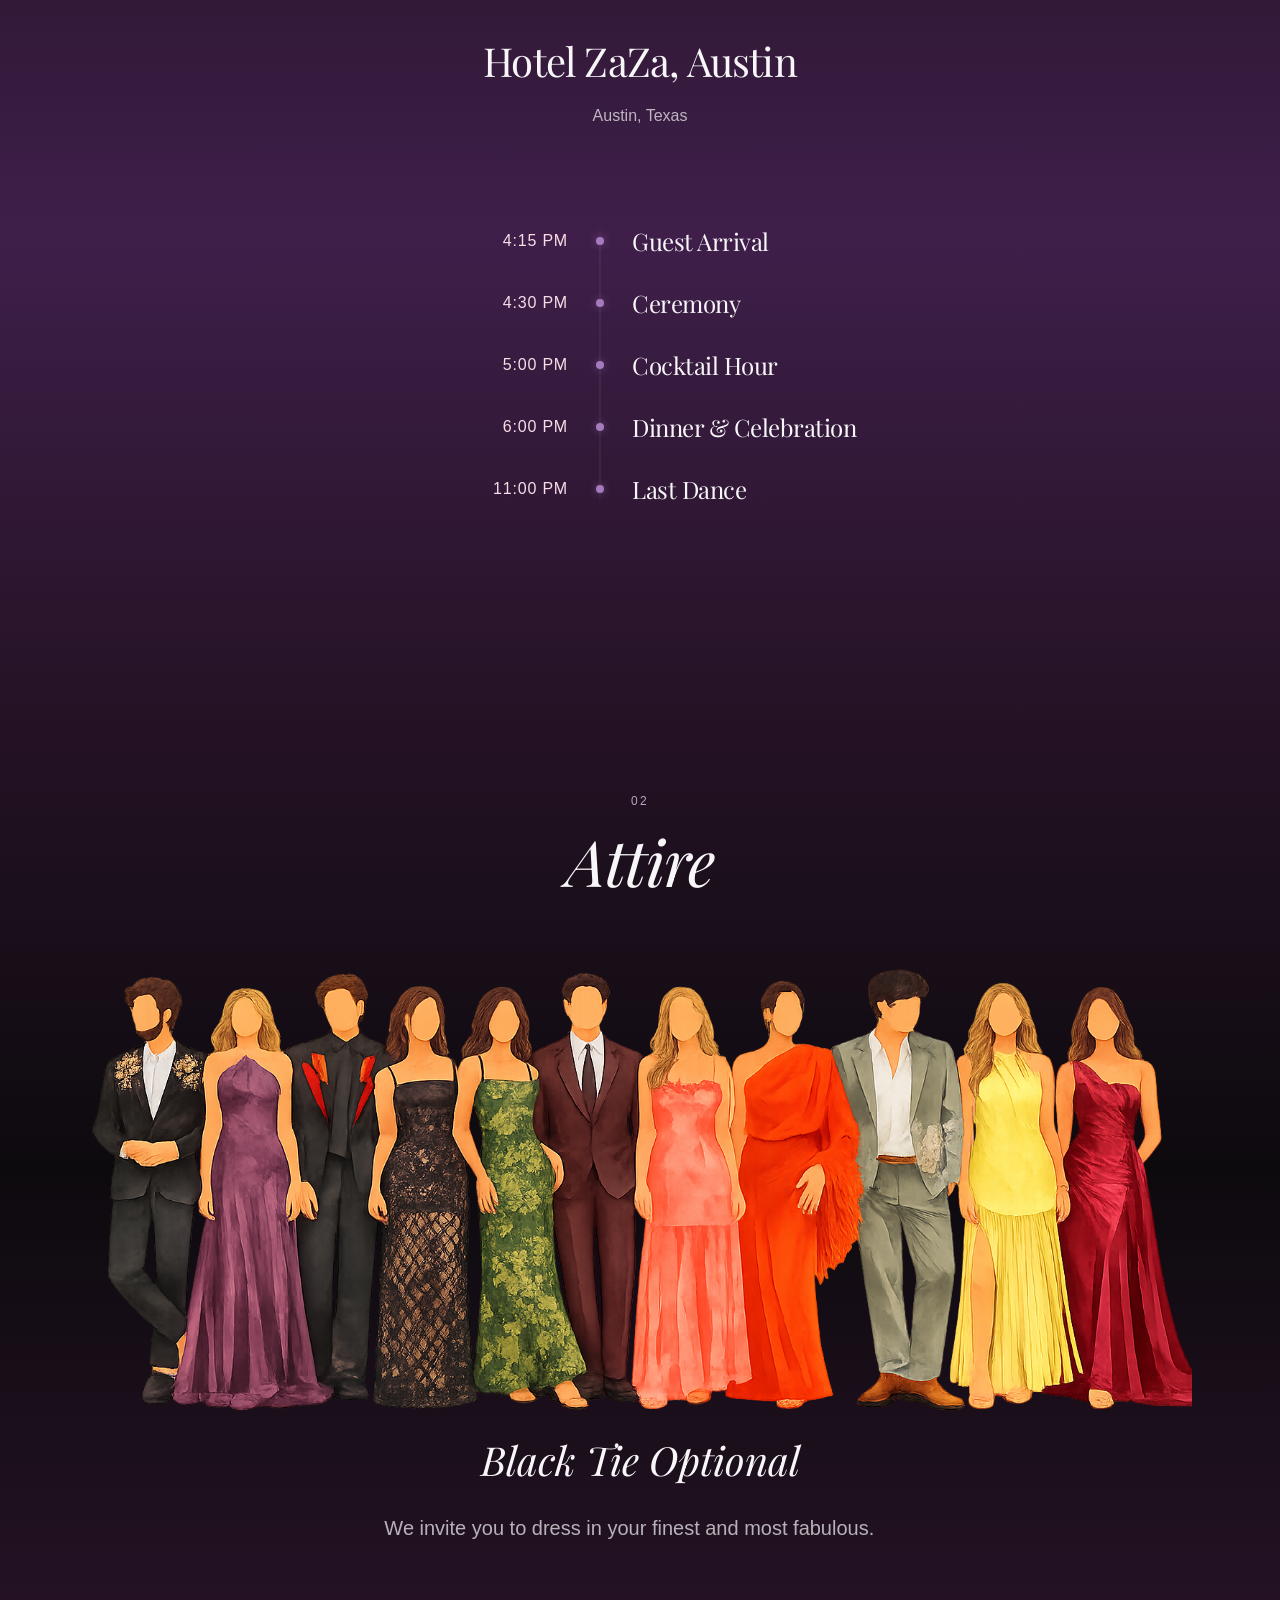
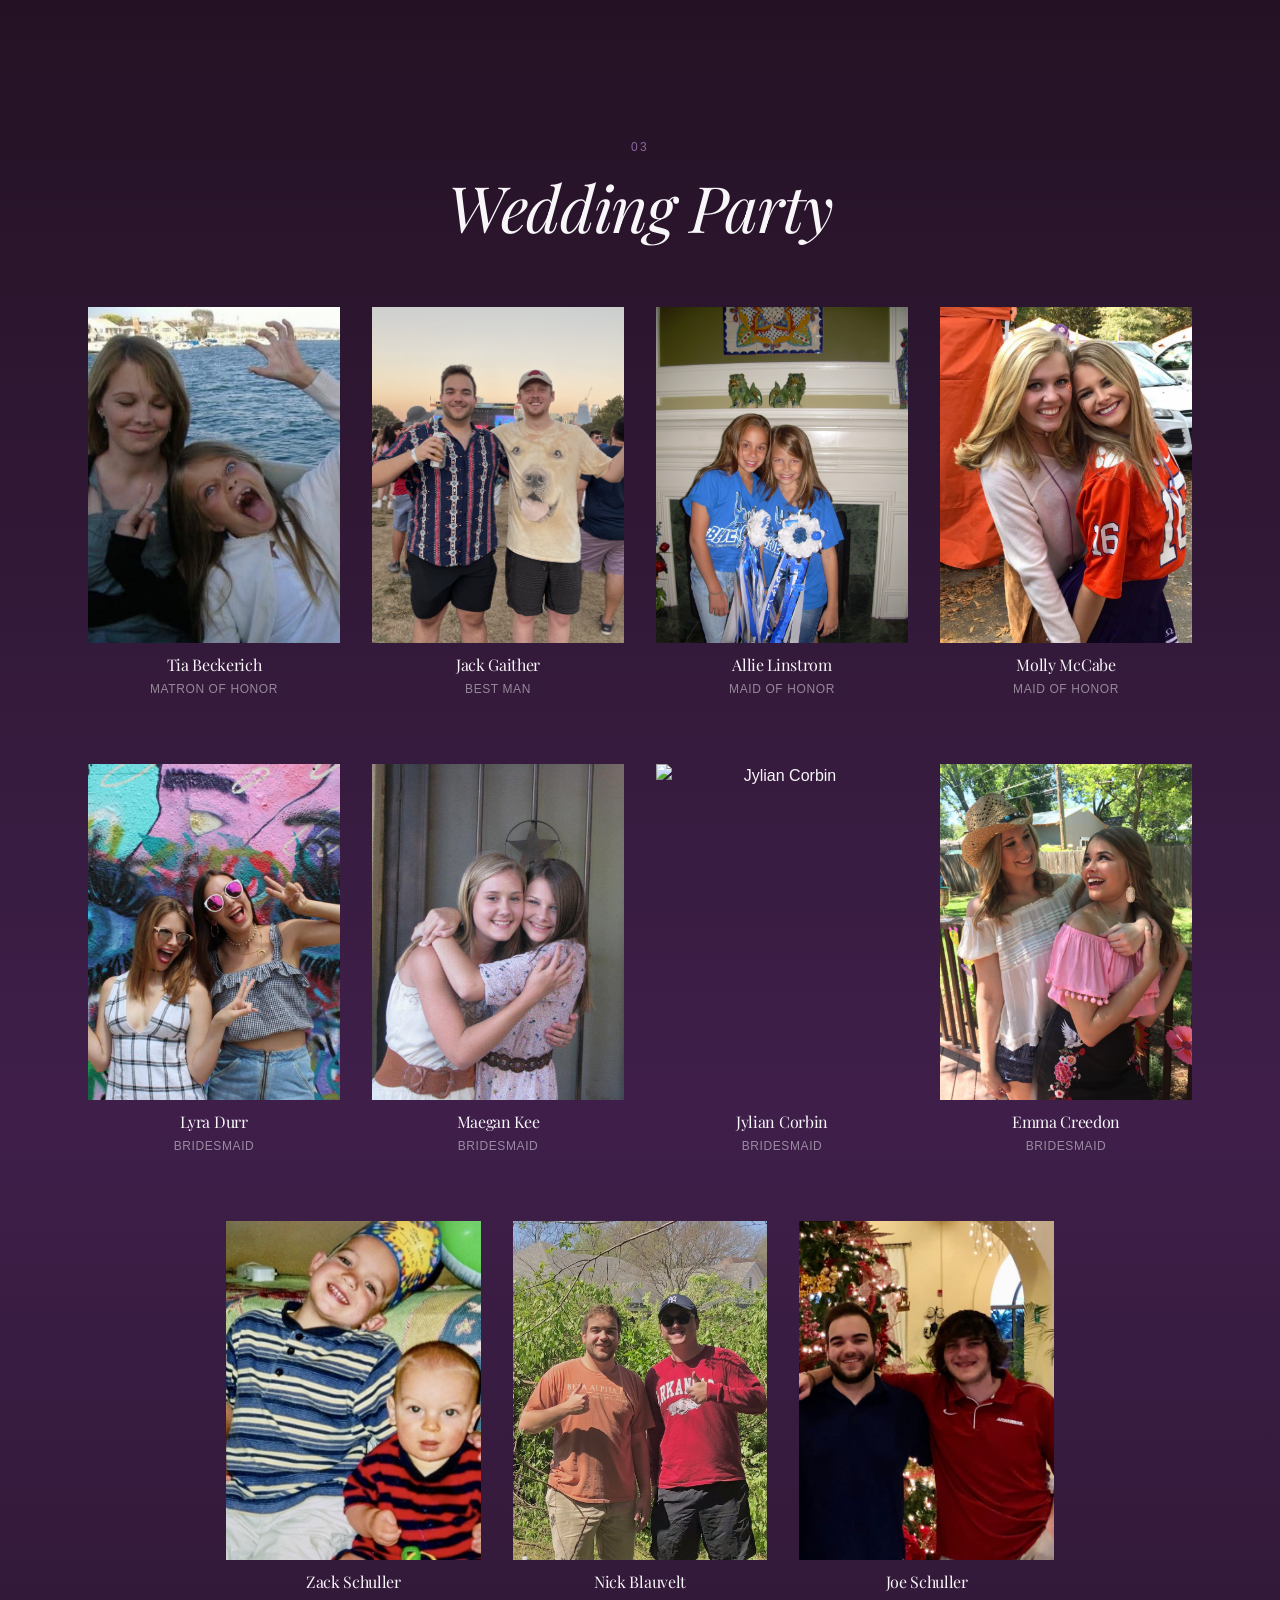
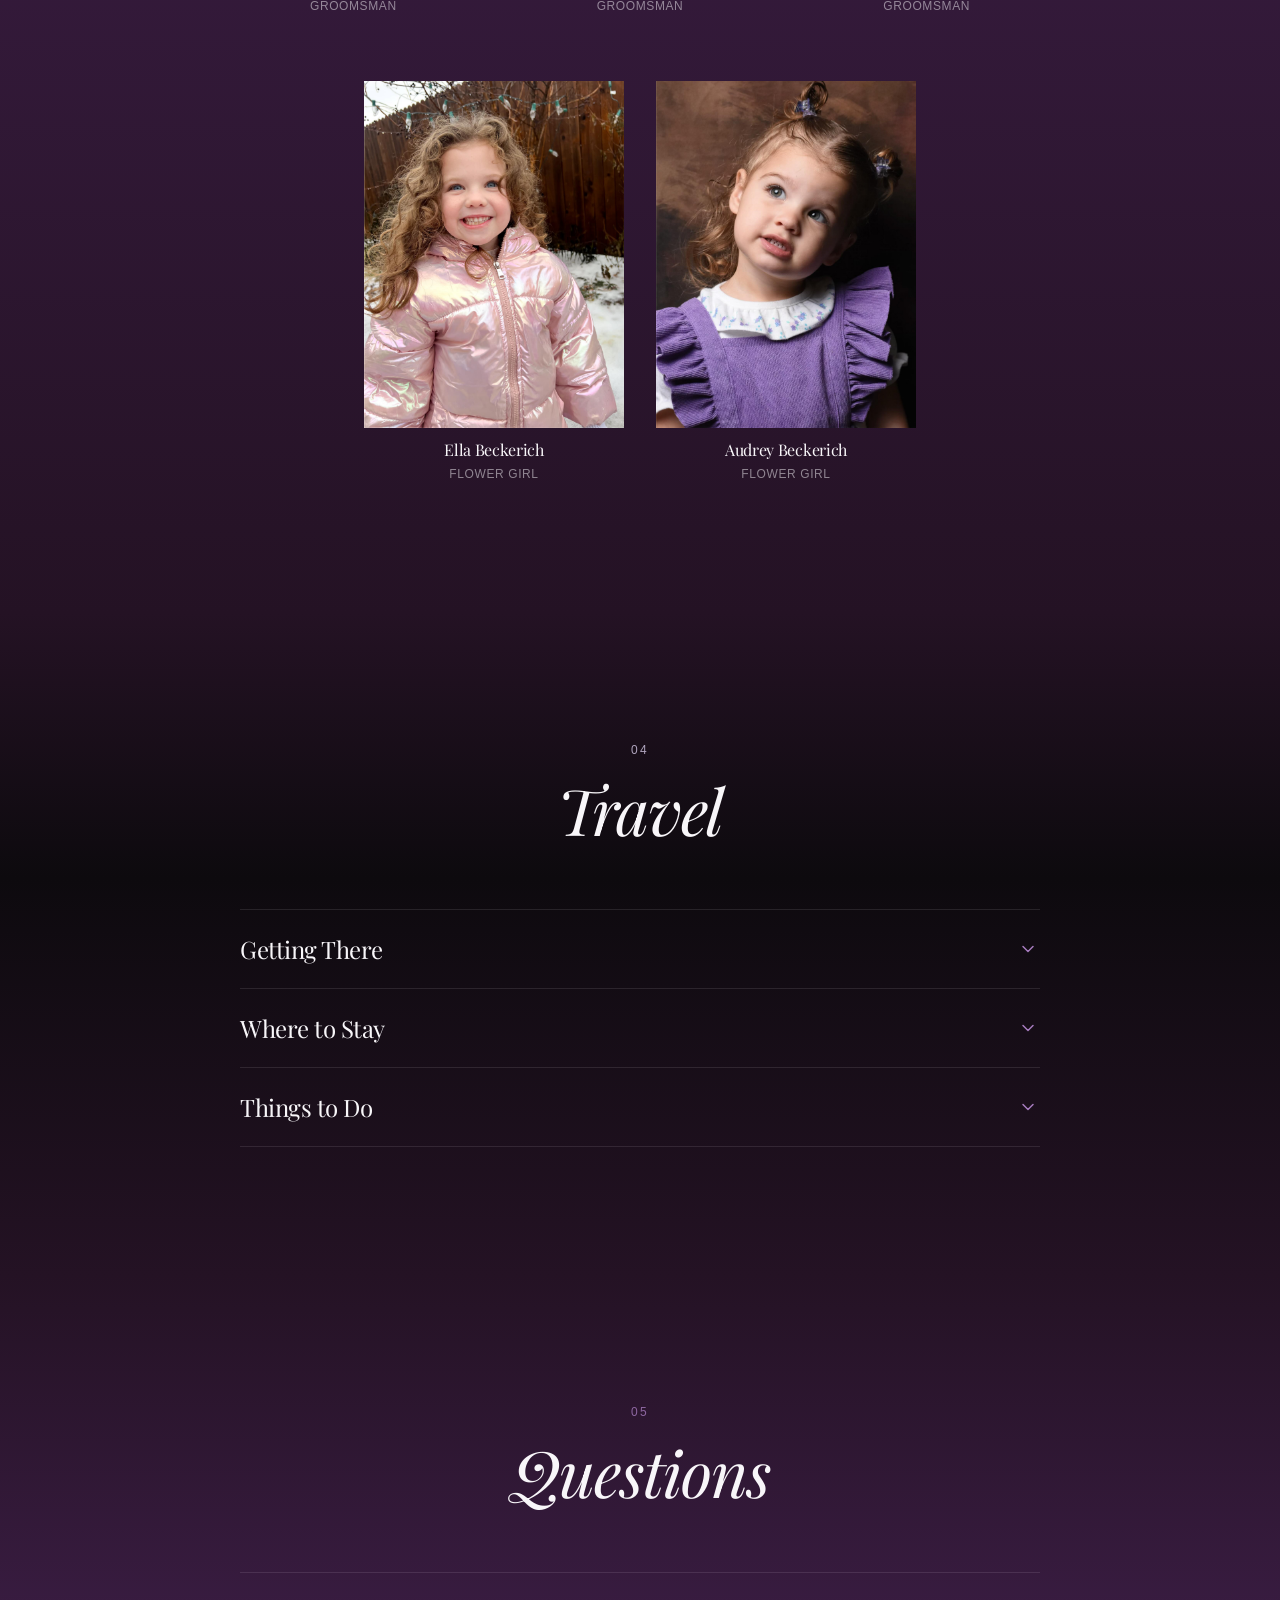
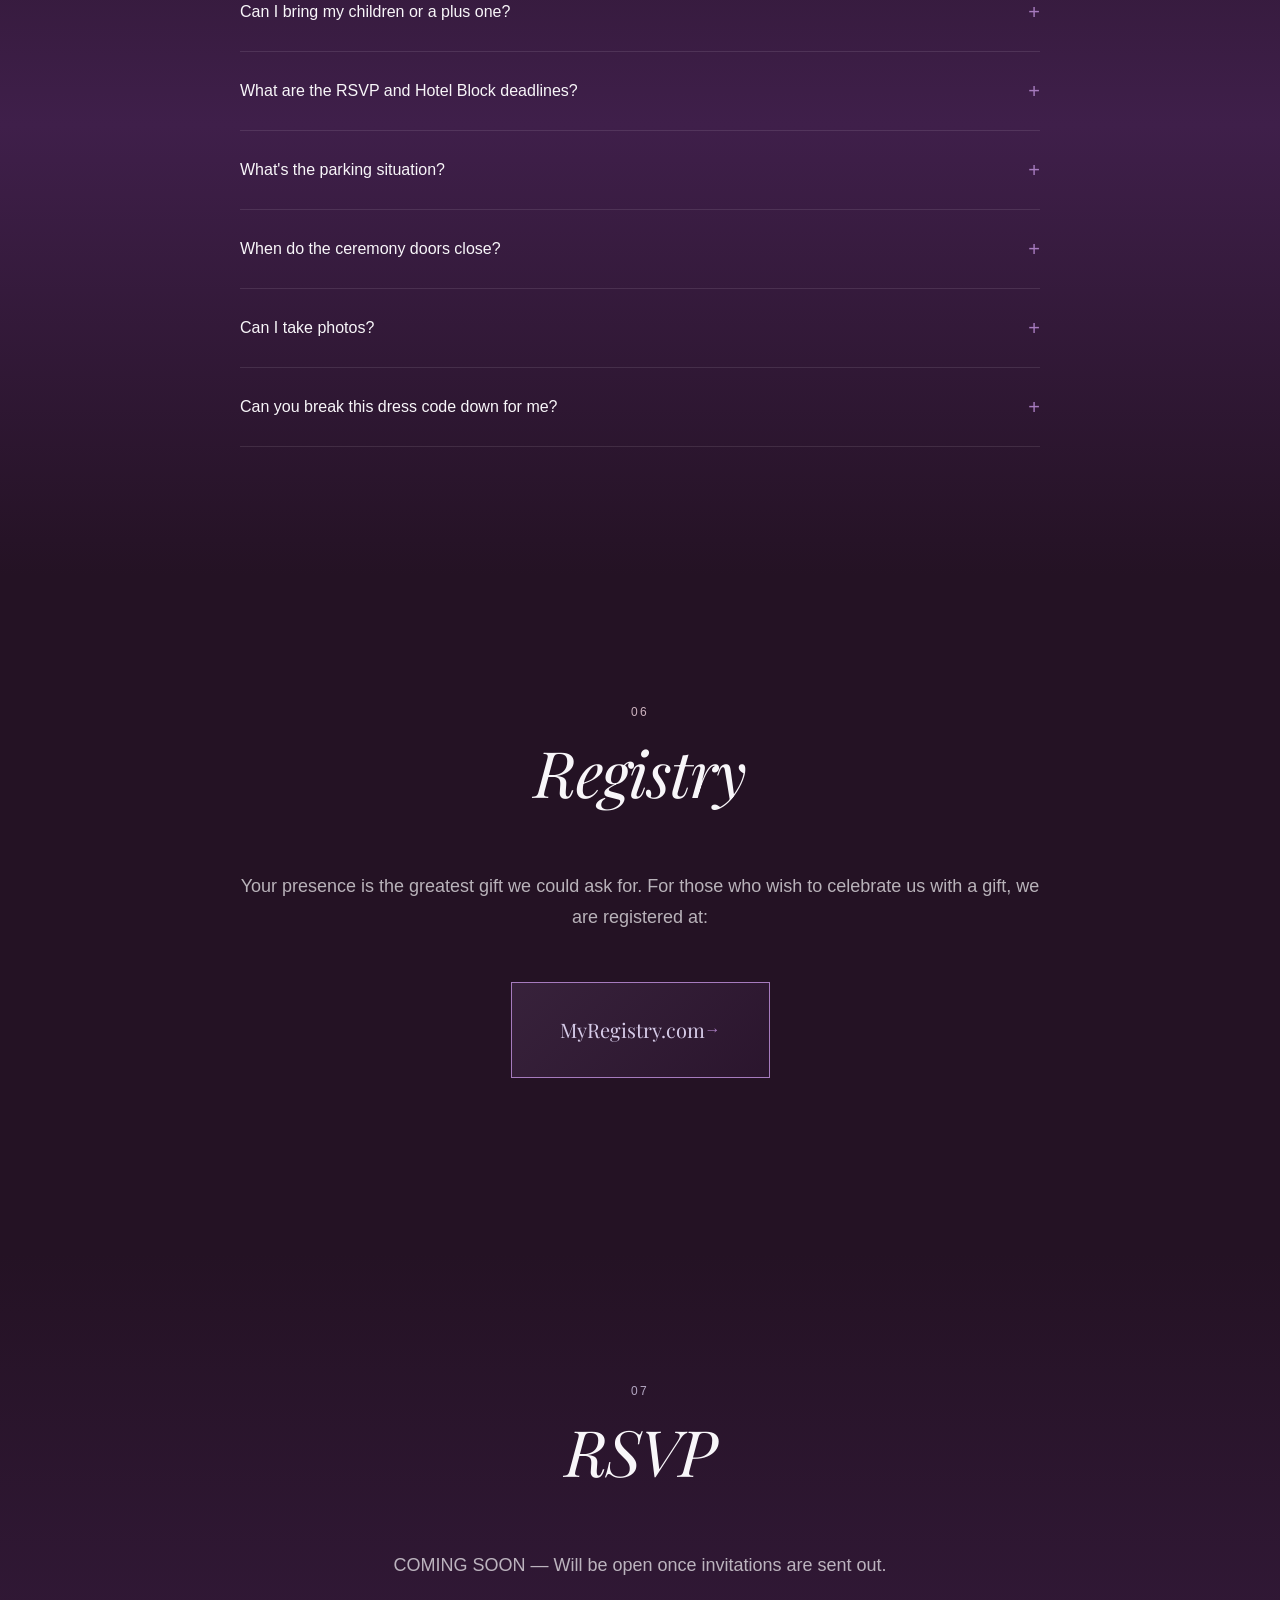
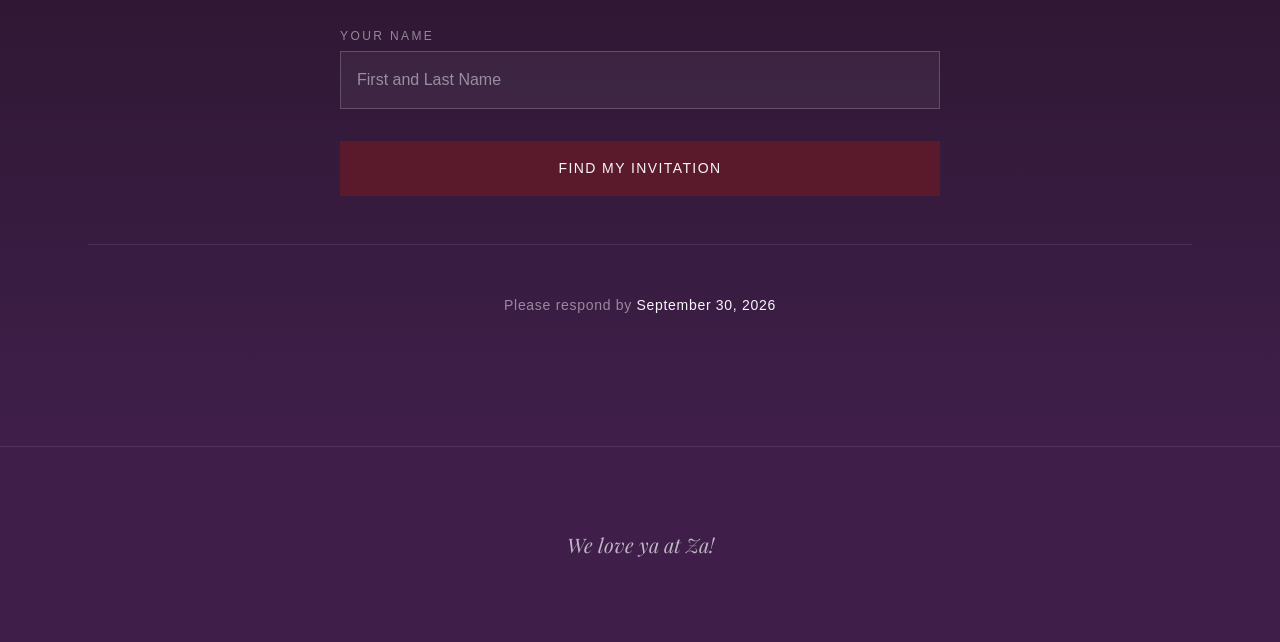
==== commit e4efce76: "Reorganize wedding party layout and remove Emma Spasaro Co-Authored-By: Claude Sonnet 4.6 <noreply@a" ====
--- a/index.html
+++ b/index.html
@@ -743,8 +743,8 @@
                 </article>
             </div>
 
-            <!-- Row 2: Bridesmaids (5 across) -->
-            <div class="party__row party__row--5">
+            <!-- Row 2: Bridesmaids (4 across) -->
+            <div class="party__row party__row--4">
                 <article class="party__member">
                     <div class="party__member-image">
                         <img src="images/Lyra.jpg" alt="Lyra Durr" class="party__member-photo">
@@ -776,18 +776,10 @@
                     <h4 class="party__member-name">Emma Creedon</h4>
                     <p class="party__member-role">Bridesmaid</p>
                 </article>
-
-                <article class="party__member">
-                    <div class="party__member-image">
-                        <img src="images/Emma_Spasaro.jpg" alt="Emma Spasaro" class="party__member-photo">
-                    </div>
-                    <h4 class="party__member-name">Emma Spasaro</h4>
-                    <p class="party__member-role">Bridesmaid</p>
-                </article>
-            </div>
-
-            <!-- Row 3: Groomsmen & Flower Girls (5 across) -->
-            <div class="party__row party__row--5">
+            </div>
+
+            <!-- Row 3: Groomsmen (3 across) -->
+            <div class="party__row party__row--3">
                 <article class="party__member">
                     <div class="party__member-image">
                         <img src="images/Zack.jpg" alt="Zack Schuller" class="party__member-photo">
@@ -798,34 +790,37 @@
 
                 <article class="party__member">
                     <div class="party__member-image">
+                        <img src="images/Nick.jpg" alt="Nick Blauvelt" class="party__member-photo">
+                    </div>
+                    <h4 class="party__member-name">Nick Blauvelt</h4>
+                    <p class="party__member-role">Groomsman</p>
+                </article>
+
+                <article class="party__member">
+                    <div class="party__member-image">
+                        <img src="images/Joe.jpg" alt="Joe Schuller" class="party__member-photo">
+                    </div>
+                    <h4 class="party__member-name">Joe Schuller</h4>
+                    <p class="party__member-role">Groomsman</p>
+                </article>
+            </div>
+
+            <!-- Row 4: Flower Girls (2, centered) -->
+            <div class="party__row party__row--flowers">
+                <article class="party__member">
+                    <div class="party__member-image">
                         <img src="images/Ella.jpg" alt="Ella Beckerich" class="party__member-photo">
                     </div>
                     <h4 class="party__member-name">Ella Beckerich</h4>
                     <p class="party__member-role">Flower Girl</p>
                 </article>
 
-                <article class="party__member">
-                    <div class="party__member-image">
-                        <img src="images/Nick.jpg" alt="Nick Blauvelt" class="party__member-photo">
-                    </div>
-                    <h4 class="party__member-name">Nick Blauvelt</h4>
-                    <p class="party__member-role">Groomsman</p>
-                </article>
-
-                <article class="party__member">
+                <article class="party__member party__member--solo">
                     <div class="party__member-image">
                         <img src="images/Audrey.jpg" alt="Audrey Beckerich" class="party__member-photo">
                     </div>
                     <h4 class="party__member-name">Audrey Beckerich</h4>
                     <p class="party__member-role">Flower Girl</p>
-                </article>
-
-                <article class="party__member">
-                    <div class="party__member-image">
-                        <img src="images/Joe.jpg" alt="Joe Schuller" class="party__member-photo">
-                    </div>
-                    <h4 class="party__member-name">Joe Schuller</h4>
-                    <p class="party__member-role">Groomsman</p>
                 </article>
             </div>
             </div><!-- end party__members -->
--- a/css/sections.css
+++ b/css/sections.css
@@ -199,10 +199,40 @@
     }
 }
 
+/* Row of 3: 3 cols on tablet+ */
+@media (min-width: 600px) {
+    .party__row--3 {
+        grid-template-columns: repeat(3, 1fr);
+        max-width: 75%;
+        margin-left: auto;
+        margin-right: auto;
+    }
+}
+
 /* Row of 5: 5 cols on tablet+ */
 @media (min-width: 600px) {
     .party__row--5 {
         grid-template-columns: repeat(5, 1fr);
+    }
+}
+
+/* Flower girls row: 2 centered cols matching ~4-col card width */
+@media (min-width: 600px) {
+    .party__row--flowers {
+        grid-template-columns: repeat(2, 1fr);
+        max-width: 50%;
+        margin-left: auto;
+        margin-right: auto;
+    }
+}
+
+/* Solo member (Audrey on mobile): same card width, centered */
+@media (max-width: 599px) {
+    .party__member--solo {
+        grid-column: 1 / -1;
+        width: calc((100% - var(--space-6)) / 2);
+        margin-left: auto;
+        margin-right: auto;
     }
 }
 
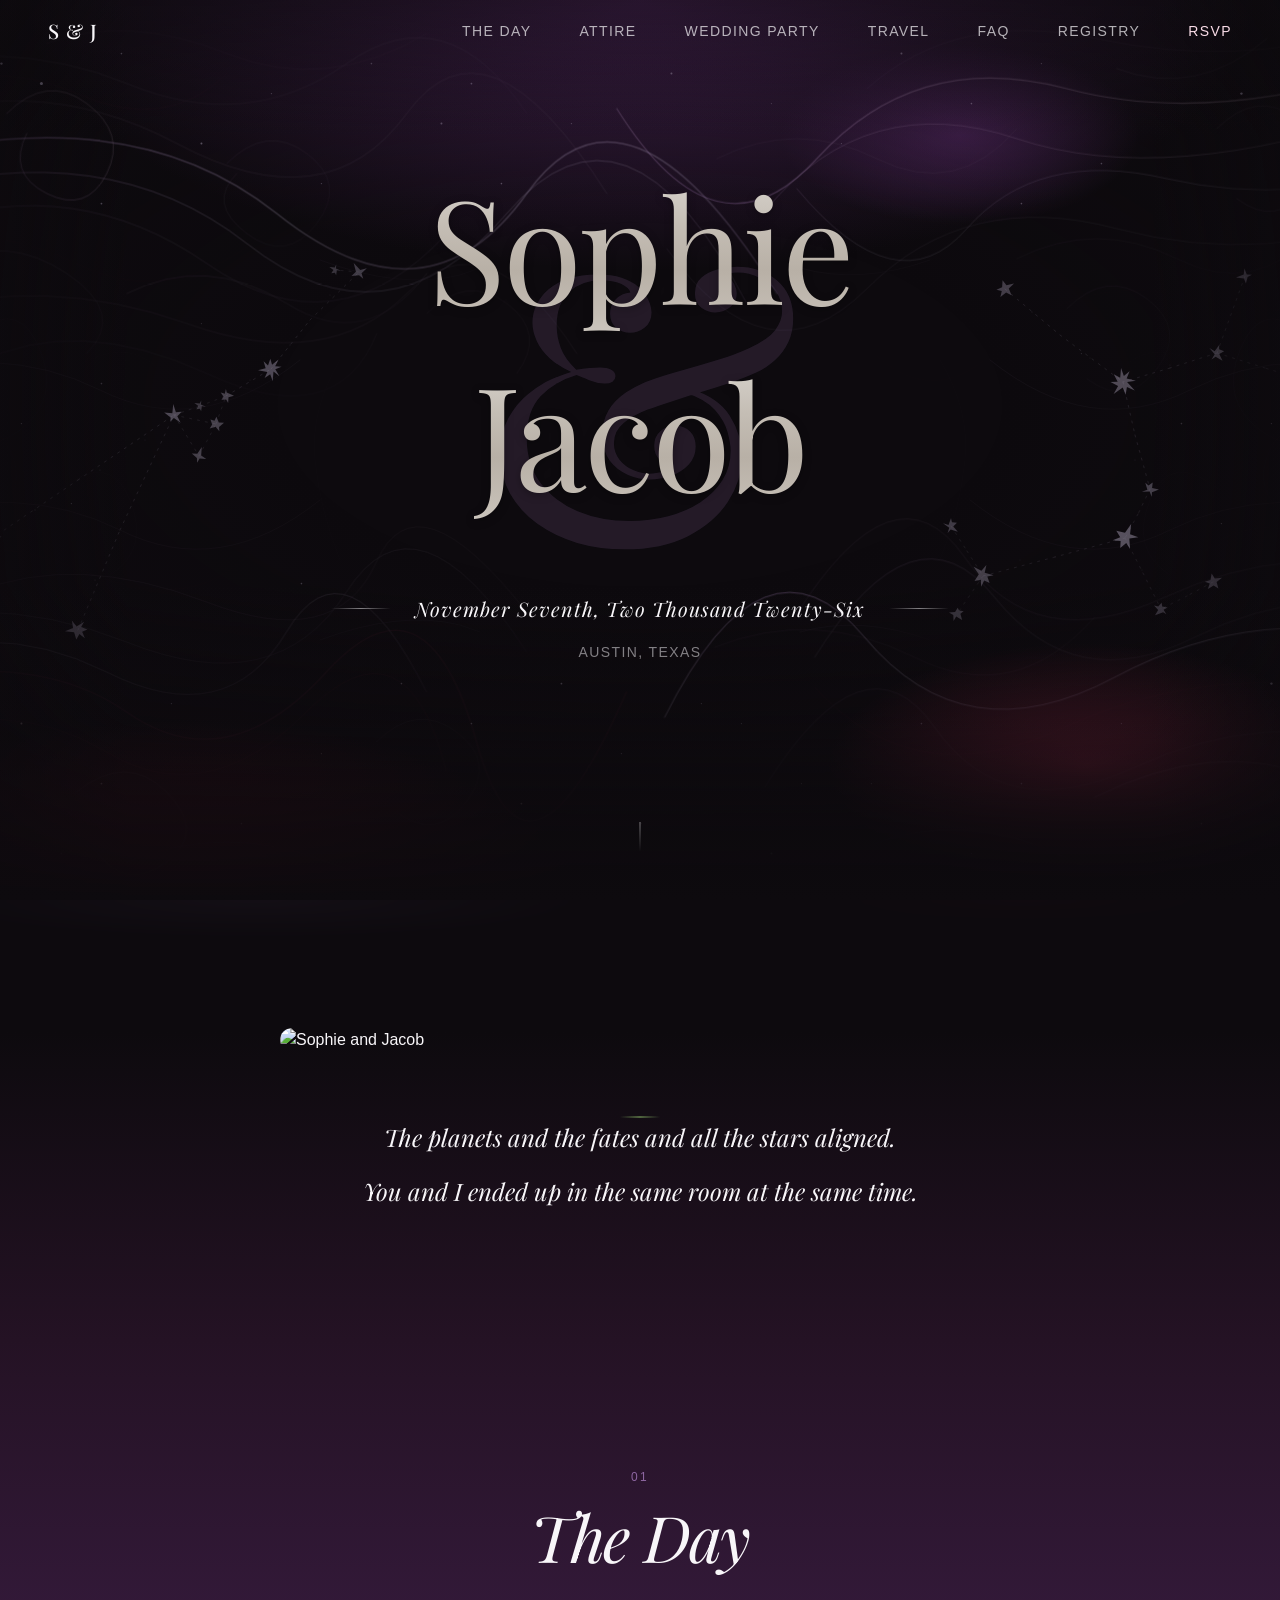
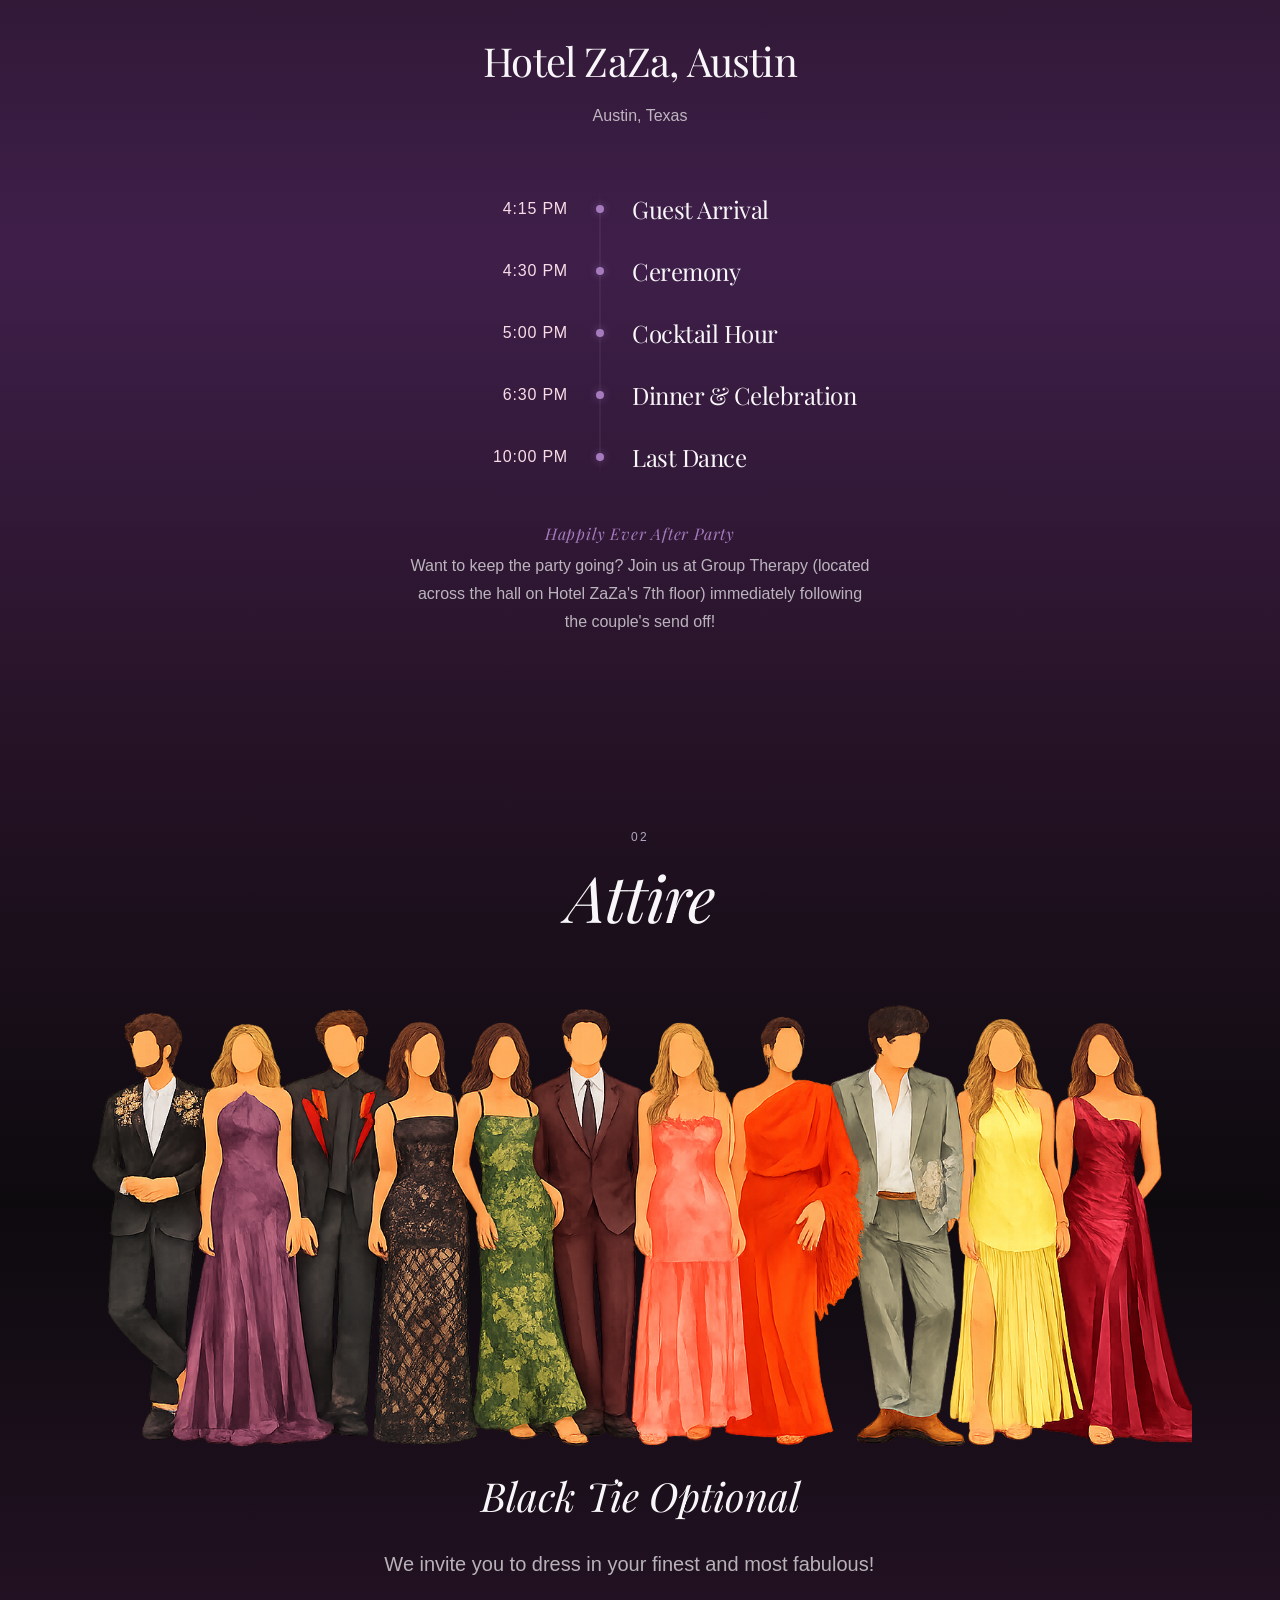
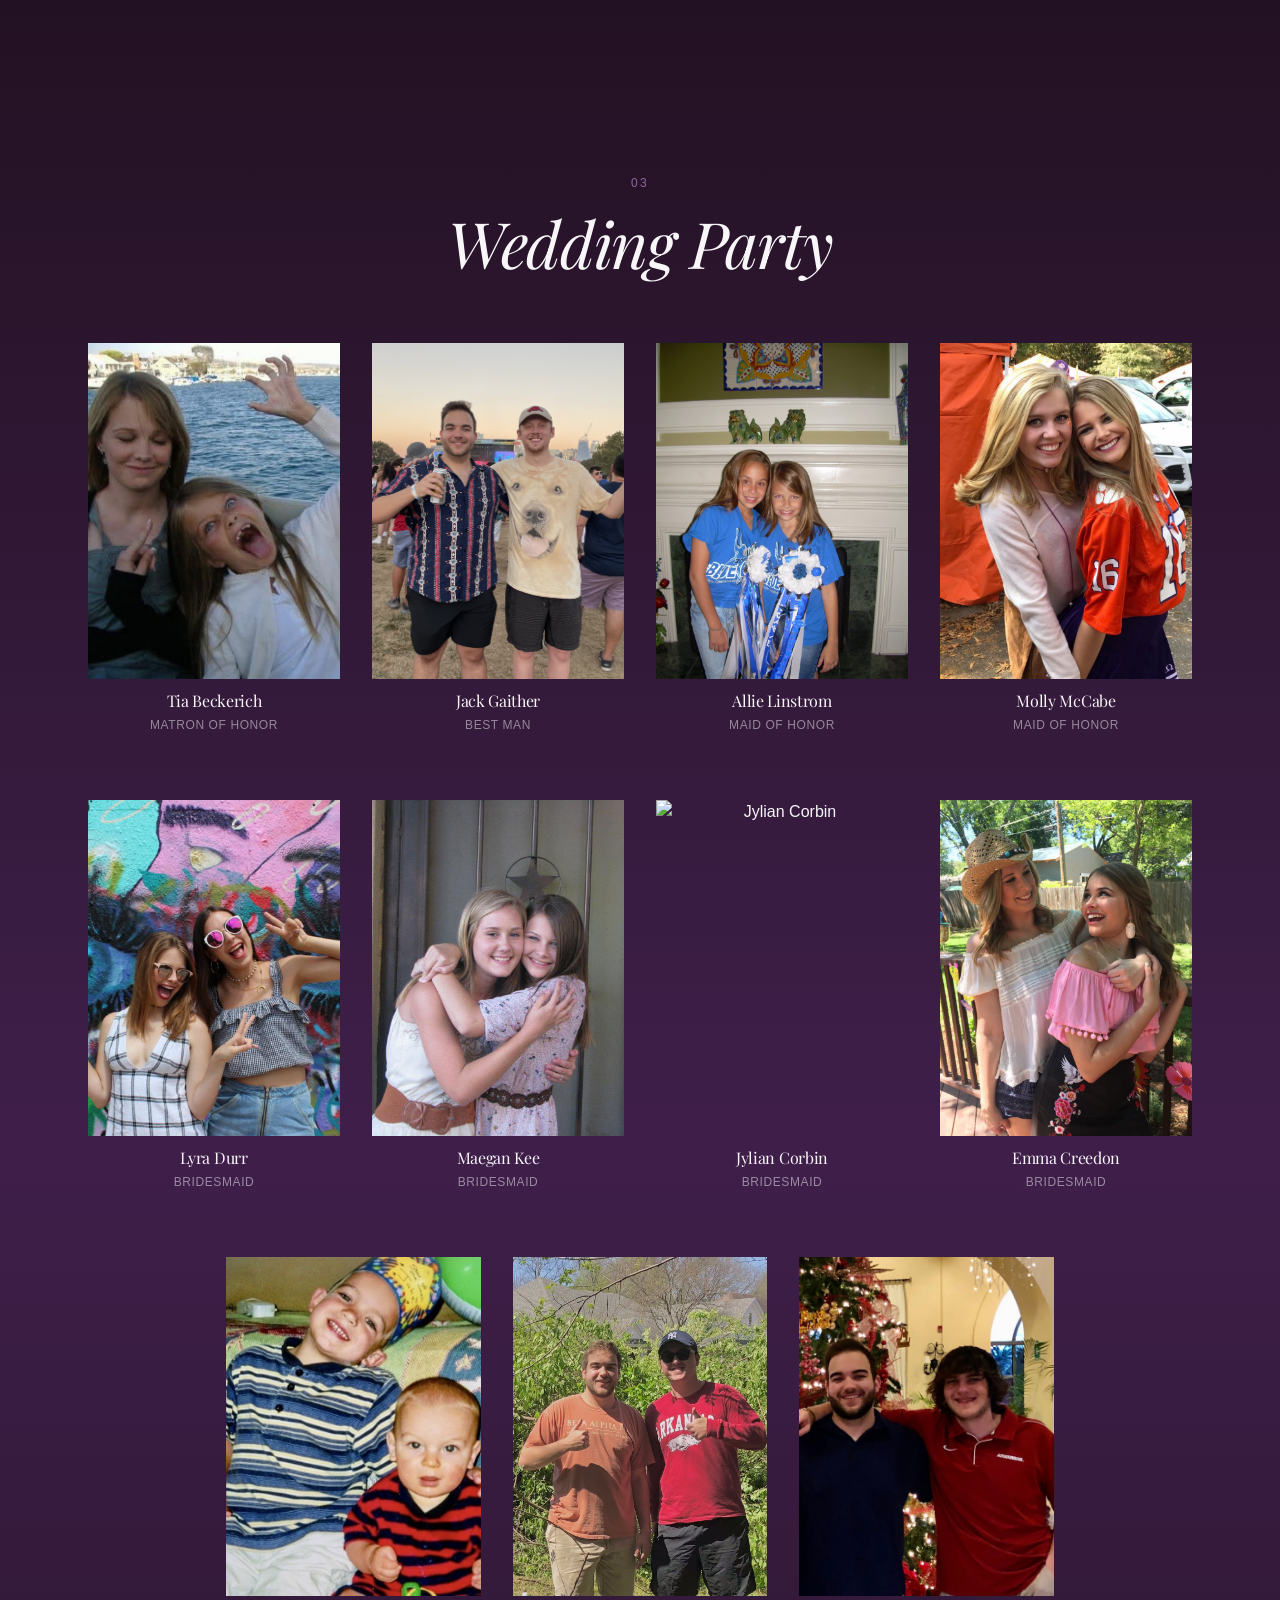
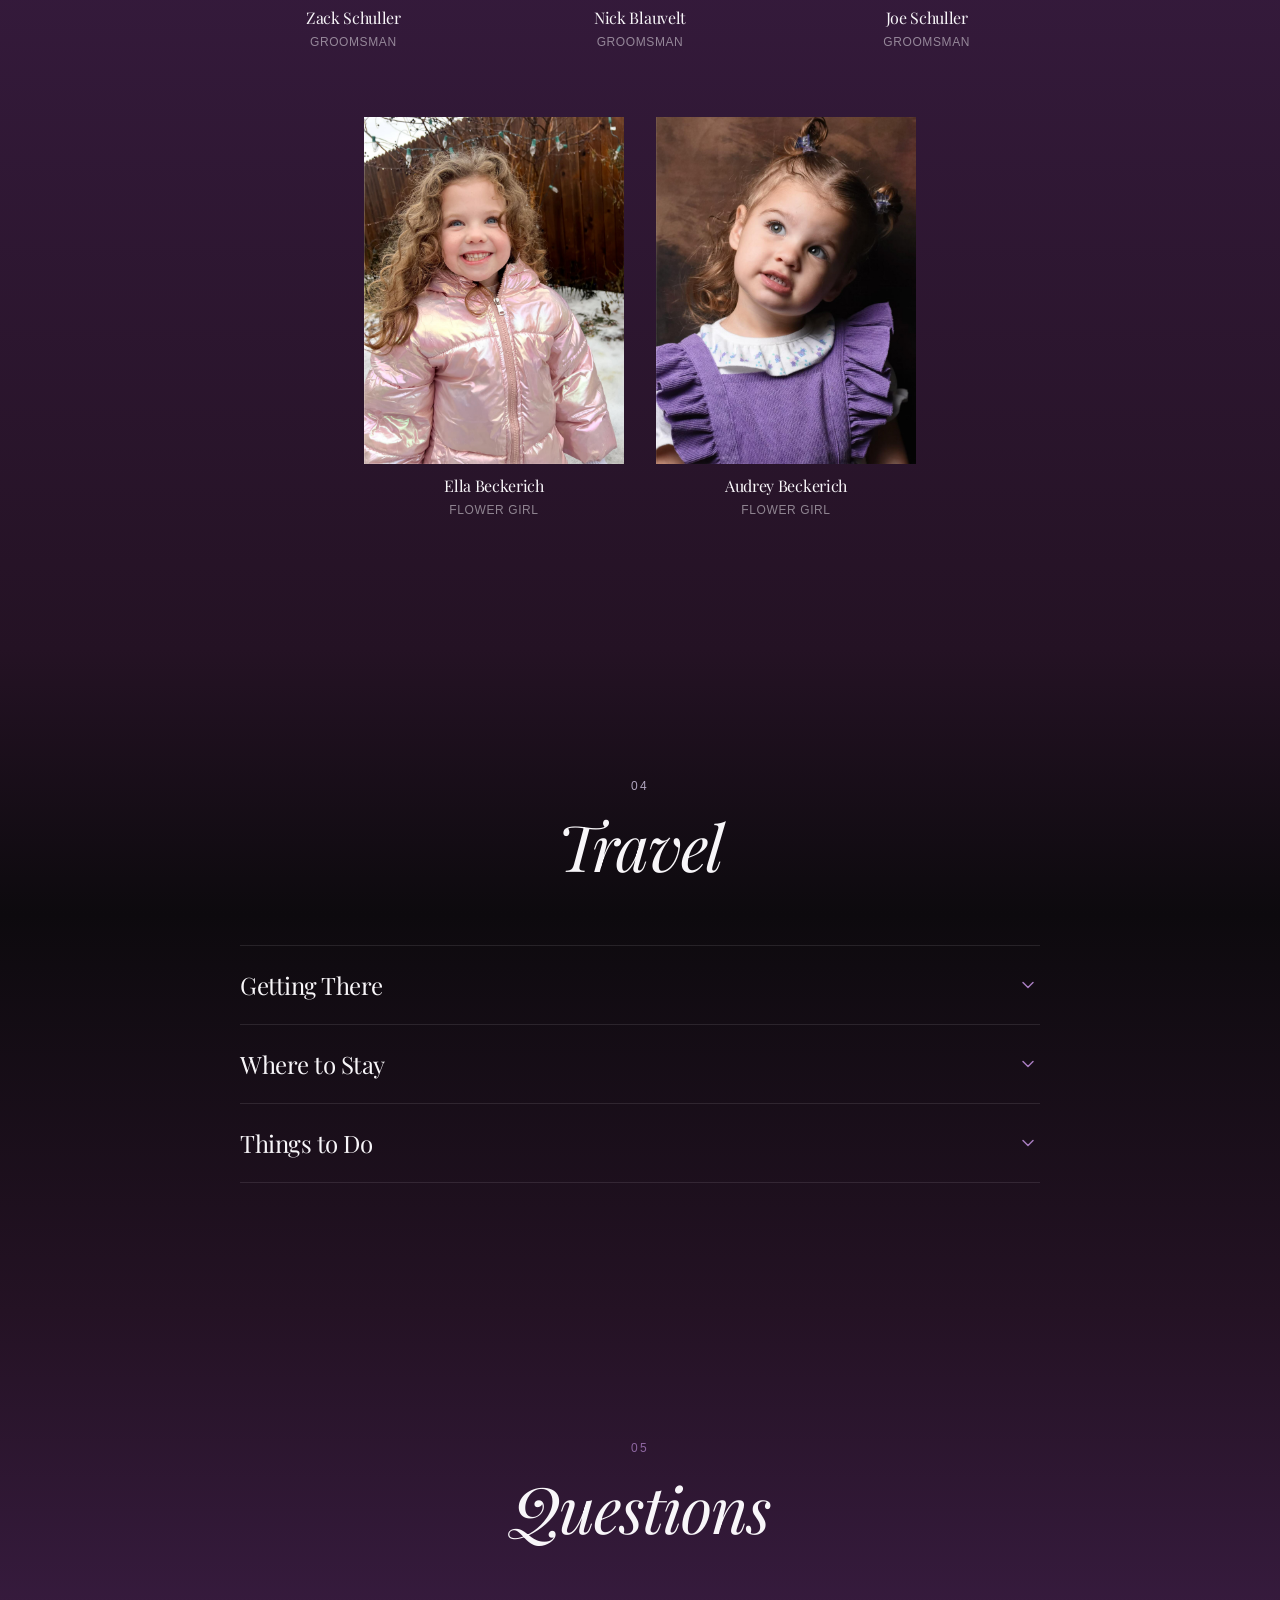
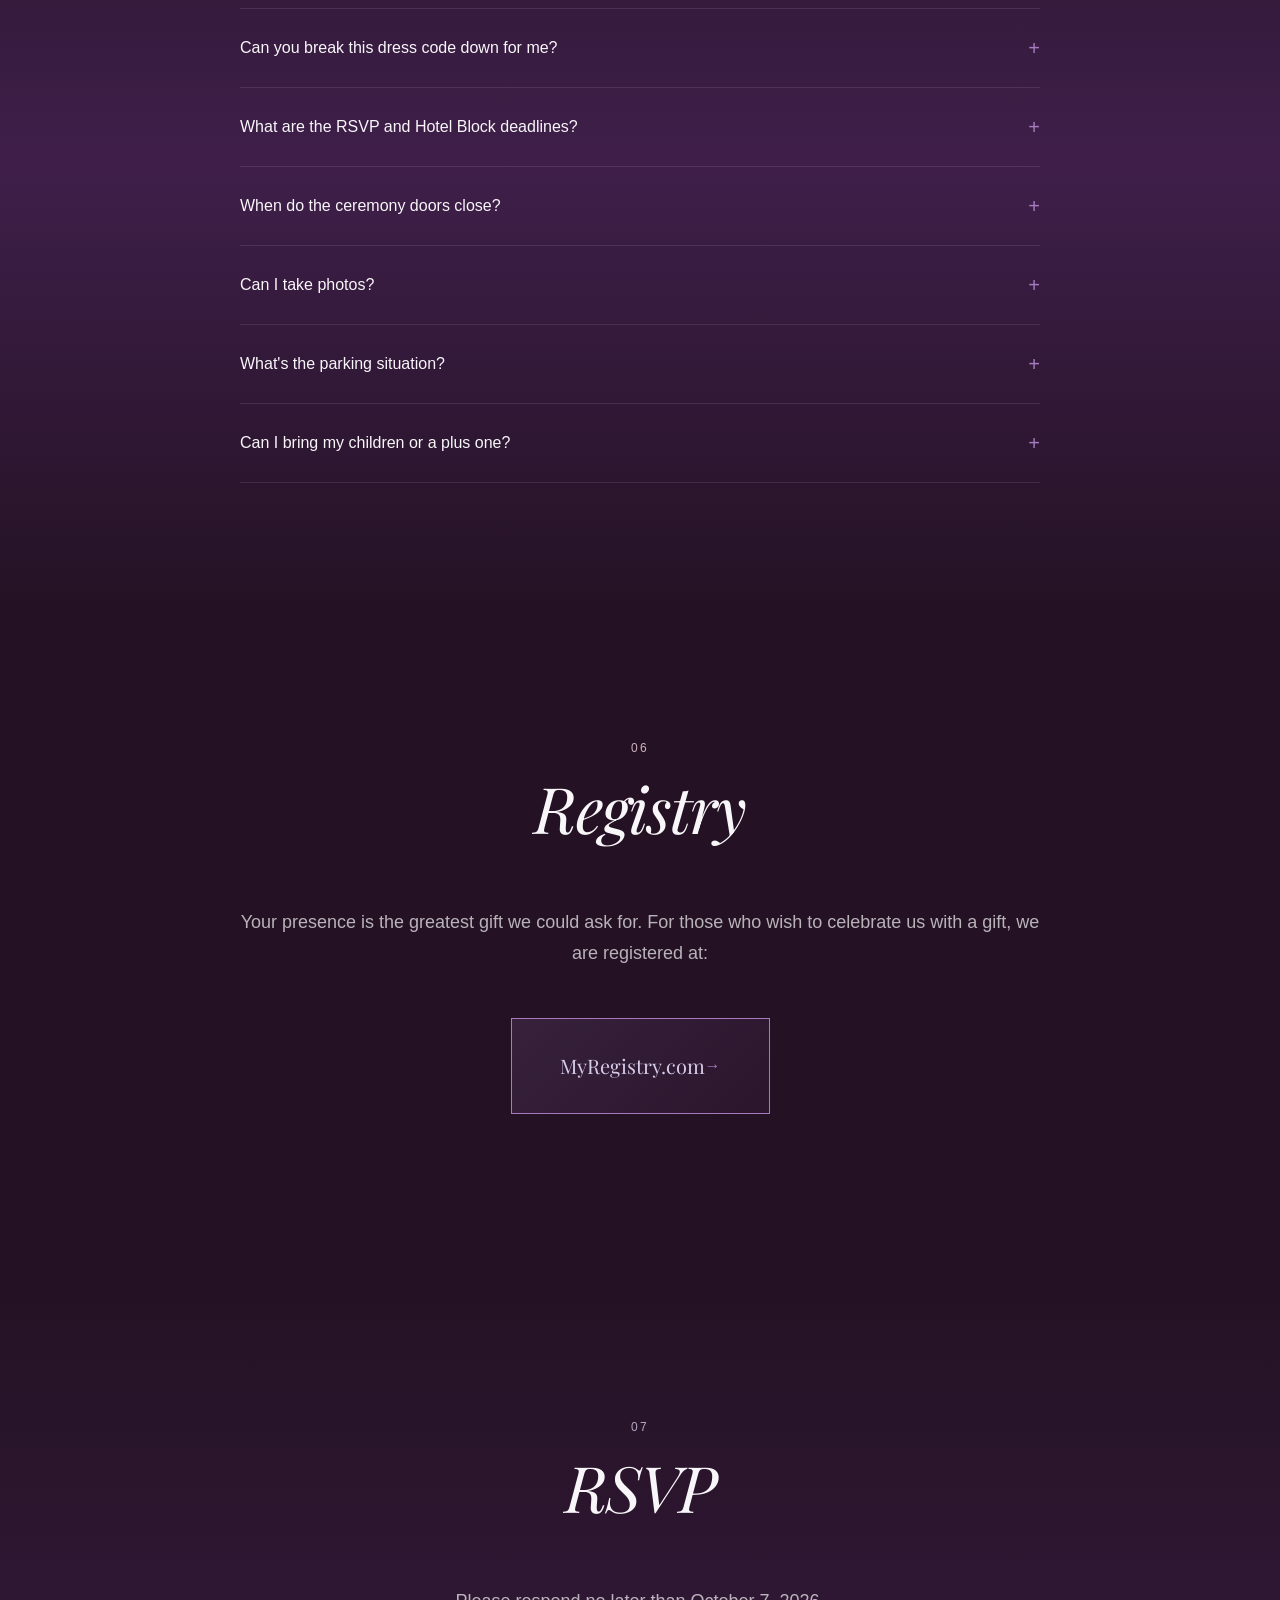
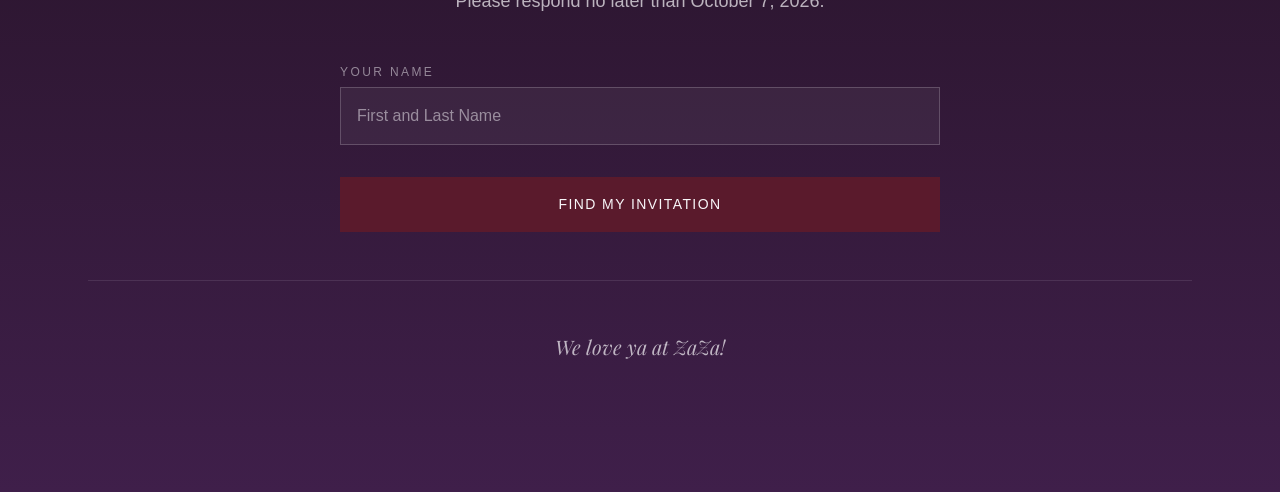
==== commit ea15f2c8: "Open the RSVP and ship Sophie's content pass Turn the RSVP on. CONFIG.rsvp.isOpen is now true, so th" ====
--- a/index.html
+++ b/index.html
@@ -653,7 +653,7 @@
                 </div>
 
                 <div class="timeline__item">
-                    <time class="timeline__time">6:00 PM</time>
+                    <time class="timeline__time">6:30 PM</time>
                     <div class="timeline__dot"></div>
                     <div class="timeline__content">
                         <h4 class="timeline__title">Dinner & Celebration</h4>
@@ -661,13 +661,27 @@
                 </div>
 
                 <div class="timeline__item">
-                    <time class="timeline__time">11:00 PM</time>
+                    <time class="timeline__time">10:00 PM</time>
                     <div class="timeline__dot"></div>
                     <div class="timeline__content">
                         <h4 class="timeline__title">Last Dance</h4>
                     </div>
                 </div>
             </div>
+
+            <!--
+                Afterparty note. Deliberately outside .details__timeline so
+                it isn't caught by that block's translateX offset and stays
+                centred on the section.
+            -->
+            <p class="details__afterparty">
+                <span class="details__afterparty-name">Happily Ever After Party</span>
+                <span class="details__afterparty-text">
+                    Want to keep the party going? Join us at Group Therapy
+                    (located across the hall on Hotel ZaZa's 7th floor)
+                    immediately following the couple's send off!
+                </span>
+            </p>
         </div>
     </section>
 
@@ -689,7 +703,7 @@
 
             <div class="dresscode__attire">
                 <p class="dresscode__attire-title">Black Tie Optional</p>
-                <p class="dresscode__attire-note">We invite you to dress in your finest and most fabulous.</p>
+                <p class="dresscode__attire-note">We invite you to dress in your finest and most fabulous!</p>
             </div>
         </div>
     </section>
@@ -868,7 +882,7 @@
                                 <div class="travel-option">
                                     <h5 class="travel-option__name">By Ground</h5>
                                     <p>
-                                        Who doesn't love a good road trip! If you'd prefer to sit back and enjoy the ride, the luxury motor coach service Vonlane offers daily routes from Fort Worth, Dallas, and Houston to Austin, with drop-off at the DoubleTree by Hilton Hotel Austin - University Area.
+                                        If you'd prefer to sit back and enjoy the ride, the luxury motor coach service Vonlane offers daily routes from Fort Worth, Dallas, and Houston to Austin, with drop-off at the DoubleTree by Hilton Hotel Austin - University Area.
                                     </p>
                                 </div>
                             </div>
@@ -935,7 +949,7 @@
                                         <strong>The LINE</strong> — Modern stay along Austin's scenic Lady Bird Lake
                                     </li>
                                     <li>
-                                        <strong>South Congress Hotel</strong> — Boutique style on Austin's iconic SoCo strip
+                                        <strong>citizenM</strong> — Compact and affordable smart rooms nearby
                                     </li>
                                 </ul>
                             </div>
@@ -955,7 +969,83 @@
                     </button>
                     <div class="accordion__content">
                         <div class="accordion__body">
-                            <p>COMING SOON</p>
+                            <!--
+                                Our Favorite Spots. Each entry is a list item
+                                holding a name, a category, and any number of
+                                optional detail lines (our order, a fun fact).
+                                Add or remove entries freely — the list is
+                                plain markup, no JS.
+                            -->
+                            <div class="travel-subsection">
+                                <h4 class="travel-subsection__title">Our Favorite Spots</h4>
+
+                                <ul class="favorites">
+                                    <li class="favorites__item">
+                                        <span class="favorites__name">Péché</span>
+                                        <span class="favorites__category">our favorite happy hour</span>
+                                        <span class="favorites__detail">
+                                            <em>Our order</em> — A Luna Rosa (it'll always be
+                                            Pink Moon to us) and the duck confit mac &amp; cheese.
+                                        </span>
+                                    </li>
+
+                                    <li class="favorites__item">
+                                        <span class="favorites__name">Kerbey Lane — Central</span>
+                                        <span class="favorites__category">our favorite diner (the original on Kerbey Lane!)</span>
+                                        <span class="favorites__detail">
+                                            <em>Her order</em> — The Paris Texas Platter.
+                                        </span>
+                                        <span class="favorites__detail">
+                                            <em>His order</em> — Eggs Francisco, subbing a side
+                                            for a cinnamon swirl pancake.
+                                        </span>
+                                    </li>
+
+                                    <li class="favorites__item">
+                                        <span class="favorites__name">Bluefin, Sunset Valley</span>
+                                        <span class="favorites__category">our favorite local dinner spot</span>
+                                    </li>
+
+                                    <li class="favorites__item">
+                                        <span class="favorites__name">Fixe</span>
+                                        <span class="favorites__category">our favorite weekend brunch</span>
+                                    </li>
+
+                                    <li class="favorites__item">
+                                        <span class="favorites__name">Drinks Records Lounge</span>
+                                        <span class="favorites__category">our favorite dive bar and record store</span>
+                                    </li>
+
+                                    <li class="favorites__item">
+                                        <span class="favorites__name">Coppertank</span>
+                                        <span class="favorites__category">our favorite pool hall</span>
+                                    </li>
+
+                                    <li class="favorites__item">
+                                        <span class="favorites__name">Barbarella</span>
+                                        <span class="favorites__category">our favorite night club</span>
+                                    </li>
+
+                                    <li class="favorites__item">
+                                        <span class="favorites__name">Vintage Bookstore &amp; Wine Bar</span>
+                                        <span class="favorites__category">our favorite bookshop and wine stop</span>
+                                    </li>
+
+                                    <li class="favorites__item">
+                                        <span class="favorites__name">Bob Bullock Museum</span>
+                                        <span class="favorites__category">our favorite movie theatre</span>
+                                    </li>
+
+                                    <li class="favorites__item">
+                                        <span class="favorites__name">Austin Central Library</span>
+                                        <span class="favorites__category">our favorite rooftop</span>
+                                        <span class="favorites__detail">
+                                            <em>Fun fact</em> — recently named one of TIME's
+                                            25 Buildings that Represent America.
+                                        </span>
+                                    </li>
+                                </ul>
+                            </div>
                         </div>
                     </div>
                 </div>
@@ -978,11 +1068,11 @@
             <div class="faq__list">
                 <div class="faq__item">
                     <button class="faq__question" aria-expanded="false">
-                        <span>Can I bring my children or a plus one?</span>
+                        <span>Can you break this dress code down for me?</span>
                         <span class="faq__icon">+</span>
                     </button>
                     <div class="faq__answer">
-                        <p>Only those explicitly listed on both your invitation and within the RSVP form will be welcome. Thank you for your understanding.</p>
+                        <p>Absolutely! Our wedding is black tie optional, meaning men are expected to be in a suit and tie and women are expected to be in a mid or full length dress. While not a requirement, we encourage our guests to dress up and be their most fabulous! A bespoke suit jacket, sequins and all things extras are more than welcome. If you really want to make the bride's day, think Met Gala Extravaganza — specifically the greatest Met Gala theme of all time, Heavenly Bodies :)</p>
                     </div>
                 </div>
 
@@ -992,7 +1082,27 @@
                         <span class="faq__icon">+</span>
                     </button>
                     <div class="faq__answer">
-                        <p>Please RSVP no later than September 30, 2026. The Hotel ZaZa block will remain open until that date as well, although we recommend booking earlier to ensure availability.</p>
+                        <p>Please RSVP no later than October 7, 2026. The Hotel ZaZa room block is held until September 30, 2026, although we recommend booking earlier to ensure availability.</p>
+                    </div>
+                </div>
+
+                <div class="faq__item">
+                    <button class="faq__question" aria-expanded="false">
+                        <span>When do the ceremony doors close?</span>
+                        <span class="faq__icon">+</span>
+                    </button>
+                    <div class="faq__answer">
+                        <p>The ceremony doors will close precisely at 4:30 pm. No entry will be allowed once the doors have closed.</p>
+                    </div>
+                </div>
+
+                <div class="faq__item">
+                    <button class="faq__question" aria-expanded="false">
+                        <span>Can I take photos?</span>
+                        <span class="faq__icon">+</span>
+                    </button>
+                    <div class="faq__answer">
+                        <p>We ask that our guests refrain from using their phones during the ceremony, but we welcome you to take photos throughout cocktail hour and the reception! After the wedding, please upload any photos you have to <a href="https://photos.app.goo.gl/ExXwKsJWoHgkB7SP7" target="_blank" rel="noopener">our shared album</a> so we can enjoy seeing our night through the eyes of our guests.</p>
                     </div>
                 </div>
 
@@ -1008,31 +1118,11 @@
 
                 <div class="faq__item">
                     <button class="faq__question" aria-expanded="false">
-                        <span>When do the ceremony doors close?</span>
+                        <span>Can I bring my children or a plus one?</span>
                         <span class="faq__icon">+</span>
                     </button>
                     <div class="faq__answer">
-                        <p>The ceremony doors will close precisely at 4:30 pm. No entry will be allowed once the doors have closed.</p>
-                    </div>
-                </div>
-
-                <div class="faq__item">
-                    <button class="faq__question" aria-expanded="false">
-                        <span>Can I take photos?</span>
-                        <span class="faq__icon">+</span>
-                    </button>
-                    <div class="faq__answer">
-                        <p>We ask that our guests refrain from using their phones during the ceremony, but we welcome you to take photos throughout cocktail hour and the reception! After the wedding, please upload any photos you have to [link TBD] so we can enjoy seeing our night through the eyes of our guests.</p>
-                    </div>
-                </div>
-
-                <div class="faq__item">
-                    <button class="faq__question" aria-expanded="false">
-                        <span>Can you break this dress code down for me?</span>
-                        <span class="faq__icon">+</span>
-                    </button>
-                    <div class="faq__answer">
-                        <p>Absolutely! Our wedding is black tie optional, meaning men are expected to be in a suit and tie and women are expected to be in a mid or full length dress. While not a requirement, we encourage our guests to dress up and be their most fabulous! A bespoke suit jacket, sequins and all things extras are more than welcome. If you really want to make the bride's day, think Met Gala Extravaganza — specifically the greatest Met Gala theme of all time, Heavenly Bodies :)</p>
+                        <p>Only those explicitly listed on both your invitation and within the RSVP form will be welcome. Thank you for your understanding.</p>
                     </div>
                 </div>
             </div>
@@ -1082,19 +1172,47 @@
             <div class="rsvp__container">
                 <!-- Step 1: Name Lookup -->
                 <div id="rsvp-step-1" class="rsvp__step rsvp__step--active">
-                    <p class="rsvp__instructions">
-                        COMING SOON — Will be open once invitations are sent out.
+                    <!--
+                        This text is set by js/rsvp.js from CONFIG.rsvp —
+                        it shows the closed message or the open message
+                        depending on CONFIG.rsvp.isOpen.
+
+                        The copy below is only what shows before the script
+                        runs, so it stays neutral: now that the RSVP is open,
+                        a "check back soon" holding line would be actively
+                        wrong for anyone whose JavaScript is slow or broken.
+                        The <noscript> beneath gives those guests a way in.
+                    -->
+                    <p id="rsvp-instructions" class="rsvp__instructions">
+                        One moment — finding your invitation.
                     </p>
-                    <form id="rsvp-lookup-form" class="rsvp__form">
+                    <noscript>
+                        <p class="rsvp__instructions">
+                            Our RSVP form needs JavaScript to look up your
+                            invitation. Please email us at
+                            <a href="mailto:schullerkingwedding@gmail.com">schullerkingwedding@gmail.com</a>
+                            and we'll gladly RSVP on your behalf.
+                        </p>
+                    </noscript>
+                    <form id="rsvp-lookup-form" class="rsvp__form" hidden>
                         <div class="form__group">
                             <label for="guest-name" class="form__label">Your Name</label>
-                            <input 
-                                type="text" 
-                                id="guest-name" 
-                                name="guest-name" 
+                            <!--
+                                autocomplete is off on purpose. With
+                                autocomplete="name" the browser stacks its own
+                                past-entries dropdown over our suggestion list,
+                                which looked like duplicate results.
+                            -->
+                            <input
+                                type="text"
+                                id="guest-name"
+                                name="guest-name"
                                 class="form__input"
                                 placeholder="First and Last Name"
-                                autocomplete="name"
+                                autocomplete="off"
+                                autocorrect="off"
+                                autocapitalize="words"
+                                spellcheck="false"
                                 required
                             >
                         </div>
@@ -1102,10 +1220,16 @@
                             <span class="btn__text">Find My Invitation</span>
                         </button>
                     </form>
-                    <p id="rsvp-error" class="rsvp__error" hidden>
-                        We couldn't find that name on our guest list. Please try again 
+                    <p id="rsvp-error" class="rsvp__error" role="alert" hidden>
+                        We couldn't find that name on our guest list. Please try again
                         or contact us directly.
                     </p>
+
+                    <!--
+                        Household picker. Only appears when a name matches
+                        more than one invitation — populated by js/rsvp.js.
+                    -->
+                    <div id="rsvp-choices" class="rsvp__choices" hidden></div>
                 </div>
 
                 <!-- Step 2: Household RSVP -->
@@ -1115,16 +1239,25 @@
                     <form id="rsvp-household-form" class="rsvp__form">
                         <div id="household-members" class="rsvp__members"></div>
 
+                        <!--
+                            Rehearsal dinner. Only rendered for households
+                            with at least one invited member, and only
+                            lists those members. Populated by js/rsvp.js.
+                        -->
+                        <div id="rsvp-rehearsal" class="rsvp__rehearsal" hidden></div>
+
                         <div class="form__group">
-                            <label for="rsvp-note" class="form__label">Note to the Couple (Optional)</label>
-                            <textarea 
-                                id="rsvp-note" 
-                                name="rsvp-note" 
+                            <label for="rsvp-note" class="form__label">A question to our married couples...</label>
+                            <textarea
+                                id="rsvp-note"
+                                name="rsvp-note"
                                 class="form__textarea"
                                 rows="3"
-                                placeholder="Any message, dietary restrictions, or song requests..."
+                                placeholder="What was your first dance song?"
                             ></textarea>
                         </div>
+
+                        <p id="rsvp-form-error" class="rsvp__error" role="alert" hidden></p>
 
                         <div class="rsvp__actions">
                             <button type="button" class="btn btn--secondary" id="rsvp-back">
@@ -1144,29 +1277,32 @@
                         <h3 class="rsvp__confirmation-title">Thank You</h3>
                         <p id="rsvp-confirmation-message" class="rsvp__confirmation-text"></p>
                         <p class="rsvp__confirmation-note">
-                            A confirmation email has been sent. If you need to make 
-                            changes, please contact us directly.
+                            Your response has been recorded. If you need to make a
+                            change, just reach out to us directly.
                         </p>
                     </div>
                 </div>
             </div>
 
-            <div class="rsvp__deadline">
-                <p>Please respond by <time datetime="2026-09-30">September 30, 2026</time></p>
-            </div>
+            <!--
+                The "Please respond by ..." line that used to sit here has
+                been removed — the deadline now leads the section, set from
+                CONFIG.rsvp.openMessage. The sign-off below closes the page
+                in its place.
+            -->
+            <p class="rsvp__signoff">We love ya at ZaZa!</p>
         </div>
     </section>
 
-    <!-- 
-    ============================================
-    FOOTER - UPDATED
-    ============================================
+    <!--
+    ============================================
+    FOOTER — REMOVED
+    ============================================
+    The footer held nothing but the "We love ya at ZaZa!" tagline, which
+    now closes the RSVP section instead. The RSVP gradient already ends on
+    Deep Aubergine — the same colour the footer band used — so the bottom
+    of the page is unchanged.
     -->
-    <footer class="footer">
-        <div class="footer__inner">
-            <p class="footer__tagline">We love ya at Za!</p>
-        </div>
-    </footer>
 
     <!-- Scripts -->
     <script src="js/config.js"></script>
--- a/css/layout.css
+++ b/css/layout.css
@@ -529,7 +529,9 @@
 
 .details__venue {
     text-align: center;
-    margin-bottom: var(--space-12);
+    /* Pulled in from space-12 so the timeline sits higher in the section
+       without touching the breathing room between the times themselves. */
+    margin-bottom: var(--space-8);
 }
 
 .details__venue-name {
@@ -547,9 +549,39 @@
 /* Timeline */
 .details__timeline {
     max-width: 560px;
-    margin: 0 auto var(--space-12);
+    margin: 0 auto var(--space-6);
     transform: translateX(-40px);
     position: relative;
+}
+
+/* ----------------------------------------
+ * AFTERPARTY NOTE
+ * Sits under the timeline at the same size as the times, so it
+ * reads as a quiet postscript rather than another event.
+ * ---------------------------------------- */
+
+.details__afterparty {
+    max-width: 460px;
+    margin: 0 auto;
+    text-align: center;
+    font-size: var(--text-base);
+    line-height: var(--leading-relaxed);
+}
+
+.details__afterparty-name {
+    display: block;
+    font-family: var(--font-display);
+    font-style: italic;
+    color: var(--color-orchid-purple);
+    letter-spacing: var(--tracking-wide);
+    margin-bottom: var(--space-1);
+}
+
+.details__afterparty-text {
+    display: block;
+    font-family: var(--font-body);
+    font-weight: var(--font-light);
+    color: var(--text-secondary);
 }
 
 /* Vertical connecting line runs down the center column */
@@ -826,6 +858,18 @@
     margin-bottom: var(--space-8);
 }
 
+/* Closed state — holding message before invitations go out.
+   Set in italic display type so it reads as an intentional
+   editorial note rather than an error. */
+.rsvp__instructions--closed {
+    font-family: var(--font-display);
+    font-style: italic;
+    font-size: var(--text-xl);
+    color: var(--text-primary);
+    letter-spacing: 0.01em;
+    margin-bottom: 0;
+}
+
 .rsvp__error {
     text-align: center;
     color: var(--color-rosewater-glow);
@@ -835,6 +879,57 @@
     font-size: var(--text-sm);
 }
 
+/* ----------------------------------------
+ * HOUSEHOLD PICKER
+ * Shown only when a typed name matches more than one
+ * invitation. We never guess between families.
+ * ---------------------------------------- */
+
+.rsvp__choices {
+    display: flex;
+    flex-direction: column;
+    gap: var(--space-3);
+    margin-top: var(--space-6);
+}
+
+.rsvp__choice {
+    display: flex;
+    flex-direction: column;
+    gap: var(--space-1);
+    width: 100%;
+    text-align: left;
+    padding: var(--space-4) var(--space-5);
+    background-color: var(--bg-elevated);
+    border: 1px solid var(--border-medium);
+    border-radius: var(--radius-sm);
+    color: var(--text-primary);
+    cursor: pointer;
+    transition: border-color 0.3s ease, background-color 0.3s ease;
+}
+
+.rsvp__choice:hover,
+.rsvp__choice:focus-visible {
+    border-color: var(--border-accent);
+    background-color: rgba(63, 31, 74, 0.55);
+}
+
+.rsvp__choice:focus-visible {
+    outline: 2px solid var(--color-focus);
+    outline-offset: 2px;
+}
+
+.rsvp__choice-name {
+    font-family: var(--font-display);
+    font-size: var(--text-lg);
+    font-style: italic;
+}
+
+.rsvp__choice-members {
+    font-family: var(--font-body);
+    font-size: var(--text-sm);
+    color: var(--text-secondary);
+}
+
 .rsvp__greeting {
     text-align: center;
     margin-bottom: var(--space-8);
@@ -854,6 +949,71 @@
 
 .rsvp__members {
     margin-bottom: var(--space-8);
+}
+
+/* ----------------------------------------
+ * REHEARSAL DINNER
+ * Only shown to households with at least one invited member.
+ * Set apart from the wedding responses so guests don't confuse
+ * the two events.
+ * ---------------------------------------- */
+
+.rsvp__rehearsal {
+    margin-bottom: var(--space-8);
+    /* Narrower inset than it looks like it wants: the nested member cards
+       already have their own padding, and every pixel here comes off the
+       space available to the guest's name beside the buttons. */
+    padding: var(--space-5) var(--space-4);
+    background-color: var(--bg-elevated);
+    border: 1px solid var(--border-subtle);
+    border-radius: var(--radius-sm);
+}
+
+.rsvp__rehearsal-title {
+    font-family: var(--font-display);
+    font-size: var(--text-2xl);
+    font-style: italic;
+    text-align: center;
+    margin-bottom: var(--space-2);
+}
+
+.rsvp__rehearsal-intro {
+    text-align: center;
+    font-size: var(--text-sm);
+    color: var(--text-secondary);
+    margin-bottom: var(--space-4);
+}
+
+/* Venue and time, stacked on their own lines beneath the intro.
+   Kept tight together so they read as one detail rather than two. */
+.rsvp__rehearsal-where {
+    text-align: center;
+    margin-bottom: var(--space-6);
+    line-height: var(--leading-snug);
+}
+
+.rsvp__rehearsal-venue,
+.rsvp__rehearsal-time {
+    display: block;
+}
+
+.rsvp__rehearsal-venue {
+    font-family: var(--font-display);
+    font-size: var(--text-base);
+    color: var(--text-primary);
+}
+
+.rsvp__rehearsal-time {
+    font-family: var(--font-body);
+    font-size: var(--text-base);
+    font-weight: var(--font-light);
+    letter-spacing: var(--tracking-wide);
+    color: var(--color-orchid-purple);
+    margin-top: 0;
+}
+
+.member-card--rehearsal {
+    background-color: transparent;
 }
 
 .rsvp__actions {
@@ -900,64 +1060,29 @@
     color: var(--text-muted);
 }
 
-.rsvp__deadline {
-    text-align: center;
-    margin-top: var(--space-8);
+/*
+ * Sign-off that closes the RSVP section, and with it the page. This
+ * replaced the old "Please respond by ..." line (the deadline now leads
+ * the section) and absorbed the tagline from the deleted footer, so the
+ * spacing here is deliberately tighter than the two blocks it replaced —
+ * otherwise the page ends on a large empty gap.
+ */
+.rsvp__signoff {
+    text-align: center;
+    max-width: none;
+    margin: var(--space-8) auto 0;
     padding-top: var(--space-8);
     border-top: 1px solid var(--border-subtle);
-}
-
-.rsvp__deadline p {
-    font-family: var(--font-body);
-    font-size: var(--text-sm);
-    font-weight: var(--font-light);
-    letter-spacing: var(--tracking-wide);
-    color: var(--text-muted);
-    max-width: none;
-}
-
-.rsvp__deadline time {
-    color: var(--text-primary);
-    font-weight: var(--font-regular);
-}
-
-/* ----------------------------------------
- * FOOTER
- * ---------------------------------------- */
-
-.footer {
-    padding: var(--space-12) 0;
-    text-align: center;
-    background-color: #3F1F4A;
-    border-top: 1px solid var(--border-subtle);
-}
-
-.footer__inner {
-    max-width: var(--container-max);
-    margin: 0 auto;
-    padding: 0 var(--container-padding);
-}
-
-.footer__names {
-    font-family: var(--font-display);
-    font-size: var(--text-2xl);
-    font-style: italic;
-    margin-bottom: var(--space-2);
-}
-
-.footer__date {
-    font-family: var(--font-body);
-    font-size: var(--text-sm);
-    letter-spacing: var(--tracking-wide);
-    color: var(--text-muted);
-    margin-bottom: var(--space-6);
-}
-
-.footer__contact {
-    font-size: var(--text-sm);
-    color: var(--text-secondary);
-}
-
-.footer__contact a {
-    color: var(--color-rosewater-glow);
-}
+
+    font-family: var(--font-display);
+    font-size: var(--text-xl);
+    font-style: italic;
+    color: var(--text-secondary);
+}
+
+/* ----------------------------------------
+ * FOOTER — REMOVED
+ * ----------------------------------------
+ * The footer element was deleted from index.html; its only content, the
+ * "We love ya at ZaZa!" tagline, now closes the RSVP section as
+ * .rsvp__signoff above. These rules went with it. */
--- a/css/components.css
+++ b/css/components.css
@@ -188,22 +188,34 @@
     display: flex;
     align-items: center;
     justify-content: space-between;
-    margin-bottom: var(--space-4);
+    gap: var(--space-4);
+    /* No bottom margin: the details block below supplies its own top
+       spacing, and it is hidden until the guest accepts. */
+    margin-bottom: 0;
 }
 
 .member-card__name {
     font-family: var(--font-display);
     font-size: var(--text-lg);
-}
-
+    /* Let a long name wrap instead of squeezing the buttons. min-width:0
+       is what actually allows a flex item to shrink below its content. */
+    flex: 1 1 auto;
+    min-width: 0;
+}
+
+/* The accept/decline pair never shrinks and never wraps, so every card
+   has an identically sized control regardless of how long the name is
+   (a short name and a long one used to render differently). */
 .member-card__attendance {
     display: flex;
     gap: var(--space-2);
+    flex: 0 0 auto;
 }
 
 .member-card__radio-group {
     display: flex;
     gap: 0;
+    flex: 0 0 auto;
 }
 
 .member-card__radio {
@@ -217,6 +229,7 @@
     display: inline-flex;
     align-items: center;
     justify-content: center;
+    white-space: nowrap;
     padding: var(--space-2) var(--space-4);
     font-size: var(--text-xs);
     font-weight: var(--font-medium);
@@ -249,12 +262,59 @@
     outline-offset: 2px;
 }
 
-.member-card__meal {
-    display: none;
-}
-
-.member-card--attending .member-card__meal {
-    display: block;
+/* Mobile: "Joyfully Accepts" and "Regretfully Declines" are far too wide
+   to sit beside the guest's name on a phone, so the name moves onto its
+   own line and the two buttons split the full width evenly.
+
+   Here the labels are allowed to wrap again — but with equal flex basis,
+   so if one goes to two lines both are still the same size. */
+@media (max-width: 599px) {
+    .member-card__header {
+        flex-direction: column;
+        align-items: stretch;
+        gap: var(--space-3);
+    }
+
+    .member-card__attendance,
+    .member-card__radio-group {
+        width: 100%;
+    }
+
+    .member-card__radio-label {
+        flex: 1 1 0;
+        white-space: normal;
+        padding-left: var(--space-2);
+        padding-right: var(--space-2);
+        text-align: center;
+    }
+}
+
+/* Everything below the accept/decline row. Hidden via the [hidden]
+   attribute from js/rsvp.js until the guest is marked as attending —
+   nobody should be asked to pick dinner for someone who isn't coming. */
+.member-card__details {
+    display: flex;
+    flex-direction: column;
+    gap: var(--space-4);
+    margin-top: var(--space-4);
+    padding-top: var(--space-4);
+    border-top: 1px solid var(--border-subtle);
+}
+
+/* The host types their plus-one's name here. Set slightly apart so it
+   reads as the first thing to fill in, before the entrée. */
+.member-card__plus-one-name {
+    padding-bottom: var(--space-4);
+    border-bottom: 1px dashed var(--border-subtle);
+}
+
+/* Children don't choose an entrée or answer dietary questions —
+   they just get the kids' meal notice. */
+.member-card__child-notice {
+    font-size: var(--text-sm);
+    font-style: italic;
+    color: var(--text-secondary);
+    margin: 0;
 }
 
 .member-card__meal-label {
--- a/css/sections.css
+++ b/css/sections.css
@@ -416,6 +416,70 @@
 }
 
 /* ----------------------------------------
+ * OUR FAVORITE SPOTS (Things to Do)
+ * ----------------------------------------
+ * A plain <ul> of places. Each item stacks a name, a category, and
+ * any number of optional detail lines. Spans are block-level so the
+ * three parts sit on their own rows without extra wrapper markup.
+ */
+
+.favorites {
+    list-style: none;
+    margin: 0;
+    padding: 0;
+}
+
+.favorites__item {
+    padding-bottom: var(--space-4);
+    margin-bottom: var(--space-4);
+    border-bottom: 1px solid var(--border-subtle);
+}
+
+/* No trailing rule on the last spot — it would double up with the
+   accordion's own bottom edge. */
+.favorites__item:last-child {
+    padding-bottom: 0;
+    margin-bottom: 0;
+    border-bottom: none;
+}
+
+.favorites__name {
+    display: block;
+    font-family: var(--font-body);
+    font-size: var(--text-sm);
+    font-weight: var(--font-medium);
+    letter-spacing: var(--tracking-wide);
+    text-transform: uppercase;
+    color: var(--text-primary);
+}
+
+.favorites__category {
+    display: block;
+    font-family: var(--font-display);
+    font-size: var(--text-base);
+    font-style: italic;
+    color: var(--color-lavender-mist);
+    margin-top: var(--space-1);
+}
+
+.favorites__detail {
+    display: block;
+    font-size: var(--text-sm);
+    line-height: var(--leading-relaxed);
+    color: var(--text-secondary);
+    margin-top: var(--space-2);
+}
+
+/* "Our order" / "Fun fact" label. */
+.favorites__detail em {
+    font-style: normal;
+    text-transform: uppercase;
+    letter-spacing: var(--tracking-wide);
+    font-size: var(--text-xs);
+    color: var(--text-muted);
+}
+
+/* ----------------------------------------
  * HOTEL BLOCK COMPONENT
  * ---------------------------------------- */
 
@@ -733,18 +797,8 @@
     font-size: var(--text-xl);
 }
 
-/* ----------------------------------------
- * FOOTER UPDATE
- * ---------------------------------------- */
-
-.footer__tagline {
-    font-family: var(--font-display);
-    font-size: var(--text-xl);
-    font-style: italic;
-    color: var(--text-secondary);
-    text-align: center;
-    margin: 0 auto;
-}
+/* The .footer__tagline rule that lived here was removed along with the
+   footer — see .rsvp__signoff in layout.css. */
 
 /* ----------------------------------------
  * ACCENT COLOR SYSTEM
